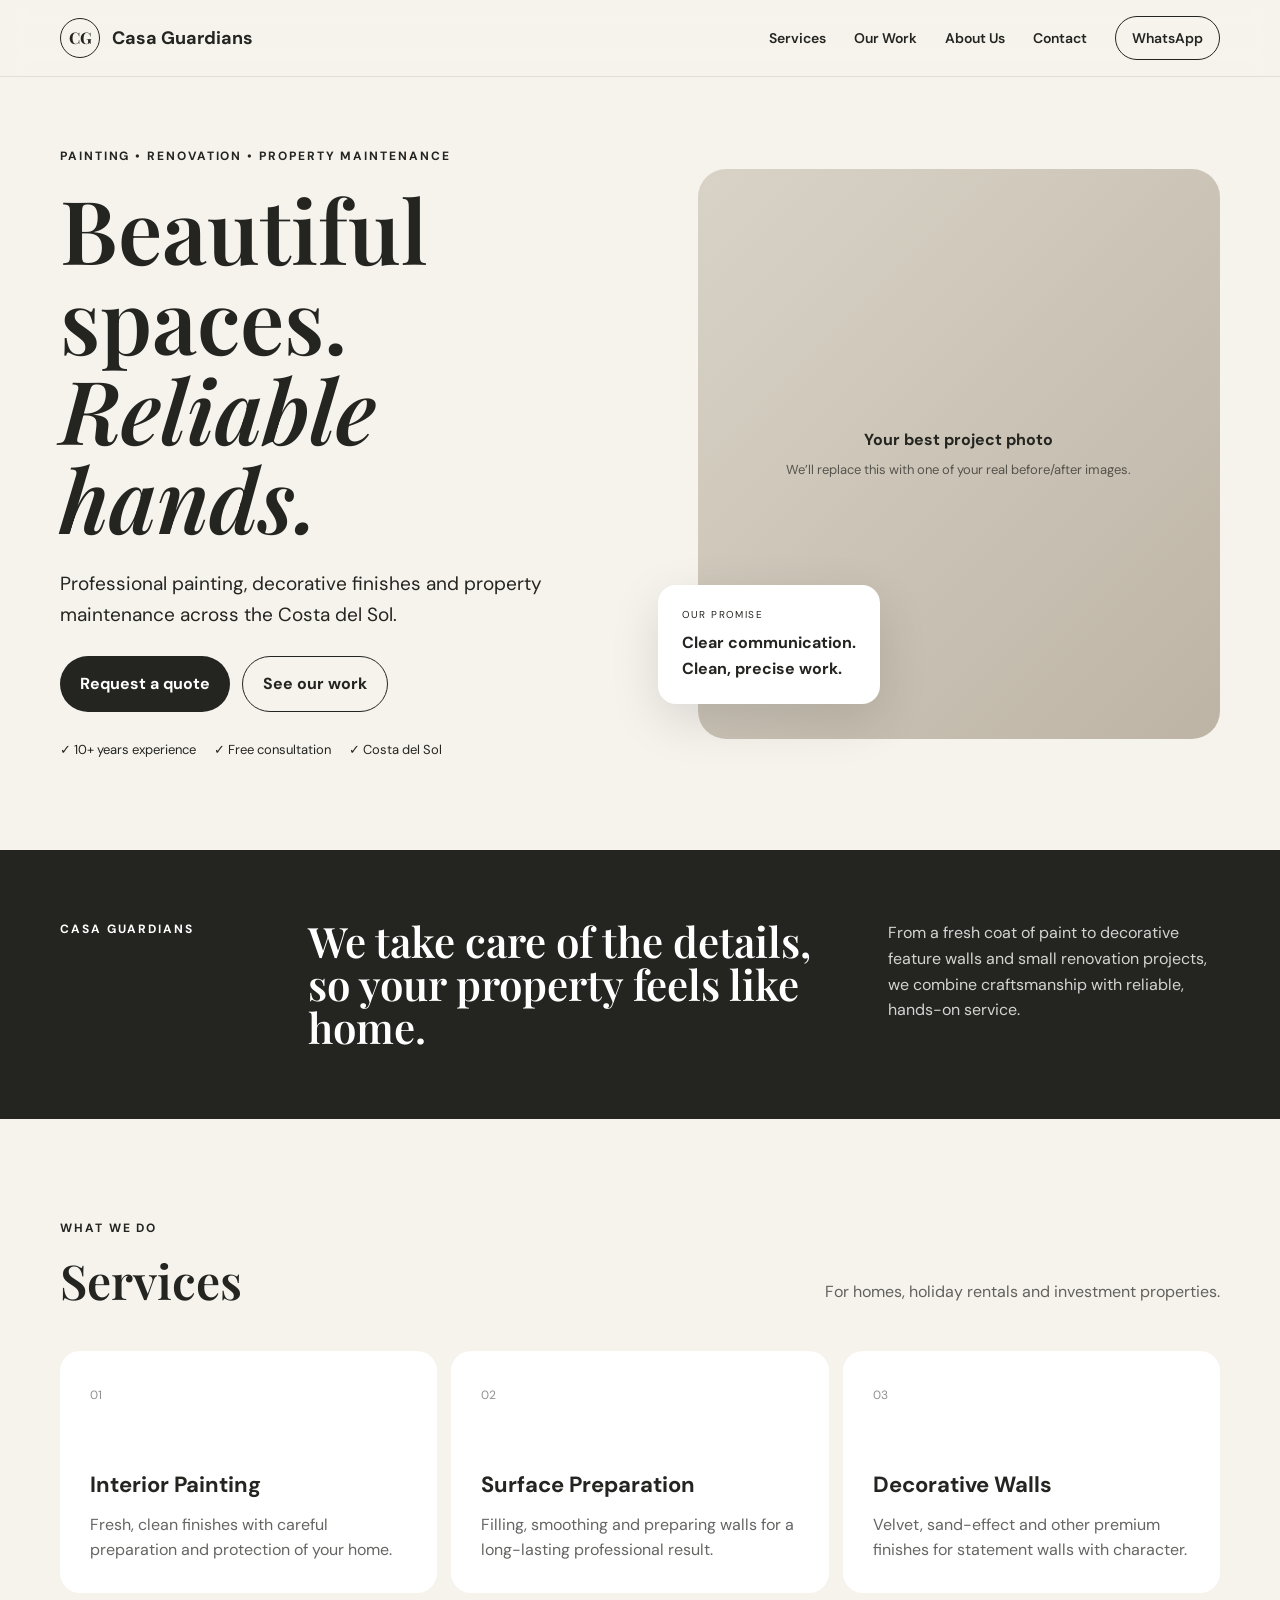
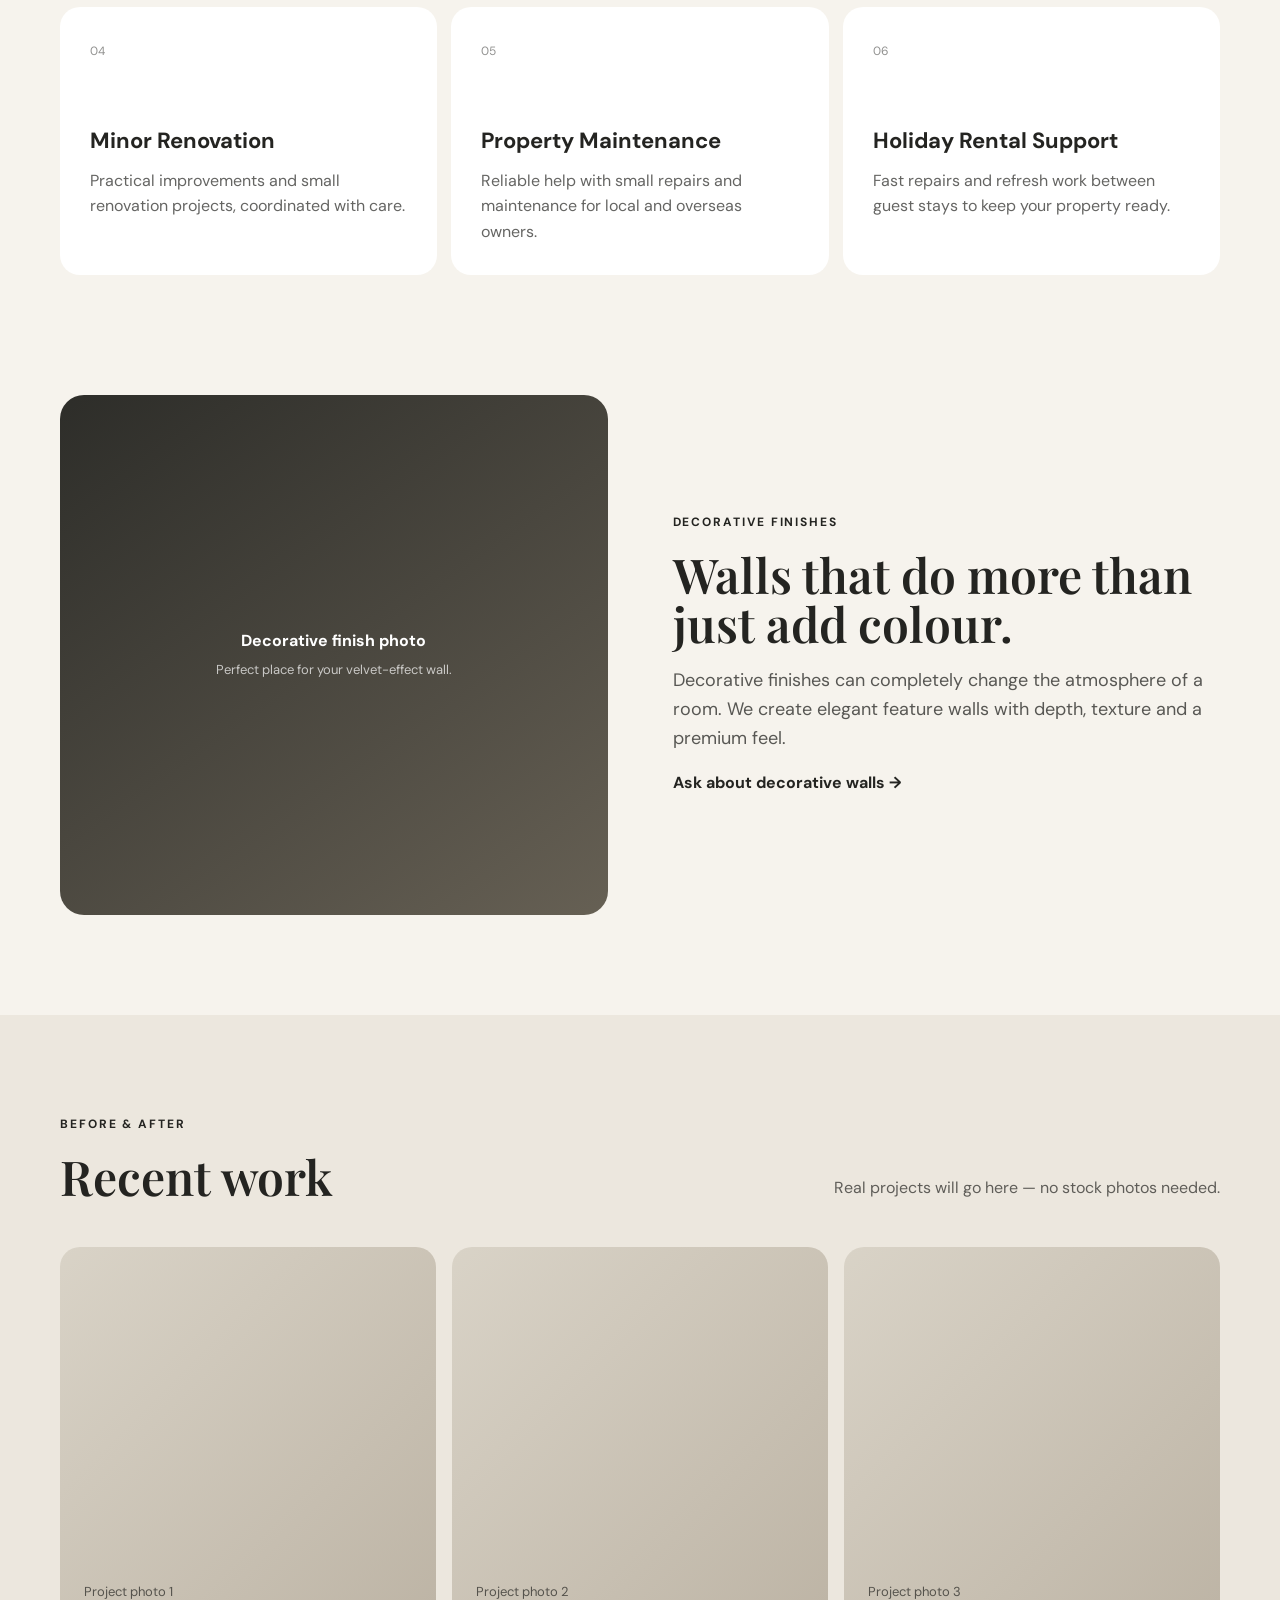
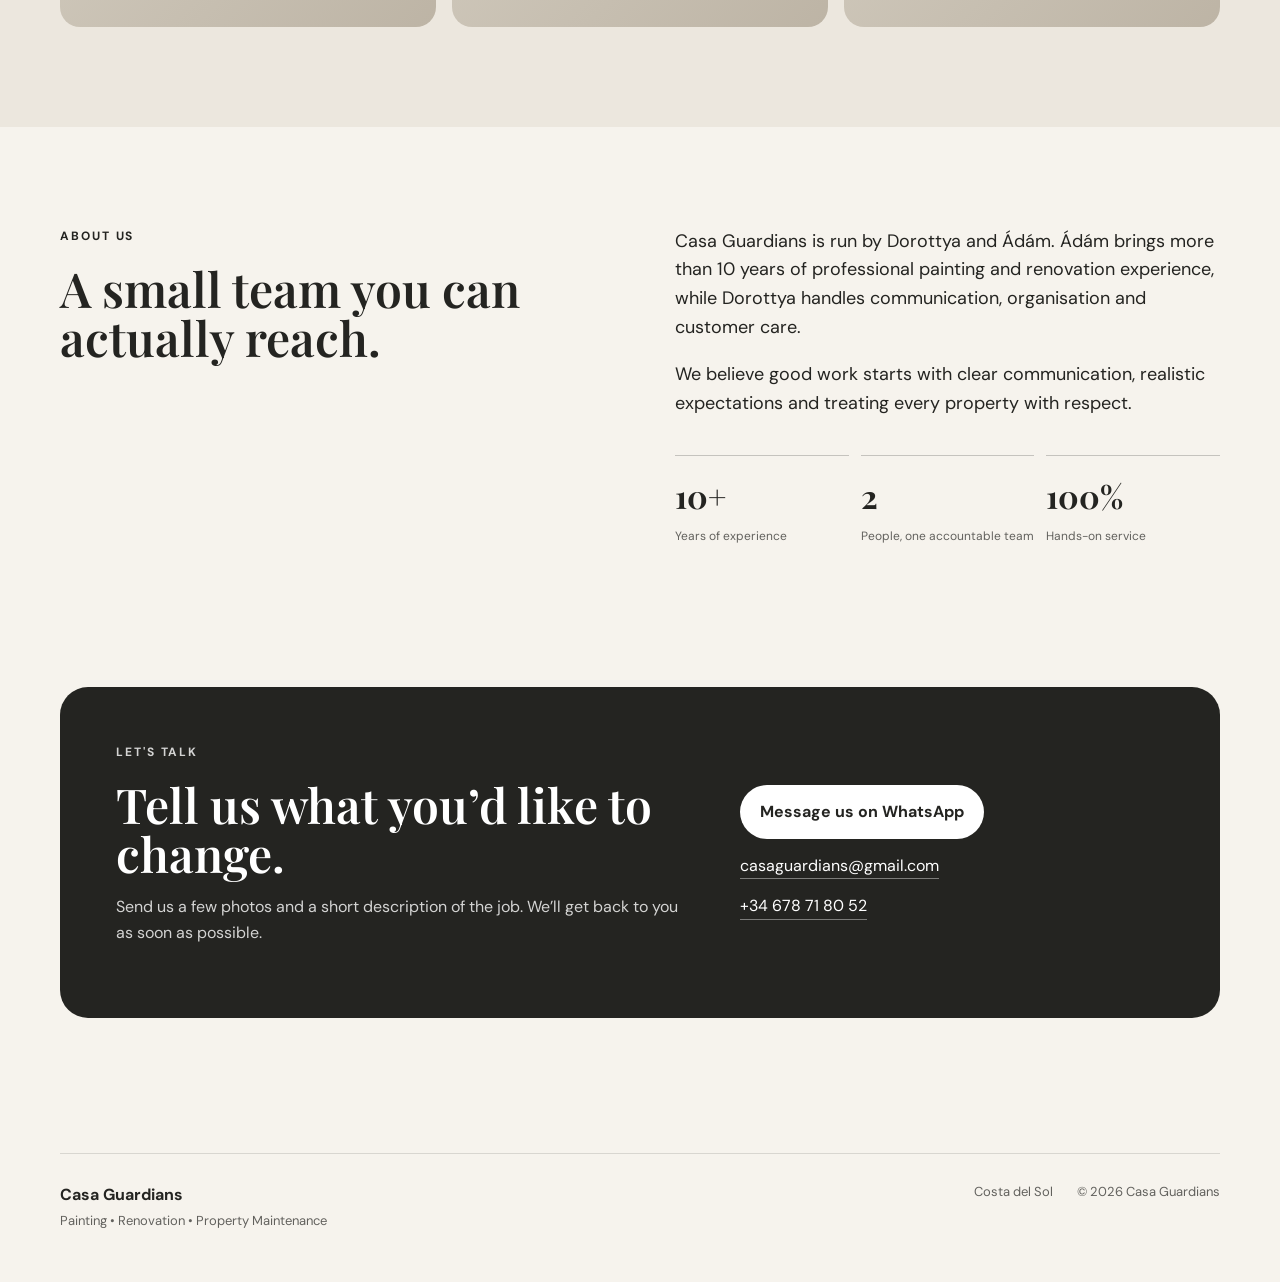
==== index.html @ a39a982b "Add files via upload" ====
<!DOCTYPE html>
<html lang="en">
<head>
  <meta charset="UTF-8" />
  <meta name="viewport" content="width=device-width, initial-scale=1.0" />
  <meta name="description" content="Casa Guardians – Painting, renovation and property maintenance on the Costa del Sol." />
  <title>Casa Guardians | Painting & Renovation Costa del Sol</title>
  <link rel="preconnect" href="https://fonts.googleapis.com">
  <link rel="preconnect" href="https://fonts.gstatic.com" crossorigin>
  <link href="https://fonts.googleapis.com/css2?family=DM+Sans:wght@400;500;600;700&family=Playfair+Display:wght@600;700&display=swap" rel="stylesheet">
  <link rel="stylesheet" href="style.css" />
</head>
<body>
  <header class="site-header">
    <div class="container nav-wrap">
      <a href="#home" class="brand">
        <span class="brand-mark">CG</span>
        <span class="brand-text">Casa Guardians</span>
      </a>
      <button class="menu-toggle" aria-label="Open menu">☰</button>
      <nav class="nav">
        <a href="#services">Services</a>
        <a href="#work">Our Work</a>
        <a href="#about">About Us</a>
        <a href="#contact">Contact</a>
        <a class="nav-cta" href="https://wa.me/34678718052" target="_blank" rel="noopener">WhatsApp</a>
      </nav>
    </div>
  </header>

  <main>
    <section class="hero" id="home">
      <div class="container hero-grid">
        <div class="hero-copy">
          <p class="eyebrow">PAINTING • RENOVATION • PROPERTY MAINTENANCE</p>
          <h1>Beautiful spaces.<br><span>Reliable hands.</span></h1>
          <p class="hero-text">
            Professional painting, decorative finishes and property maintenance
            across the Costa del Sol.
          </p>
          <div class="hero-actions">
            <a class="button primary" href="#contact">Request a quote</a>
            <a class="button secondary" href="#work">See our work</a>
          </div>
          <div class="hero-points">
            <span>✓ 10+ years experience</span>
            <span>✓ Free consultation</span>
            <span>✓ Costa del Sol</span>
          </div>
        </div>

        <div class="hero-visual">
          <div class="hero-photo placeholder">
            <div>
              <strong>Your best project photo</strong>
              <span>We’ll replace this with one of your real before/after images.</span>
            </div>
          </div>
          <div class="floating-card">
            <span class="small-label">OUR PROMISE</span>
            <strong>Clear communication.<br>Clean, precise work.</strong>
          </div>
        </div>
      </div>
    </section>

    <section class="intro">
      <div class="container intro-grid">
        <p class="section-kicker">CASA GUARDIANS</p>
        <h2>We take care of the details, so your property feels like home.</h2>
        <p>
          From a fresh coat of paint to decorative feature walls and small renovation projects,
          we combine craftsmanship with reliable, hands-on service.
        </p>
      </div>
    </section>

    <section class="services section" id="services">
      <div class="container">
        <div class="section-heading">
          <div>
            <p class="section-kicker">WHAT WE DO</p>
            <h2>Services</h2>
          </div>
          <p>For homes, holiday rentals and investment properties.</p>
        </div>

        <div class="service-grid">
          <article class="service-card">
            <span>01</span>
            <h3>Interior Painting</h3>
            <p>Fresh, clean finishes with careful preparation and protection of your home.</p>
          </article>
          <article class="service-card">
            <span>02</span>
            <h3>Surface Preparation</h3>
            <p>Filling, smoothing and preparing walls for a long-lasting professional result.</p>
          </article>
          <article class="service-card">
            <span>03</span>
            <h3>Decorative Walls</h3>
            <p>Velvet, sand-effect and other premium finishes for statement walls with character.</p>
          </article>
          <article class="service-card">
            <span>04</span>
            <h3>Minor Renovation</h3>
            <p>Practical improvements and small renovation projects, coordinated with care.</p>
          </article>
          <article class="service-card">
            <span>05</span>
            <h3>Property Maintenance</h3>
            <p>Reliable help with small repairs and maintenance for local and overseas owners.</p>
          </article>
          <article class="service-card">
            <span>06</span>
            <h3>Holiday Rental Support</h3>
            <p>Fast repairs and refresh work between guest stays to keep your property ready.</p>
          </article>
        </div>
      </div>
    </section>

    <section class="feature section">
      <div class="container feature-grid">
        <div class="feature-photo placeholder dark">
          <div>
            <strong>Decorative finish photo</strong>
            <span>Perfect place for your velvet-effect wall.</span>
          </div>
        </div>
        <div class="feature-copy">
          <p class="section-kicker">DECORATIVE FINISHES</p>
          <h2>Walls that do more than just add colour.</h2>
          <p>
            Decorative finishes can completely change the atmosphere of a room.
            We create elegant feature walls with depth, texture and a premium feel.
          </p>
          <a class="text-link" href="#contact">Ask about decorative walls →</a>
        </div>
      </div>
    </section>

    <section class="work section" id="work">
      <div class="container">
        <div class="section-heading">
          <div>
            <p class="section-kicker">BEFORE & AFTER</p>
            <h2>Recent work</h2>
          </div>
          <p>Real projects will go here — no stock photos needed.</p>
        </div>
        <div class="work-grid">
          <div class="work-card placeholder"><span>Project photo 1</span></div>
          <div class="work-card placeholder"><span>Project photo 2</span></div>
          <div class="work-card placeholder"><span>Project photo 3</span></div>
        </div>
      </div>
    </section>

    <section class="about section" id="about">
      <div class="container about-grid">
        <div>
          <p class="section-kicker">ABOUT US</p>
          <h2>A small team you can actually reach.</h2>
        </div>
        <div class="about-copy">
          <p>
            Casa Guardians is run by Dorottya and Ádám. Ádám brings more than 10 years of
            professional painting and renovation experience, while Dorottya handles communication,
            organisation and customer care.
          </p>
          <p>
            We believe good work starts with clear communication, realistic expectations and
            treating every property with respect.
          </p>
          <div class="stats">
            <div><strong>10+</strong><span>Years of experience</span></div>
            <div><strong>2</strong><span>People, one accountable team</span></div>
            <div><strong>100%</strong><span>Hands-on service</span></div>
          </div>
        </div>
      </div>
    </section>

    <section class="contact section" id="contact">
      <div class="container contact-card">
        <div>
          <p class="section-kicker light">LET'S TALK</p>
          <h2>Tell us what you’d like to change.</h2>
          <p>Send us a few photos and a short description of the job. We’ll get back to you as soon as possible.</p>
        </div>
        <div class="contact-actions">
          <a class="button light-btn" href="https://wa.me/34678718052" target="_blank" rel="noopener">Message us on WhatsApp</a>
          <a class="contact-link" href="mailto:casaguardians@gmail.com">casaguardians@gmail.com</a>
          <a class="contact-link" href="tel:+34678718052">+34 678 71 80 52</a>
        </div>
      </div>
    </section>
  </main>

  <footer>
    <div class="container footer-wrap">
      <div>
        <strong>Casa Guardians</strong>
        <p>Painting • Renovation • Property Maintenance</p>
      </div>
      <div class="footer-right">
        <span>Costa del Sol</span>
        <span>© 2026 Casa Guardians</span>
      </div>
    </div>
  </footer>

  <script src="script.js"></script>
</body>
</html>
---- style.css ----
*{box-sizing:border-box}html{scroll-behavior:smooth}body{margin:0;font-family:"DM Sans",sans-serif;color:#242421;background:#f6f3ed;line-height:1.6}.container{width:min(1160px,calc(100% - 40px));margin:auto}.site-header{position:sticky;top:0;z-index:20;background:rgba(246,243,237,.92);backdrop-filter:blur(12px);border-bottom:1px solid rgba(40,40,35,.1)}.nav-wrap{height:76px;display:flex;align-items:center;justify-content:space-between}.brand{display:flex;align-items:center;gap:12px;text-decoration:none;color:inherit;font-weight:700}.brand-mark{width:40px;height:40px;border:1px solid #242421;border-radius:50%;display:grid;place-items:center;font-family:"Playfair Display",serif}.brand-text{font-size:18px}.nav{display:flex;align-items:center;gap:28px}.nav a{color:inherit;text-decoration:none;font-size:14px;font-weight:600}.nav-cta{border:1px solid #242421;padding:10px 16px;border-radius:999px}.menu-toggle{display:none;background:none;border:0;font-size:25px}.hero{padding:70px 0 90px}.hero-grid{display:grid;grid-template-columns:1.05fr .95fr;gap:60px;align-items:center}.eyebrow,.section-kicker{font-size:12px;letter-spacing:.16em;font-weight:700;margin:0 0 18px}.hero h1,.section h2,.intro h2{font-family:"Playfair Display",serif;font-weight:600;line-height:1.02;margin:0}.hero h1{font-size:clamp(52px,7vw,88px)}.hero h1 span{font-style:italic;font-weight:600}.hero-text{font-size:19px;max-width:580px;margin:26px 0}.hero-actions{display:flex;gap:12px;flex-wrap:wrap;margin-bottom:28px}.button{display:inline-flex;align-items:center;justify-content:center;padding:14px 20px;border-radius:999px;text-decoration:none;font-weight:700}.primary{background:#242421;color:#fff}.secondary{border:1px solid #242421;color:#242421}.hero-points{display:flex;gap:18px;flex-wrap:wrap;font-size:13px}.hero-visual{position:relative}.hero-photo{min-height:570px;border-radius:28px}.placeholder{background:linear-gradient(135deg,#d9d3c7,#bdb4a5);display:grid;place-items:center;text-align:center;padding:24px}.placeholder div{display:grid;gap:7px}.placeholder span{font-size:13px;opacity:.7}.floating-card{position:absolute;left:-40px;bottom:35px;background:#fff;padding:22px 24px;border-radius:18px;box-shadow:0 16px 50px rgba(0,0,0,.12)}.small-label{display:block;font-size:10px;letter-spacing:.14em;margin-bottom:7px}.intro{background:#242421;color:#fff;padding:70px 0}.intro-grid{display:grid;grid-template-columns:.5fr 1.3fr .8fr;gap:40px;align-items:start}.intro h2{font-size:42px}.intro p:last-child{margin:0;opacity:.8}.section{padding:100px 0}.section-heading{display:flex;justify-content:space-between;gap:40px;align-items:end;margin-bottom:46px}.section-heading h2,.feature-copy h2,.about h2,.contact h2{font-size:48px}.section-heading>p{max-width:420px;margin:0;opacity:.7}.service-grid{display:grid;grid-template-columns:repeat(3,1fr);gap:14px}.service-card{background:#fff;border-radius:20px;padding:30px;min-height:240px}.service-card span{font-size:12px;opacity:.5}.service-card h3{margin:60px 0 10px;font-size:22px}.service-card p{margin:0;opacity:.7}.feature{padding-top:20px}.feature-grid{display:grid;grid-template-columns:1fr 1fr;gap:65px;align-items:center}.feature-photo{min-height:520px}.feature-photo.dark{background:linear-gradient(145deg,#2d2d29,#666054);color:white;border-radius:24px}.feature-copy p:not(.section-kicker){font-size:18px;opacity:.75}.text-link{color:inherit;font-weight:700;text-decoration:none}.work{background:#ece7de}.work-grid{display:grid;grid-template-columns:repeat(3,1fr);gap:16px}.work-card{min-height:380px;border-radius:20px;align-items:end;justify-items:start}.about-grid{display:grid;grid-template-columns:1fr 1fr;gap:70px}.about-copy>p{font-size:18px;margin-top:0}.stats{display:grid;grid-template-columns:repeat(3,1fr);gap:12px;margin-top:38px}.stats div{border-top:1px solid rgba(0,0,0,.2);padding-top:14px}.stats strong{display:block;font-family:"Playfair Display",serif;font-size:32px}.stats span{font-size:12px;opacity:.7}.contact{padding-top:40px}.contact-card{background:#242421;color:white;border-radius:28px;padding:56px;display:grid;grid-template-columns:1.15fr .85fr;gap:50px}.contact-card p{opacity:.8}.light{opacity:.7}.contact-actions{display:flex;flex-direction:column;align-items:flex-start;justify-content:center;gap:14px}.light-btn{background:white;color:#242421}.contact-link{color:white;text-decoration:none;border-bottom:1px solid rgba(255,255,255,.4)}footer{padding:35px 0 50px}.footer-wrap{display:flex;justify-content:space-between;gap:30px;border-top:1px solid rgba(0,0,0,.12);padding-top:28px}.footer-wrap p{margin:4px 0 0;font-size:13px;opacity:.7}.footer-right{display:flex;gap:24px;font-size:13px;opacity:.7}@media(max-width:850px){.nav{display:none;position:absolute;top:76px;left:0;right:0;background:#f6f3ed;padding:24px 20px;flex-direction:column;align-items:flex-start;border-bottom:1px solid rgba(0,0,0,.1)}.nav.open{display:flex}.menu-toggle{display:block}.hero{padding-top:45px}.hero-grid,.feature-grid,.about-grid,.contact-card{grid-template-columns:1fr}.hero-photo{min-height:420px}.floating-card{left:15px}.intro-grid{grid-template-columns:1fr}.service-grid{grid-template-columns:1fr 1fr}.work-grid{grid-template-columns:1fr}.section-heading{align-items:start;flex-direction:column}.stats{grid-template-columns:1fr}.footer-wrap{flex-direction:column}.footer-right{flex-direction:column;gap:4px}}@media(max-width:560px){.container{width:min(100% - 28px,1160px)}.hero h1{font-size:48px}.service-grid{grid-template-columns:1fr}.section{padding:72px 0}.section-heading h2,.feature-copy h2,.about h2,.contact h2,.intro h2{font-size:38px}.contact-card{padding:35px 24px}.hero-points{flex-direction:column;gap:6px}}
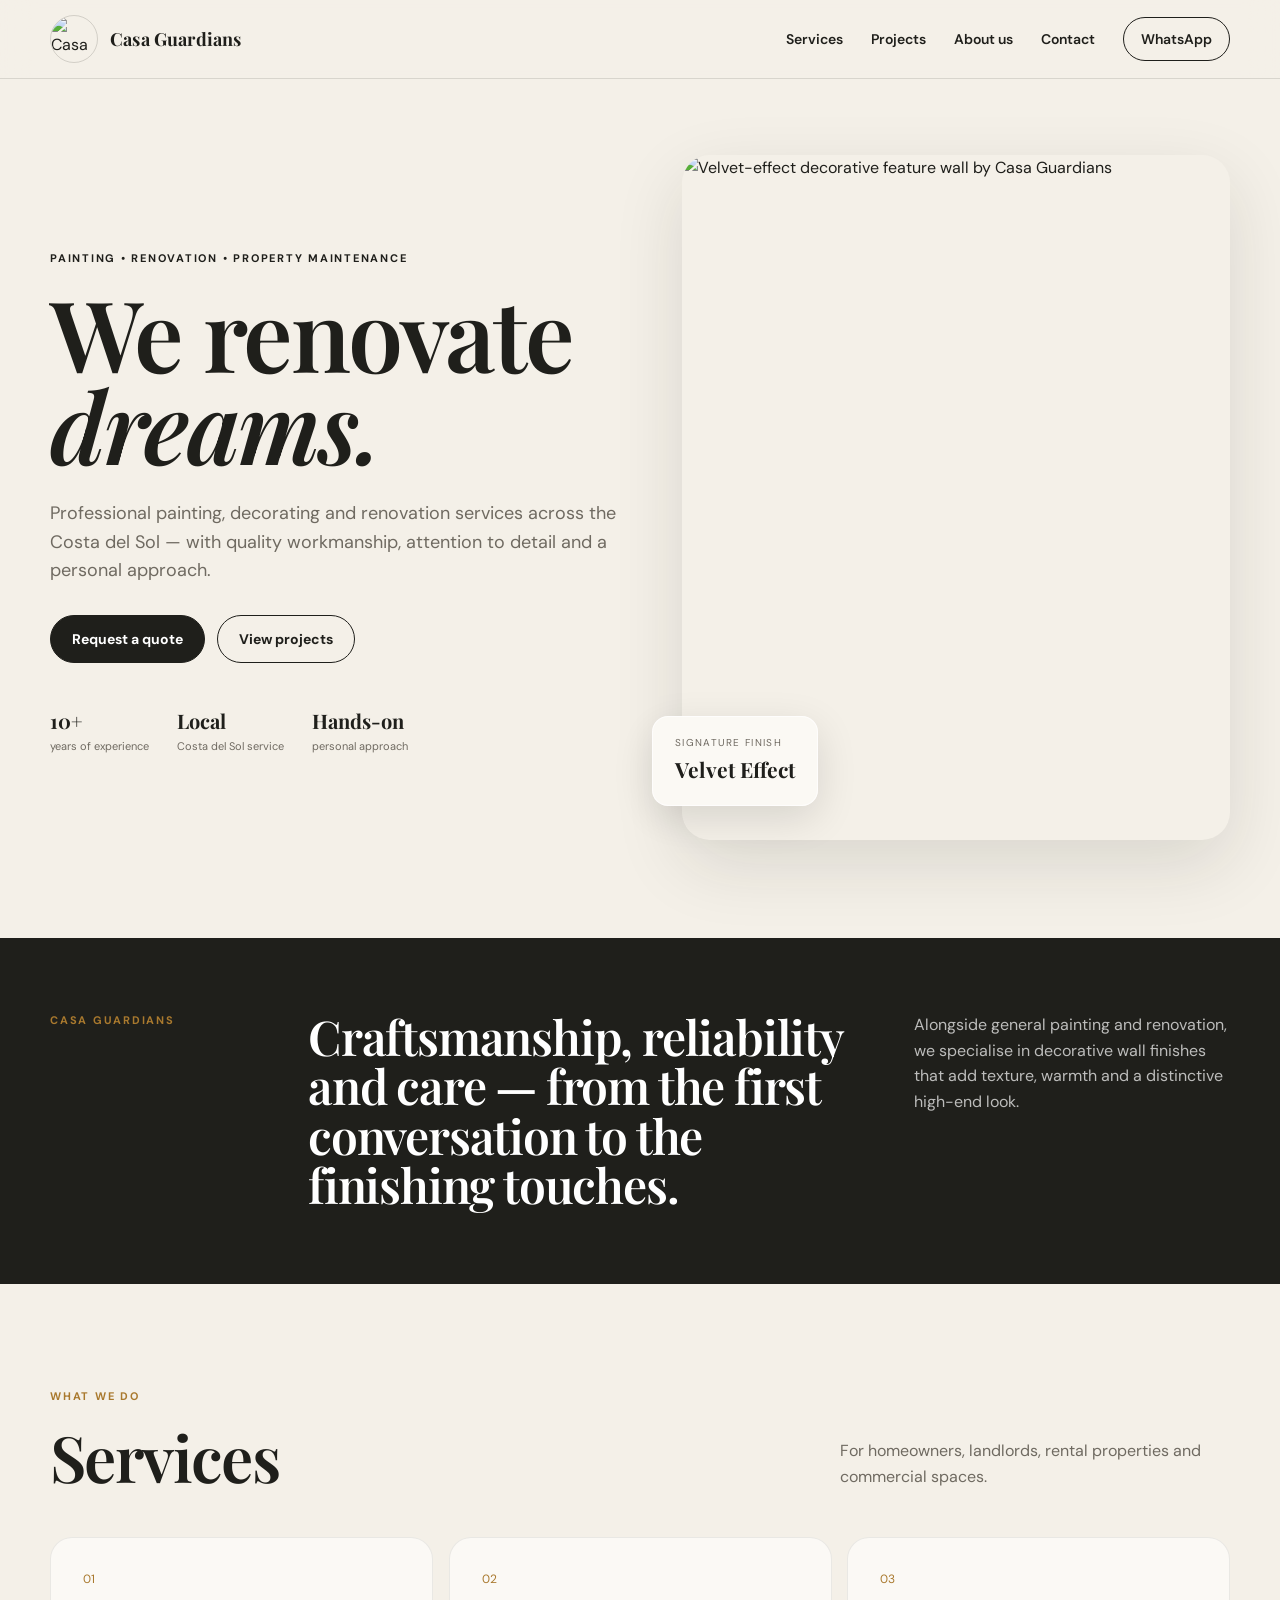
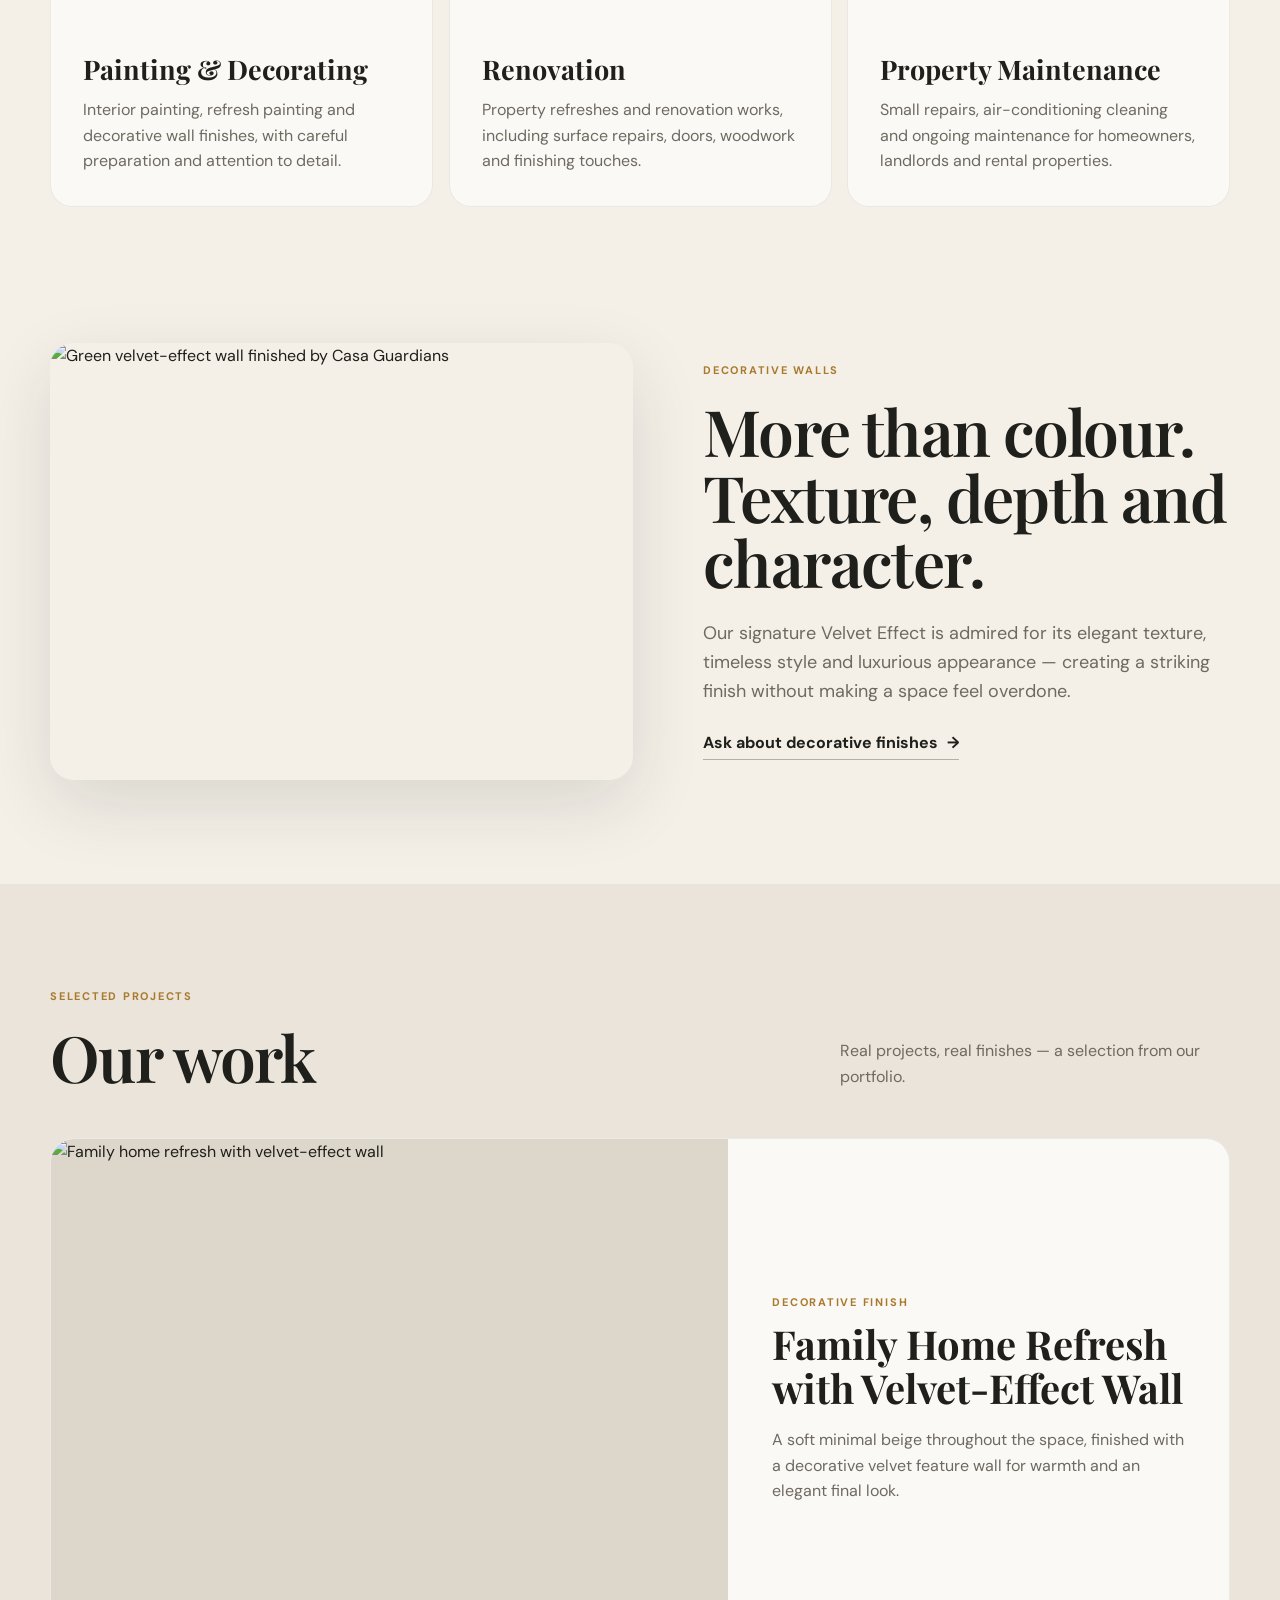
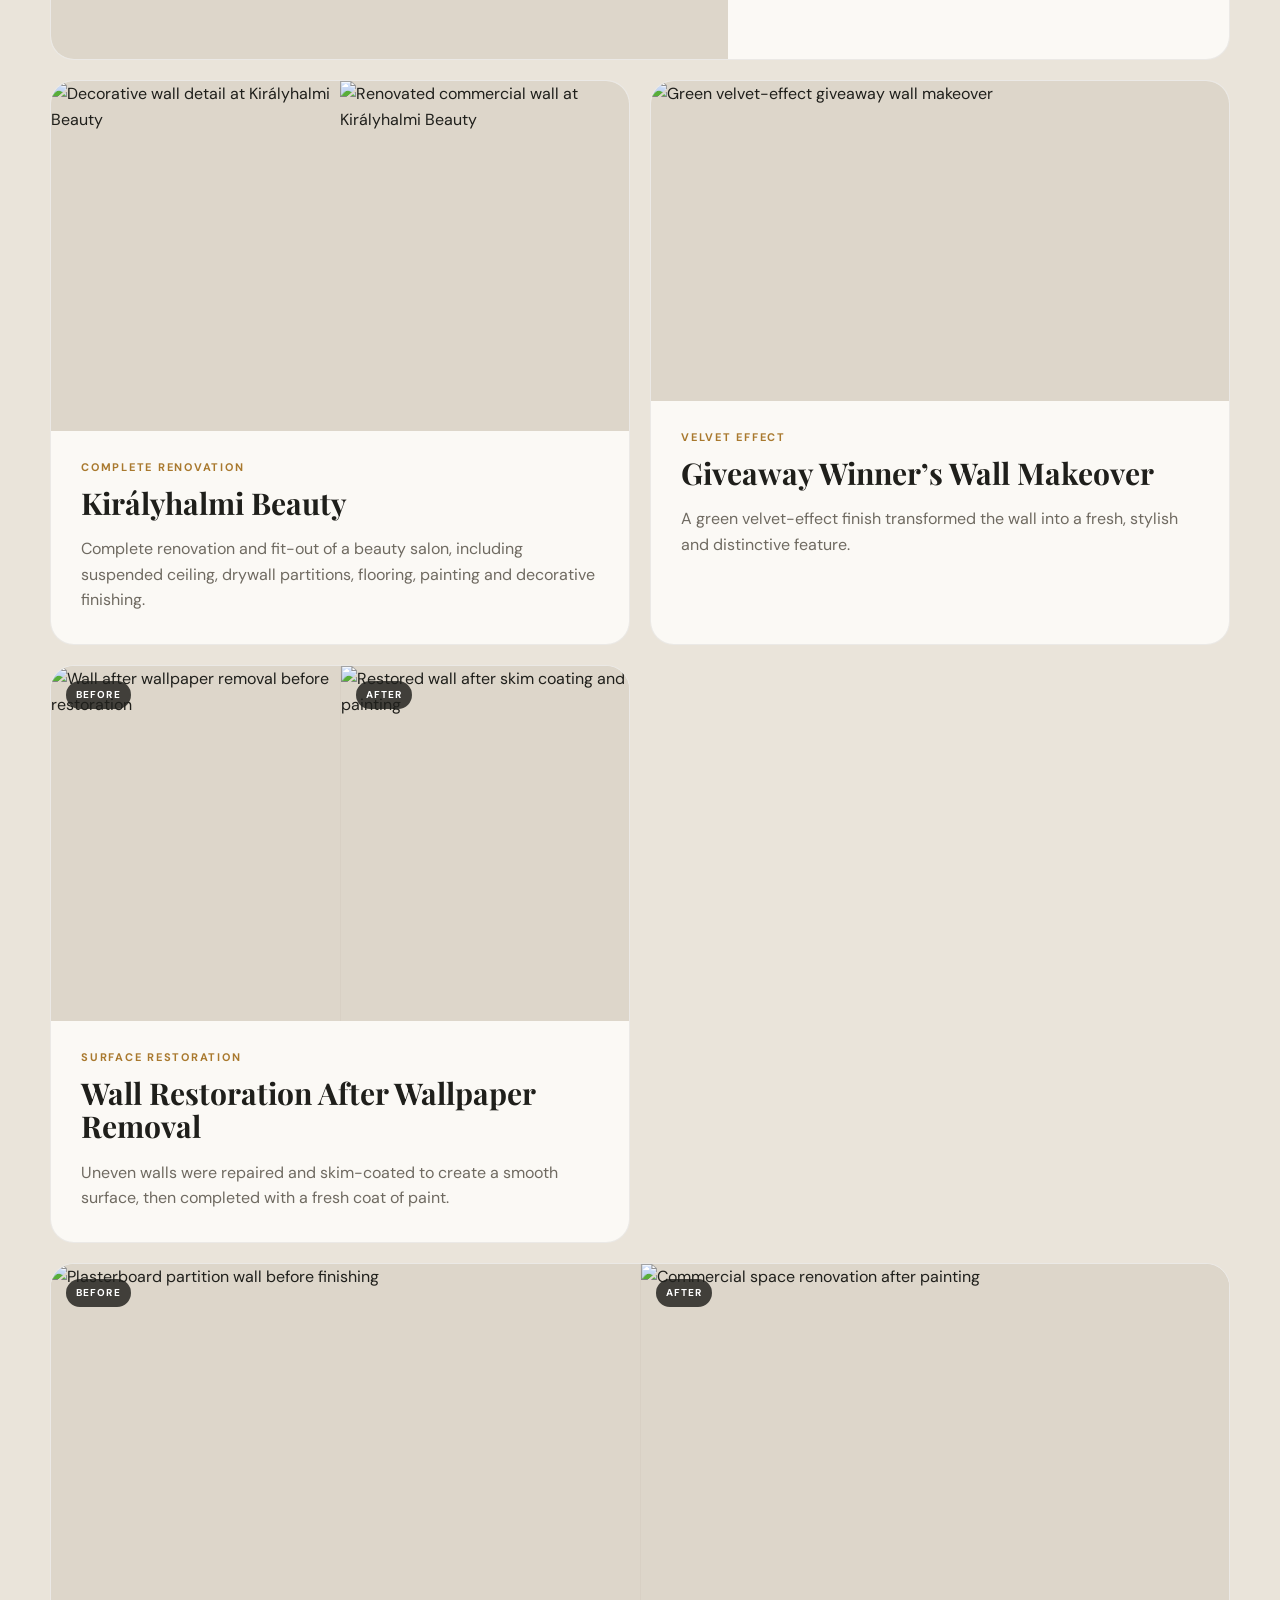
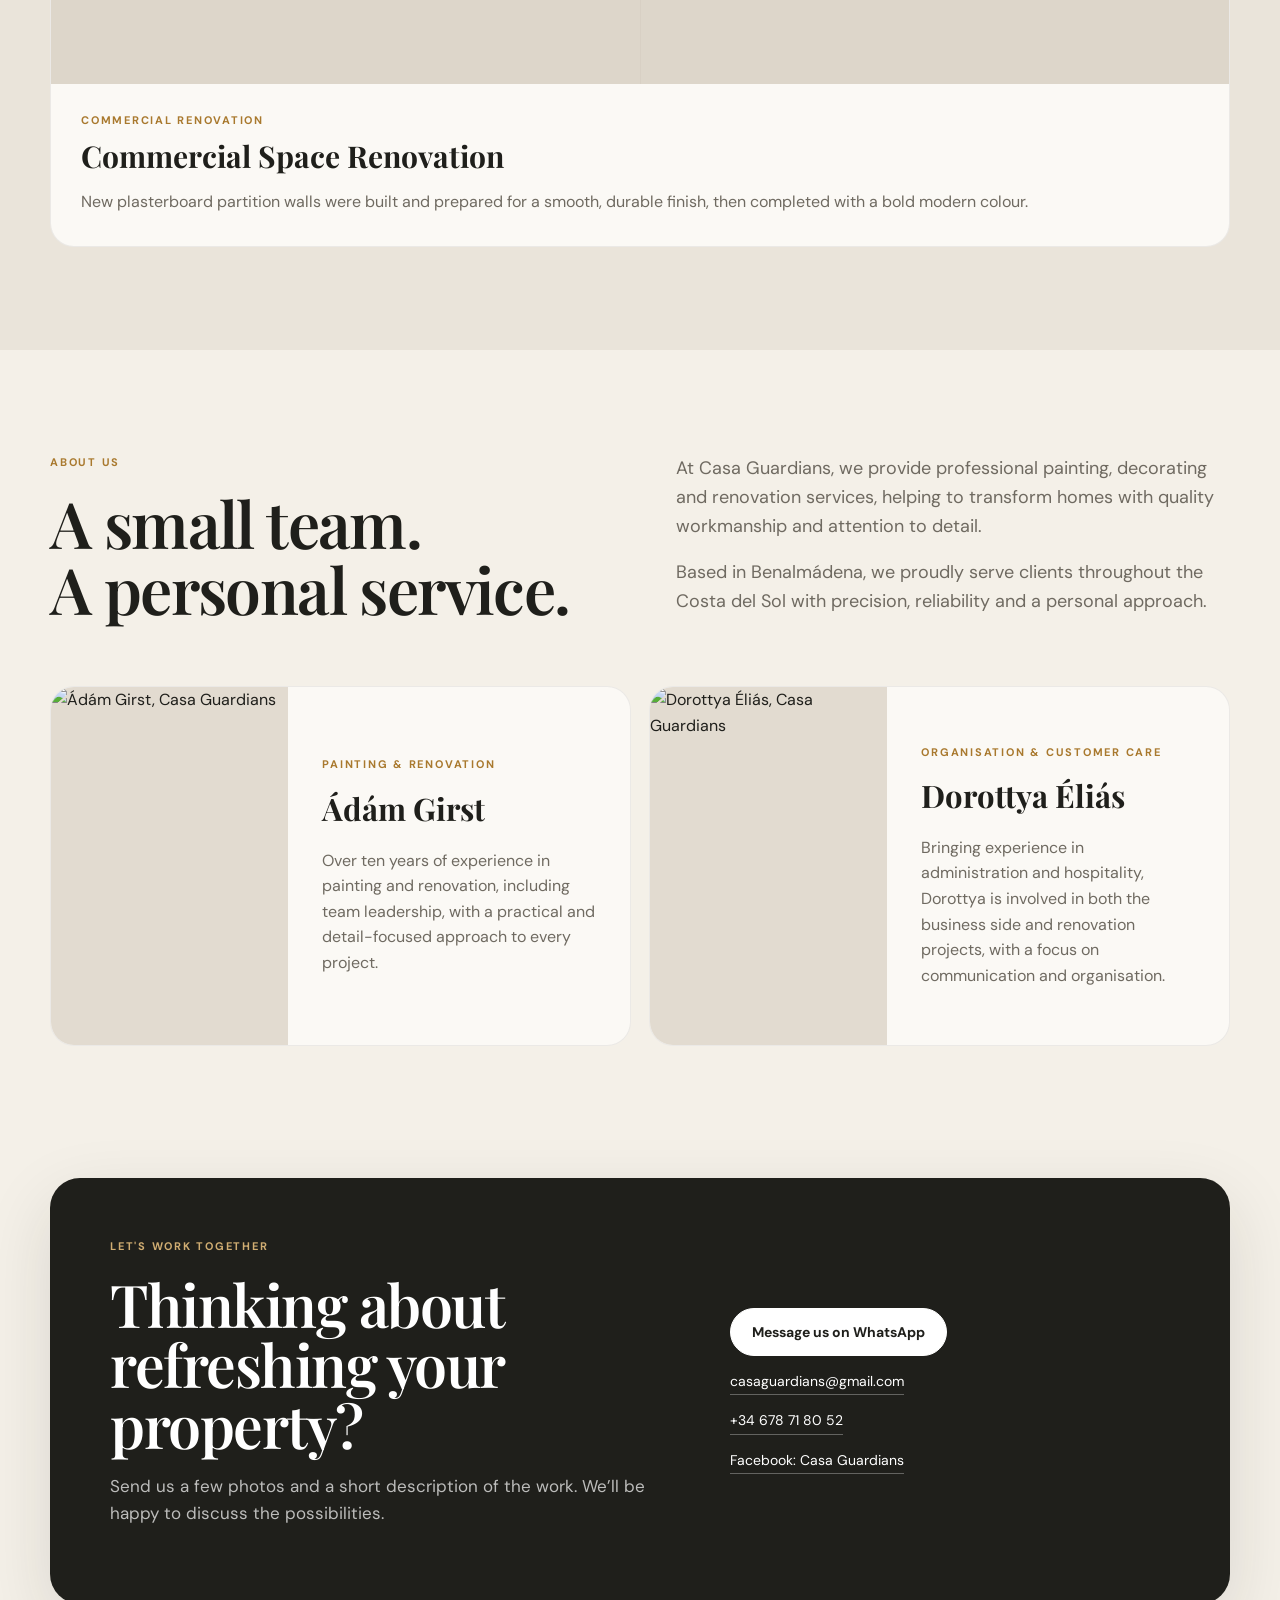
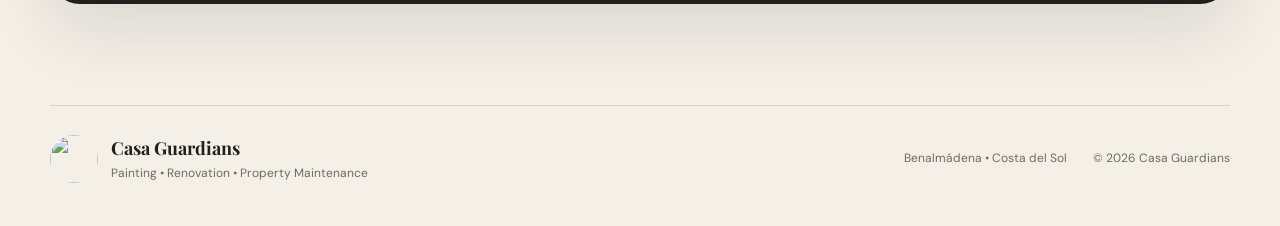
==== commit c8ed0bed: "Add files via upload" ====
--- a/index.html
+++ b/index.html
@@ -3,25 +3,30 @@
 <head>
   <meta charset="UTF-8" />
   <meta name="viewport" content="width=device-width, initial-scale=1.0" />
-  <meta name="description" content="Casa Guardians – Painting, renovation and property maintenance on the Costa del Sol." />
+  <meta name="description" content="Casa Guardians — professional painting, decorative finishes, renovation and property maintenance across the Costa del Sol." />
+  <meta name="theme-color" content="#f4f0e8" />
   <title>Casa Guardians | Painting & Renovation Costa del Sol</title>
   <link rel="preconnect" href="https://fonts.googleapis.com">
   <link rel="preconnect" href="https://fonts.gstatic.com" crossorigin>
-  <link href="https://fonts.googleapis.com/css2?family=DM+Sans:wght@400;500;600;700&family=Playfair+Display:wght@600;700&display=swap" rel="stylesheet">
+  <link href="https://fonts.googleapis.com/css2?family=DM+Sans:wght@400;500;600;700&family=Playfair+Display:ital,wght@0,600;0,700;1,600&display=swap" rel="stylesheet">
   <link rel="stylesheet" href="style.css" />
 </head>
 <body>
   <header class="site-header">
     <div class="container nav-wrap">
-      <a href="#home" class="brand">
-        <span class="brand-mark">CG</span>
-        <span class="brand-text">Casa Guardians</span>
+      <a class="brand" href="#home" aria-label="Casa Guardians home">
+        <img src="assets/logo.png" alt="Casa Guardians logo" class="brand-logo" />
+        <span class="brand-name">Casa Guardians</span>
       </a>
-      <button class="menu-toggle" aria-label="Open menu">☰</button>
-      <nav class="nav">
+
+      <button class="menu-toggle" aria-label="Open menu" aria-expanded="false">
+        <span></span><span></span><span></span>
+      </button>
+
+      <nav class="nav" aria-label="Primary navigation">
         <a href="#services">Services</a>
-        <a href="#work">Our Work</a>
-        <a href="#about">About Us</a>
+        <a href="#projects">Projects</a>
+        <a href="#about">About us</a>
         <a href="#contact">Contact</a>
         <a class="nav-cta" href="https://wa.me/34678718052" target="_blank" rel="noopener">WhatsApp</a>
       </nav>
@@ -31,168 +36,222 @@
   <main>
     <section class="hero" id="home">
       <div class="container hero-grid">
-        <div class="hero-copy">
+        <div class="hero-copy reveal reveal-left">
           <p class="eyebrow">PAINTING • RENOVATION • PROPERTY MAINTENANCE</p>
-          <h1>Beautiful spaces.<br><span>Reliable hands.</span></h1>
+          <h1>We renovate<br><em>dreams.</em></h1>
           <p class="hero-text">
-            Professional painting, decorative finishes and property maintenance
-            across the Costa del Sol.
+            Professional painting, decorating and renovation services across the Costa del Sol — with quality workmanship, attention to detail and a personal approach.
           </p>
           <div class="hero-actions">
             <a class="button primary" href="#contact">Request a quote</a>
-            <a class="button secondary" href="#work">See our work</a>
-          </div>
-          <div class="hero-points">
-            <span>✓ 10+ years experience</span>
-            <span>✓ Free consultation</span>
-            <span>✓ Costa del Sol</span>
-          </div>
-        </div>
-
-        <div class="hero-visual">
-          <div class="hero-photo placeholder">
-            <div>
-              <strong>Your best project photo</strong>
-              <span>We’ll replace this with one of your real before/after images.</span>
-            </div>
-          </div>
-          <div class="floating-card">
-            <span class="small-label">OUR PROMISE</span>
-            <strong>Clear communication.<br>Clean, precise work.</strong>
-          </div>
-        </div>
-      </div>
-    </section>
-
-    <section class="intro">
-      <div class="container intro-grid">
-        <p class="section-kicker">CASA GUARDIANS</p>
-        <h2>We take care of the details, so your property feels like home.</h2>
-        <p>
-          From a fresh coat of paint to decorative feature walls and small renovation projects,
-          we combine craftsmanship with reliable, hands-on service.
+            <a class="button secondary" href="#projects">View projects</a>
+          </div>
+          <div class="trust-row">
+            <div><strong>10+</strong><span>years of experience</span></div>
+            <div><strong>Local</strong><span>Costa del Sol service</span></div>
+            <div><strong>Hands-on</strong><span>personal approach</span></div>
+          </div>
+        </div>
+
+        <div class="hero-media reveal reveal-right" style="--delay: 100ms">
+          <img src="assets/hero-velvet.webp" alt="Velvet-effect decorative feature wall by Casa Guardians" />
+          <div class="hero-tag">
+            <span>Signature finish</span>
+            <strong>Velvet Effect</strong>
+          </div>
+        </div>
+      </div>
+    </section>
+
+    <section class="statement">
+      <div class="container statement-grid">
+        <p class="section-kicker reveal reveal-up">CASA GUARDIANS</p>
+        <h2 class="reveal reveal-up" style="--delay: 80ms">Craftsmanship, reliability and care — from the first conversation to the finishing touches.</h2>
+        <p class="statement-copy reveal reveal-up" style="--delay: 160ms">
+          Alongside general painting and renovation, we specialise in decorative wall finishes that add texture, warmth and a distinctive high-end look.
         </p>
       </div>
     </section>
 
-    <section class="services section" id="services">
+    <section class="section services" id="services">
       <div class="container">
-        <div class="section-heading">
+        <div class="section-heading reveal reveal-up">
           <div>
             <p class="section-kicker">WHAT WE DO</p>
             <h2>Services</h2>
           </div>
-          <p>For homes, holiday rentals and investment properties.</p>
+          <p>For homeowners, landlords, rental properties and commercial spaces.</p>
         </div>
 
         <div class="service-grid">
-          <article class="service-card">
-            <span>01</span>
-            <h3>Interior Painting</h3>
-            <p>Fresh, clean finishes with careful preparation and protection of your home.</p>
-          </article>
-          <article class="service-card">
-            <span>02</span>
-            <h3>Surface Preparation</h3>
-            <p>Filling, smoothing and preparing walls for a long-lasting professional result.</p>
-          </article>
-          <article class="service-card">
-            <span>03</span>
-            <h3>Decorative Walls</h3>
-            <p>Velvet, sand-effect and other premium finishes for statement walls with character.</p>
-          </article>
-          <article class="service-card">
-            <span>04</span>
-            <h3>Minor Renovation</h3>
-            <p>Practical improvements and small renovation projects, coordinated with care.</p>
-          </article>
-          <article class="service-card">
-            <span>05</span>
+          <article class="service-card reveal reveal-up" style="--delay: 0ms">
+            <span class="service-no">01</span>
+            <h3>Painting & Decorating</h3>
+            <p>Interior painting, refresh painting and decorative wall finishes, with careful preparation and attention to detail.</p>
+          </article>
+          <article class="service-card reveal reveal-up" style="--delay: 90ms">
+            <span class="service-no">02</span>
+            <h3>Renovation</h3>
+            <p>Property refreshes and renovation works, including surface repairs, doors, woodwork and finishing touches.</p>
+          </article>
+          <article class="service-card reveal reveal-up" style="--delay: 180ms">
+            <span class="service-no">03</span>
             <h3>Property Maintenance</h3>
-            <p>Reliable help with small repairs and maintenance for local and overseas owners.</p>
-          </article>
-          <article class="service-card">
-            <span>06</span>
-            <h3>Holiday Rental Support</h3>
-            <p>Fast repairs and refresh work between guest stays to keep your property ready.</p>
-          </article>
-        </div>
-      </div>
-    </section>
-
-    <section class="feature section">
+            <p>Small repairs, air-conditioning cleaning and ongoing maintenance for homeowners, landlords and rental properties.</p>
+          </article>
+        </div>
+      </div>
+    </section>
+
+    <section class="section feature-section">
       <div class="container feature-grid">
-        <div class="feature-photo placeholder dark">
+        <div class="feature-media reveal reveal-left">
+          <img src="assets/giveaway-green.webp" alt="Green velvet-effect wall finished by Casa Guardians" />
+        </div>
+        <div class="feature-copy reveal reveal-right" style="--delay: 100ms">
+          <p class="section-kicker">DECORATIVE WALLS</p>
+          <h2>More than colour.<br>Texture, depth and character.</h2>
+          <p>
+            Our signature Velvet Effect is admired for its elegant texture, timeless style and luxurious appearance — creating a striking finish without making a space feel overdone.
+          </p>
+          <a class="text-link" href="#contact">Ask about decorative finishes <span>→</span></a>
+        </div>
+      </div>
+    </section>
+
+    <section class="section projects" id="projects">
+      <div class="container">
+        <div class="section-heading reveal reveal-up">
           <div>
-            <strong>Decorative finish photo</strong>
-            <span>Perfect place for your velvet-effect wall.</span>
-          </div>
-        </div>
-        <div class="feature-copy">
-          <p class="section-kicker">DECORATIVE FINISHES</p>
-          <h2>Walls that do more than just add colour.</h2>
+            <p class="section-kicker">SELECTED PROJECTS</p>
+            <h2>Our work</h2>
+          </div>
+          <p>Real projects, real finishes — a selection from our portfolio.</p>
+        </div>
+
+        <div class="projects-grid">
+          <article class="project-card project-large reveal reveal-up">
+            <div class="project-image">
+              <img src="assets/hero-velvet.webp" alt="Family home refresh with velvet-effect wall" />
+            </div>
+            <div class="project-content">
+              <p class="project-type">Decorative finish</p>
+              <h3>Family Home Refresh with Velvet-Effect Wall</h3>
+              <p>A soft minimal beige throughout the space, finished with a decorative velvet feature wall for warmth and an elegant final look.</p>
+            </div>
+          </article>
+
+          <article class="project-card reveal reveal-up" style="--delay: 80ms">
+            <div class="project-image split-image">
+              <img src="assets/kiralyhalmi-detail.webp" alt="Decorative wall detail at Királyhalmi Beauty" />
+              <img src="assets/kiralyhalmi-teal.webp" alt="Renovated commercial wall at Királyhalmi Beauty" />
+            </div>
+            <div class="project-content">
+              <p class="project-type">Complete renovation</p>
+              <h3>Királyhalmi Beauty</h3>
+              <p>Complete renovation and fit-out of a beauty salon, including suspended ceiling, drywall partitions, flooring, painting and decorative finishing.</p>
+            </div>
+          </article>
+
+          <article class="project-card reveal reveal-up">
+            <div class="project-image">
+              <img src="assets/giveaway-green.webp" alt="Green velvet-effect giveaway wall makeover" />
+            </div>
+            <div class="project-content">
+              <p class="project-type">Velvet Effect</p>
+              <h3>Giveaway Winner’s Wall Makeover</h3>
+              <p>A green velvet-effect finish transformed the wall into a fresh, stylish and distinctive feature.</p>
+            </div>
+          </article>
+
+          <article class="project-card reveal reveal-up" style="--delay: 80ms">
+            <div class="project-image before-after">
+              <figure>
+                <img src="assets/wall-restoration-before.webp" alt="Wall after wallpaper removal before restoration" />
+                <figcaption>Before</figcaption>
+              </figure>
+              <figure>
+                <img src="assets/wall-restoration-after.webp" alt="Restored wall after skim coating and painting" />
+                <figcaption>After</figcaption>
+              </figure>
+            </div>
+            <div class="project-content">
+              <p class="project-type">Surface restoration</p>
+              <h3>Wall Restoration After Wallpaper Removal</h3>
+              <p>Uneven walls were repaired and skim-coated to create a smooth surface, then completed with a fresh coat of paint.</p>
+            </div>
+          </article>
+
+          <article class="project-card project-wide reveal reveal-up">
+            <div class="project-image before-after">
+              <figure>
+                <img src="assets/commercial-before.webp" alt="Plasterboard partition wall before finishing" />
+                <figcaption>Before</figcaption>
+              </figure>
+              <figure>
+                <img src="assets/commercial-after.webp" alt="Commercial space renovation after painting" />
+                <figcaption>After</figcaption>
+              </figure>
+            </div>
+            <div class="project-content">
+              <p class="project-type">Commercial renovation</p>
+              <h3>Commercial Space Renovation</h3>
+              <p>New plasterboard partition walls were built and prepared for a smooth, durable finish, then completed with a bold modern colour.</p>
+            </div>
+          </article>
+        </div>
+      </div>
+    </section>
+
+    <section class="section about" id="about">
+      <div class="container about-intro">
+        <div class="reveal reveal-left">
+          <p class="section-kicker">ABOUT US</p>
+          <h2>A small team.<br>A personal service.</h2>
+        </div>
+        <div class="about-copy reveal reveal-right" style="--delay: 100ms">
           <p>
-            Decorative finishes can completely change the atmosphere of a room.
-            We create elegant feature walls with depth, texture and a premium feel.
-          </p>
-          <a class="text-link" href="#contact">Ask about decorative walls →</a>
-        </div>
-      </div>
-    </section>
-
-    <section class="work section" id="work">
-      <div class="container">
-        <div class="section-heading">
-          <div>
-            <p class="section-kicker">BEFORE & AFTER</p>
-            <h2>Recent work</h2>
-          </div>
-          <p>Real projects will go here — no stock photos needed.</p>
-        </div>
-        <div class="work-grid">
-          <div class="work-card placeholder"><span>Project photo 1</span></div>
-          <div class="work-card placeholder"><span>Project photo 2</span></div>
-          <div class="work-card placeholder"><span>Project photo 3</span></div>
-        </div>
-      </div>
-    </section>
-
-    <section class="about section" id="about">
-      <div class="container about-grid">
+            At Casa Guardians, we provide professional painting, decorating and renovation services, helping to transform homes with quality workmanship and attention to detail.
+          </p>
+          <p>
+            Based in Benalmádena, we proudly serve clients throughout the Costa del Sol with precision, reliability and a personal approach.
+          </p>
+        </div>
+      </div>
+
+      <div class="container team-grid">
+        <article class="team-card reveal reveal-up">
+          <div class="team-photo"><img src="assets/adam.webp" alt="Ádám Girst, Casa Guardians" /></div>
+          <div class="team-info">
+            <p class="role">Painting & Renovation</p>
+            <h3>Ádám Girst</h3>
+            <p>Over ten years of experience in painting and renovation, including team leadership, with a practical and detail-focused approach to every project.</p>
+          </div>
+        </article>
+
+        <article class="team-card reveal reveal-up" style="--delay: 100ms">
+          <div class="team-photo"><img src="assets/dorottya.webp" alt="Dorottya Éliás, Casa Guardians" /></div>
+          <div class="team-info">
+            <p class="role">Organisation & Customer Care</p>
+            <h3>Dorottya Éliás</h3>
+            <p>Bringing experience in administration and hospitality, Dorottya is involved in both the business side and renovation projects, with a focus on communication and organisation.</p>
+          </div>
+        </article>
+      </div>
+    </section>
+
+    <section class="contact-section" id="contact">
+      <div class="container contact-card reveal reveal-up">
         <div>
-          <p class="section-kicker">ABOUT US</p>
-          <h2>A small team you can actually reach.</h2>
-        </div>
-        <div class="about-copy">
-          <p>
-            Casa Guardians is run by Dorottya and Ádám. Ádám brings more than 10 years of
-            professional painting and renovation experience, while Dorottya handles communication,
-            organisation and customer care.
-          </p>
-          <p>
-            We believe good work starts with clear communication, realistic expectations and
-            treating every property with respect.
-          </p>
-          <div class="stats">
-            <div><strong>10+</strong><span>Years of experience</span></div>
-            <div><strong>2</strong><span>People, one accountable team</span></div>
-            <div><strong>100%</strong><span>Hands-on service</span></div>
-          </div>
-        </div>
-      </div>
-    </section>
-
-    <section class="contact section" id="contact">
-      <div class="container contact-card">
-        <div>
-          <p class="section-kicker light">LET'S TALK</p>
-          <h2>Tell us what you’d like to change.</h2>
-          <p>Send us a few photos and a short description of the job. We’ll get back to you as soon as possible.</p>
+          <p class="section-kicker light">LET'S WORK TOGETHER</p>
+          <h2>Thinking about refreshing your property?</h2>
+          <p>Send us a few photos and a short description of the work. We’ll be happy to discuss the possibilities.</p>
         </div>
         <div class="contact-actions">
           <a class="button light-btn" href="https://wa.me/34678718052" target="_blank" rel="noopener">Message us on WhatsApp</a>
           <a class="contact-link" href="mailto:casaguardians@gmail.com">casaguardians@gmail.com</a>
           <a class="contact-link" href="tel:+34678718052">+34 678 71 80 52</a>
+          <a class="contact-link" href="https://facebook.com/casaguardians" target="_blank" rel="noopener">Facebook: Casa Guardians</a>
         </div>
       </div>
     </section>
@@ -200,12 +259,15 @@
 
   <footer>
     <div class="container footer-wrap">
-      <div>
-        <strong>Casa Guardians</strong>
-        <p>Painting • Renovation • Property Maintenance</p>
-      </div>
-      <div class="footer-right">
-        <span>Costa del Sol</span>
+      <div class="footer-brand">
+        <img src="assets/logo.png" alt="" aria-hidden="true" />
+        <div>
+          <strong>Casa Guardians</strong>
+          <p>Painting • Renovation • Property Maintenance</p>
+        </div>
+      </div>
+      <div class="footer-meta">
+        <span>Benalmádena • Costa del Sol</span>
         <span>© 2026 Casa Guardians</span>
       </div>
     </div>
--- a/style.css
+++ b/style.css
@@ -1 +1,179 @@
-*{box-sizing:border-box}html{scroll-behavior:smooth}body{margin:0;font-family:"DM Sans",sans-serif;color:#242421;background:#f6f3ed;line-height:1.6}.container{width:min(1160px,calc(100% - 40px));margin:auto}.site-header{position:sticky;top:0;z-index:20;background:rgba(246,243,237,.92);backdrop-filter:blur(12px);border-bottom:1px solid rgba(40,40,35,.1)}.nav-wrap{height:76px;display:flex;align-items:center;justify-content:space-between}.brand{display:flex;align-items:center;gap:12px;text-decoration:none;color:inherit;font-weight:700}.brand-mark{width:40px;height:40px;border:1px solid #242421;border-radius:50%;display:grid;place-items:center;font-family:"Playfair Display",serif}.brand-text{font-size:18px}.nav{display:flex;align-items:center;gap:28px}.nav a{color:inherit;text-decoration:none;font-size:14px;font-weight:600}.nav-cta{border:1px solid #242421;padding:10px 16px;border-radius:999px}.menu-toggle{display:none;background:none;border:0;font-size:25px}.hero{padding:70px 0 90px}.hero-grid{display:grid;grid-template-columns:1.05fr .95fr;gap:60px;align-items:center}.eyebrow,.section-kicker{font-size:12px;letter-spacing:.16em;font-weight:700;margin:0 0 18px}.hero h1,.section h2,.intro h2{font-family:"Playfair Display",serif;font-weight:600;line-height:1.02;margin:0}.hero h1{font-size:clamp(52px,7vw,88px)}.hero h1 span{font-style:italic;font-weight:600}.hero-text{font-size:19px;max-width:580px;margin:26px 0}.hero-actions{display:flex;gap:12px;flex-wrap:wrap;margin-bottom:28px}.button{display:inline-flex;align-items:center;justify-content:center;padding:14px 20px;border-radius:999px;text-decoration:none;font-weight:700}.primary{background:#242421;color:#fff}.secondary{border:1px solid #242421;color:#242421}.hero-points{display:flex;gap:18px;flex-wrap:wrap;font-size:13px}.hero-visual{position:relative}.hero-photo{min-height:570px;border-radius:28px}.placeholder{background:linear-gradient(135deg,#d9d3c7,#bdb4a5);display:grid;place-items:center;text-align:center;padding:24px}.placeholder div{display:grid;gap:7px}.placeholder span{font-size:13px;opacity:.7}.floating-card{position:absolute;left:-40px;bottom:35px;background:#fff;padding:22px 24px;border-radius:18px;box-shadow:0 16px 50px rgba(0,0,0,.12)}.small-label{display:block;font-size:10px;letter-spacing:.14em;margin-bottom:7px}.intro{background:#242421;color:#fff;padding:70px 0}.intro-grid{display:grid;grid-template-columns:.5fr 1.3fr .8fr;gap:40px;align-items:start}.intro h2{font-size:42px}.intro p:last-child{margin:0;opacity:.8}.section{padding:100px 0}.section-heading{display:flex;justify-content:space-between;gap:40px;align-items:end;margin-bottom:46px}.section-heading h2,.feature-copy h2,.about h2,.contact h2{font-size:48px}.section-heading>p{max-width:420px;margin:0;opacity:.7}.service-grid{display:grid;grid-template-columns:repeat(3,1fr);gap:14px}.service-card{background:#fff;border-radius:20px;padding:30px;min-height:240px}.service-card span{font-size:12px;opacity:.5}.service-card h3{margin:60px 0 10px;font-size:22px}.service-card p{margin:0;opacity:.7}.feature{padding-top:20px}.feature-grid{display:grid;grid-template-columns:1fr 1fr;gap:65px;align-items:center}.feature-photo{min-height:520px}.feature-photo.dark{background:linear-gradient(145deg,#2d2d29,#666054);color:white;border-radius:24px}.feature-copy p:not(.section-kicker){font-size:18px;opacity:.75}.text-link{color:inherit;font-weight:700;text-decoration:none}.work{background:#ece7de}.work-grid{display:grid;grid-template-columns:repeat(3,1fr);gap:16px}.work-card{min-height:380px;border-radius:20px;align-items:end;justify-items:start}.about-grid{display:grid;grid-template-columns:1fr 1fr;gap:70px}.about-copy>p{font-size:18px;margin-top:0}.stats{display:grid;grid-template-columns:repeat(3,1fr);gap:12px;margin-top:38px}.stats div{border-top:1px solid rgba(0,0,0,.2);padding-top:14px}.stats strong{display:block;font-family:"Playfair Display",serif;font-size:32px}.stats span{font-size:12px;opacity:.7}.contact{padding-top:40px}.contact-card{background:#242421;color:white;border-radius:28px;padding:56px;display:grid;grid-template-columns:1.15fr .85fr;gap:50px}.contact-card p{opacity:.8}.light{opacity:.7}.contact-actions{display:flex;flex-direction:column;align-items:flex-start;justify-content:center;gap:14px}.light-btn{background:white;color:#242421}.contact-link{color:white;text-decoration:none;border-bottom:1px solid rgba(255,255,255,.4)}footer{padding:35px 0 50px}.footer-wrap{display:flex;justify-content:space-between;gap:30px;border-top:1px solid rgba(0,0,0,.12);padding-top:28px}.footer-wrap p{margin:4px 0 0;font-size:13px;opacity:.7}.footer-right{display:flex;gap:24px;font-size:13px;opacity:.7}@media(max-width:850px){.nav{display:none;position:absolute;top:76px;left:0;right:0;background:#f6f3ed;padding:24px 20px;flex-direction:column;align-items:flex-start;border-bottom:1px solid rgba(0,0,0,.1)}.nav.open{display:flex}.menu-toggle{display:block}.hero{padding-top:45px}.hero-grid,.feature-grid,.about-grid,.contact-card{grid-template-columns:1fr}.hero-photo{min-height:420px}.floating-card{left:15px}.intro-grid{grid-template-columns:1fr}.service-grid{grid-template-columns:1fr 1fr}.work-grid{grid-template-columns:1fr}.section-heading{align-items:start;flex-direction:column}.stats{grid-template-columns:1fr}.footer-wrap{flex-direction:column}.footer-right{flex-direction:column;gap:4px}}@media(max-width:560px){.container{width:min(100% - 28px,1160px)}.hero h1{font-size:48px}.service-grid{grid-template-columns:1fr}.section{padding:72px 0}.section-heading h2,.feature-copy h2,.about h2,.contact h2,.intro h2{font-size:38px}.contact-card{padding:35px 24px}.hero-points{flex-direction:column;gap:6px}}+:root{
+  --bg:#f4f0e8;
+  --paper:#fbf9f5;
+  --ink:#1f1f1b;
+  --muted:#6f6a61;
+  --line:rgba(31,31,27,.13);
+  --gold:#a9792e;
+  --shadow:0 24px 70px rgba(35,31,24,.12);
+}
+*{box-sizing:border-box}
+html{scroll-behavior:smooth}
+body{margin:0;background:var(--bg);color:var(--ink);font-family:"DM Sans",sans-serif;line-height:1.6;-webkit-font-smoothing:antialiased}
+img{display:block;max-width:100%}
+a{color:inherit}
+.container{width:min(1180px,calc(100% - 40px));margin-inline:auto}
+
+/* Header */
+.site-header{position:sticky;top:0;z-index:100;background:rgba(244,240,232,.88);backdrop-filter:blur(16px);border-bottom:1px solid var(--line)}
+.nav-wrap{min-height:78px;display:flex;align-items:center;justify-content:space-between;gap:30px}
+.brand{display:flex;align-items:center;gap:12px;text-decoration:none}
+.brand-logo{width:48px;height:48px;border-radius:50%;object-fit:cover;border:1px solid rgba(31,31,27,.16)}
+.brand-name{font-family:"Playfair Display",serif;font-size:18px;font-weight:700;letter-spacing:.01em}
+.nav{display:flex;align-items:center;gap:28px}
+.nav a{text-decoration:none;font-size:14px;font-weight:600;position:relative}
+.nav a:not(.nav-cta)::after{content:"";position:absolute;left:0;bottom:-6px;width:100%;height:1px;background:var(--gold);transform:scaleX(0);transform-origin:right;transition:transform .3s ease}
+.nav a:not(.nav-cta):hover::after{transform:scaleX(1);transform-origin:left}
+.nav-cta{padding:10px 17px;border:1px solid var(--ink);border-radius:999px;transition:.25s ease}
+.nav-cta:hover{background:var(--ink);color:#fff}
+.menu-toggle{display:none;width:42px;height:42px;border:0;background:transparent;padding:10px;cursor:pointer}
+.menu-toggle span{display:block;height:2px;background:var(--ink);margin:5px 0;transition:.25s ease}
+
+/* Typography */
+.eyebrow,.section-kicker,.project-type,.role{font-size:11px;letter-spacing:.16em;font-weight:700;text-transform:uppercase;margin:0 0 18px}
+h1,h2{font-family:"Playfair Display",serif;font-weight:600;letter-spacing:-.025em}
+h1{font-size:clamp(58px,7.7vw,102px);line-height:.94;margin:0}
+h1 em{font-weight:600}
+h2{font-size:clamp(42px,5vw,64px);line-height:1.03;margin:0}
+h3{margin:0}
+
+/* Hero */
+.hero{padding:76px 0 98px;overflow:hidden}
+.hero-grid{display:grid;grid-template-columns:1.02fr .98fr;gap:62px;align-items:center}
+.hero-copy{padding-top:12px}
+.hero-text{font-size:18px;max-width:640px;margin:28px 0 30px;color:var(--muted)}
+.hero-actions{display:flex;gap:12px;flex-wrap:wrap;margin-bottom:38px}
+.button{display:inline-flex;align-items:center;justify-content:center;min-height:48px;padding:0 21px;border-radius:999px;text-decoration:none;font-size:14px;font-weight:700;transition:transform .25s ease,background .25s ease,color .25s ease,border-color .25s ease}
+.button:hover{transform:translateY(-2px)}
+.primary{background:var(--ink);color:#fff;border:1px solid var(--ink)}
+.primary:hover{background:#000}
+.secondary{border:1px solid var(--ink)}
+.secondary:hover{background:rgba(255,255,255,.65)}
+.trust-row{display:flex;gap:28px;flex-wrap:wrap;padding-top:4px}
+.trust-row div{display:grid;gap:1px}
+.trust-row strong{font-family:"Playfair Display",serif;font-size:20px}
+.trust-row span{font-size:11px;color:var(--muted)}
+.hero-media{position:relative;min-width:0}
+.hero-media>img{width:100%;aspect-ratio:4/5;object-fit:cover;border-radius:28px;box-shadow:var(--shadow)}
+.hero-tag{position:absolute;left:-30px;bottom:34px;background:rgba(251,249,245,.96);padding:18px 22px;border-radius:16px;box-shadow:0 12px 40px rgba(0,0,0,.12);display:grid;gap:2px;border:1px solid rgba(255,255,255,.7)}
+.hero-tag span{font-size:10px;letter-spacing:.13em;text-transform:uppercase;color:var(--muted)}
+.hero-tag strong{font-family:"Playfair Display",serif;font-size:21px}
+
+/* Statement */
+.statement{background:var(--ink);color:#fff;padding:74px 0}
+.statement-grid{display:grid;grid-template-columns:.48fr 1.25fr .7fr;gap:42px;align-items:start}
+.statement h2{font-size:clamp(34px,4vw,48px)}
+.statement-copy{margin:0;color:rgba(255,255,255,.7)}
+
+/* Shared sections */
+.section{padding:104px 0}
+.section-heading{display:flex;align-items:flex-end;justify-content:space-between;gap:40px;margin-bottom:48px}
+.section-heading>p{max-width:390px;margin:0;color:var(--muted)}
+.section-kicker{color:var(--gold)}
+.section-kicker.light{color:#d0ad72}
+
+/* Services */
+.service-grid{display:grid;grid-template-columns:repeat(3,1fr);gap:16px}
+.service-card{background:var(--paper);border:1px solid rgba(31,31,27,.08);border-radius:22px;padding:32px;min-height:270px;display:flex;flex-direction:column;transition:transform .32s ease,box-shadow .32s ease}
+.service-card:hover{transform:translateY(-6px);box-shadow:0 20px 52px rgba(31,31,27,.09)}
+.service-no{font-size:12px;color:var(--gold)}
+.service-card h3{font-family:"Playfair Display",serif;font-size:27px;line-height:1.1;margin-top:auto;margin-bottom:13px}
+.service-card p{margin:0;color:var(--muted)}
+
+/* Feature */
+.feature-section{padding-top:32px}
+.feature-grid{display:grid;grid-template-columns:1.05fr .95fr;gap:70px;align-items:center}
+.feature-media img{width:100%;aspect-ratio:4/3;object-fit:cover;border-radius:24px;box-shadow:var(--shadow)}
+.feature-copy p:not(.section-kicker){font-size:18px;color:var(--muted);max-width:560px;margin:24px 0}
+.text-link{display:inline-flex;gap:9px;align-items:center;text-decoration:none;font-weight:700;border-bottom:1px solid rgba(31,31,27,.3);padding-bottom:4px}
+.text-link span{transition:transform .25s ease}.text-link:hover span{transform:translateX(4px)}
+
+/* Projects */
+.projects{background:#eae4da}
+.projects-grid{display:grid;grid-template-columns:repeat(2,1fr);gap:20px}
+.project-card{background:var(--paper);border-radius:24px;overflow:hidden;border:1px solid rgba(31,31,27,.07);transition:transform .32s ease,box-shadow .32s ease}
+.project-card:hover{transform:translateY(-5px);box-shadow:0 18px 48px rgba(30,27,21,.10)}
+.project-large{grid-column:span 2;display:grid;grid-template-columns:1.15fr .85fr;min-height:520px}
+.project-wide{grid-column:span 2}
+.project-image{overflow:hidden;background:#ddd6ca}
+.project-image>img{width:100%;height:100%;min-height:320px;object-fit:cover;transition:transform .65s cubic-bezier(.2,.7,.2,1)}
+.project-card:hover .project-image>img{transform:scale(1.025)}
+.project-large .project-image>img{min-height:520px}
+.project-content{padding:28px 30px 31px}
+.project-large .project-content{display:flex;flex-direction:column;justify-content:center;padding:44px}
+.project-type,.role{color:var(--gold);margin-bottom:10px}
+.project-content h3{font-family:"Playfair Display",serif;font-size:30px;line-height:1.12}
+.project-large .project-content h3{font-size:40px}
+.project-content>p:last-child{color:var(--muted);margin:16px 0 0}
+.split-image{display:grid;grid-template-columns:1fr 1fr;height:350px}
+.split-image img{width:100%;height:100%;object-fit:cover;transition:transform .6s ease}
+.project-card:hover .split-image img{transform:scale(1.025)}
+.before-after{display:grid;grid-template-columns:1fr 1fr;gap:1px;background:#d8d0c4}
+.before-after figure{margin:0;position:relative;overflow:hidden;background:#ddd6ca;min-height:355px}
+.before-after img{width:100%;height:100%;min-height:355px;object-fit:cover;transition:transform .6s ease}
+.project-card:hover .before-after img{transform:scale(1.025)}
+.before-after figcaption{position:absolute;left:15px;top:15px;background:rgba(31,31,27,.82);color:#fff;padding:6px 10px;border-radius:999px;font-size:10px;font-weight:700;letter-spacing:.11em;text-transform:uppercase}
+.project-wide .before-after figure,.project-wide .before-after img{min-height:420px}
+
+/* About */
+.about-intro{display:grid;grid-template-columns:1fr 1fr;gap:72px;margin-bottom:52px}
+.about-copy p{font-size:18px;margin:0 0 18px;color:var(--muted)}
+.team-grid{display:grid;grid-template-columns:repeat(2,1fr);gap:18px}
+.team-card{background:var(--paper);border-radius:24px;overflow:hidden;display:grid;grid-template-columns:.82fr 1.18fr;min-height:360px;border:1px solid rgba(31,31,27,.07)}
+.team-photo{overflow:hidden;background:#e2dbd0}
+.team-photo img{width:100%;height:100%;object-fit:cover;object-position:center top;transition:transform .55s ease}
+.team-card:hover .team-photo img{transform:scale(1.025)}
+.team-info{padding:34px;display:flex;flex-direction:column;justify-content:center}
+.team-info h3{font-family:"Playfair Display",serif;font-size:31px}
+.team-info>p:last-child{margin:14px 0 0;color:var(--muted)}
+
+/* Contact */
+.contact-section{padding:28px 0 100px}
+.contact-card{background:var(--ink);color:#fff;border-radius:30px;padding:60px;display:grid;grid-template-columns:1.12fr .88fr;gap:60px;box-shadow:var(--shadow)}
+.contact-card h2{font-size:clamp(40px,5vw,59px)}
+.contact-card>div:first-child>p:last-child{color:rgba(255,255,255,.7);font-size:17px;max-width:600px}
+.contact-actions{display:flex;flex-direction:column;justify-content:center;align-items:flex-start;gap:14px}
+.light-btn{background:#fff;color:var(--ink);border:1px solid #fff}
+.light-btn:hover{background:#f0ece4}
+.contact-link{color:#fff;text-decoration:none;border-bottom:1px solid rgba(255,255,255,.3);font-size:14px;padding-bottom:2px}
+
+/* Footer */
+footer{padding:0 0 42px}
+.footer-wrap{border-top:1px solid var(--line);padding-top:28px;display:flex;justify-content:space-between;gap:36px;align-items:center}
+.footer-brand{display:flex;align-items:center;gap:13px}
+.footer-brand img{width:48px;height:48px;border-radius:50%;object-fit:cover}
+.footer-brand strong{font-family:"Playfair Display",serif;font-size:18px}
+.footer-brand p{margin:2px 0 0;font-size:12px;color:var(--muted)}
+.footer-meta{display:flex;gap:26px;font-size:12px;color:var(--muted)}
+
+/* Scroll reveal */
+.reveal{opacity:0;filter:blur(2px);transition:opacity .72s cubic-bezier(.2,.75,.25,1),transform .72s cubic-bezier(.2,.75,.25,1),filter .72s ease;transition-delay:var(--delay,0ms);will-change:opacity,transform}
+.reveal-up{transform:translateY(38px)}
+.reveal-left{transform:translateX(-42px)}
+.reveal-right{transform:translateX(42px)}
+.reveal.is-visible{opacity:1;transform:translate(0,0);filter:blur(0)}
+
+@media (max-width:960px){
+  .nav{gap:18px}.hero-grid,.feature-grid{grid-template-columns:1fr;gap:44px}.hero-media{max-width:700px}.hero-tag{left:18px}.statement-grid{grid-template-columns:1fr 1fr}.statement-grid>.section-kicker{grid-column:1/-1}.service-grid{grid-template-columns:1fr}.service-card{min-height:220px}.project-large{grid-template-columns:1fr}.project-large .project-image>img{min-height:420px}.about-intro{grid-template-columns:1fr;gap:28px}.team-card{grid-template-columns:1fr}.team-photo{height:430px}.contact-card{grid-template-columns:1fr;gap:35px}
+}
+
+@media (max-width:720px){
+  .container{width:min(100% - 28px,1180px)}
+  .nav-wrap{min-height:70px}.brand-logo{width:43px;height:43px}.brand-name{font-size:16px}
+  .menu-toggle{display:block}.nav{display:none;position:absolute;top:70px;left:0;right:0;background:rgba(244,240,232,.98);padding:22px 20px 27px;flex-direction:column;align-items:flex-start;border-bottom:1px solid var(--line)}.nav.open{display:flex}.nav-cta{margin-top:4px}
+  .hero{padding:54px 0 78px}.hero-grid{gap:34px}.hero-text{font-size:16px}.hero-media>img{aspect-ratio:4/4.7}.trust-row{gap:20px}.hero-tag{bottom:18px;padding:14px 17px}
+  .statement{padding:58px 0}.statement-grid{grid-template-columns:1fr;gap:21px}.statement-grid>.section-kicker{grid-column:auto}
+  .section{padding:78px 0}.section-heading{flex-direction:column;align-items:flex-start;gap:15px;margin-bottom:35px}
+  .feature-section{padding-top:12px}.feature-grid{gap:34px}
+  .projects-grid{grid-template-columns:1fr}.project-large,.project-wide{grid-column:auto}.project-large{display:block}.project-large .project-content{padding:28px 26px}.project-large .project-content h3{font-size:31px}.project-large .project-image>img{min-height:360px}.project-content{padding:25px 25px 27px}.project-content h3{font-size:27px}.split-image{height:310px}.before-after figure,.before-after img,.project-wide .before-after figure,.project-wide .before-after img{min-height:300px}
+  .team-grid{grid-template-columns:1fr}.team-photo{height:390px}.team-info{padding:28px}
+  .contact-section{padding-bottom:76px}.contact-card{padding:38px 26px;border-radius:24px}.footer-wrap{flex-direction:column;align-items:flex-start}.footer-meta{flex-direction:column;gap:4px}
+}
+
+@media (max-width:520px){
+  h1{font-size:53px}.hero-actions{display:grid;grid-template-columns:1fr}.button{width:100%}.trust-row{display:grid;grid-template-columns:1fr 1fr}.hero-tag{left:10px;right:10px;width:auto}.before-after{grid-template-columns:1fr}.before-after figure,.before-after img,.project-wide .before-after figure,.project-wide .before-after img{min-height:340px}.split-image{height:auto;grid-template-columns:1fr}.split-image img{height:300px}.team-photo{height:350px}
+}
+
+@media (prefers-reduced-motion:reduce){
+  html{scroll-behavior:auto}.reveal{opacity:1;transform:none;filter:none;transition:none}.project-image img,.team-photo img,.button,.service-card,.project-card{transition:none!important}
+}
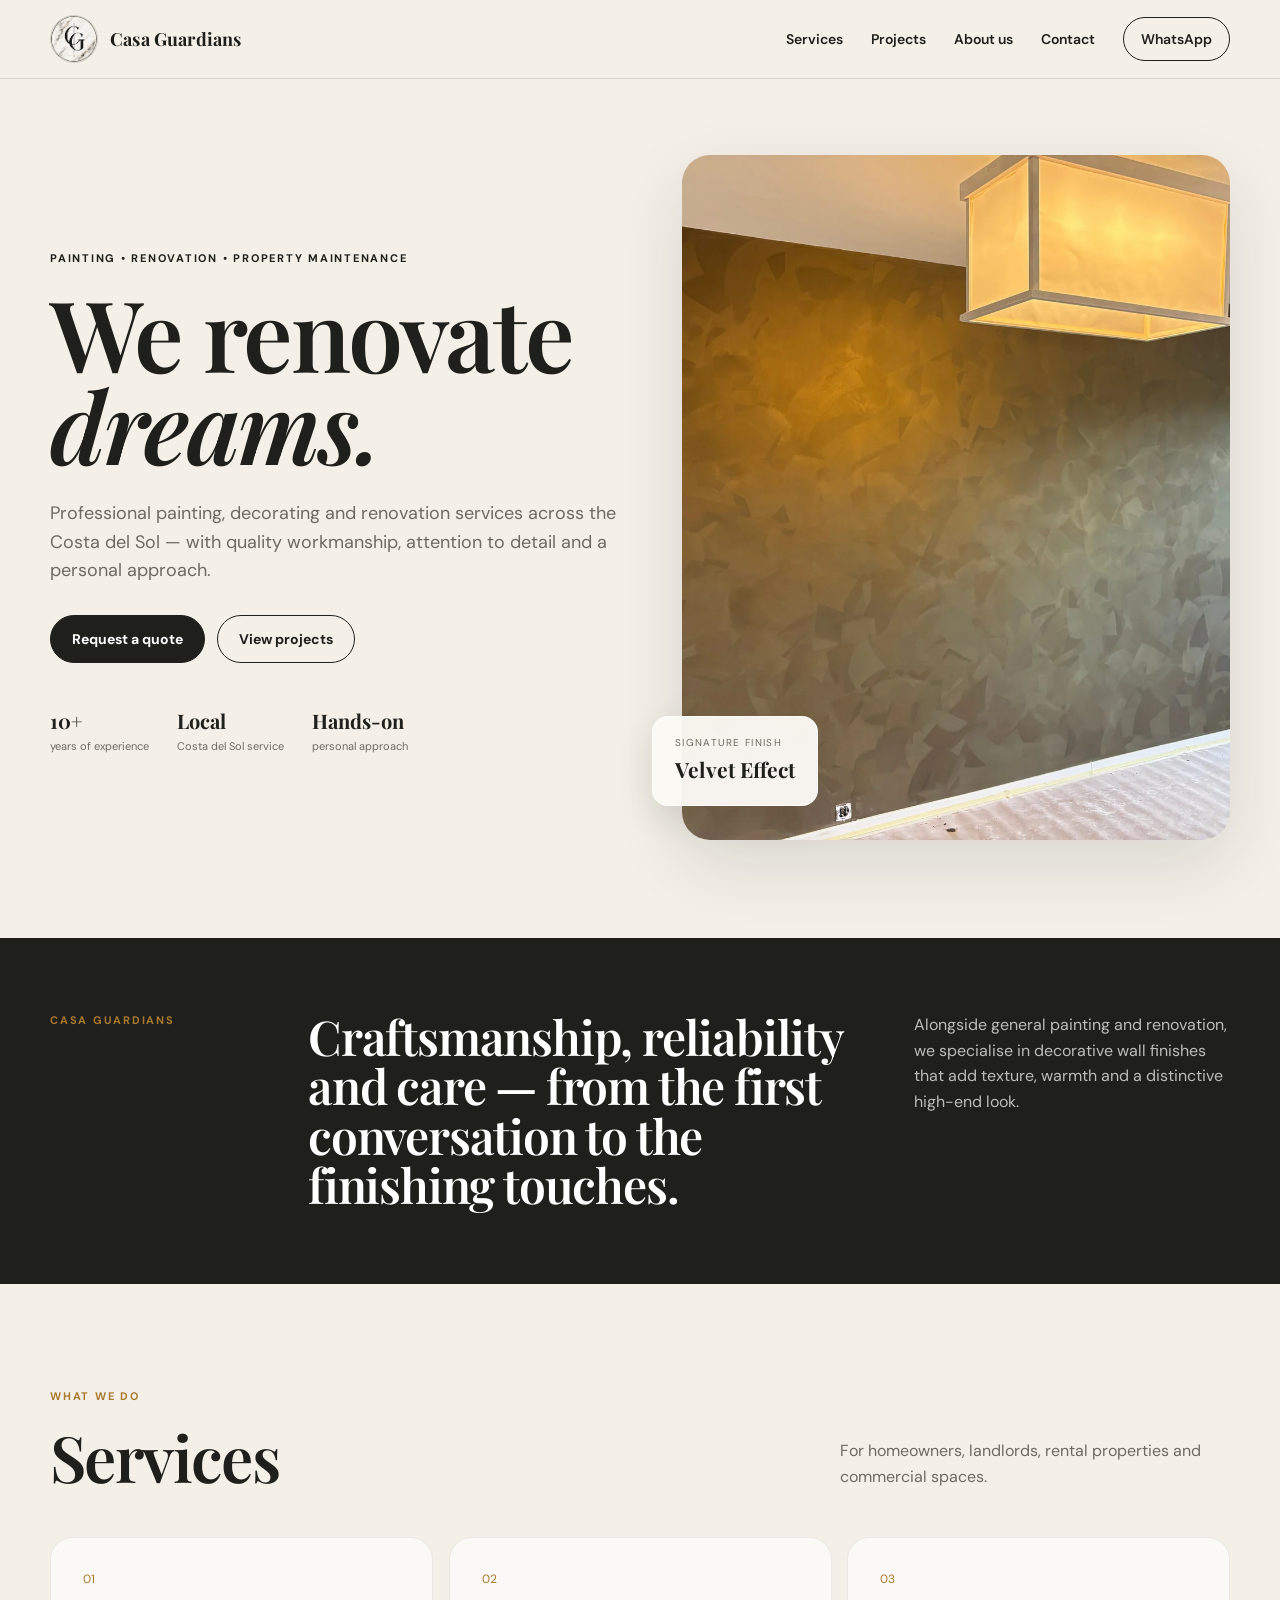
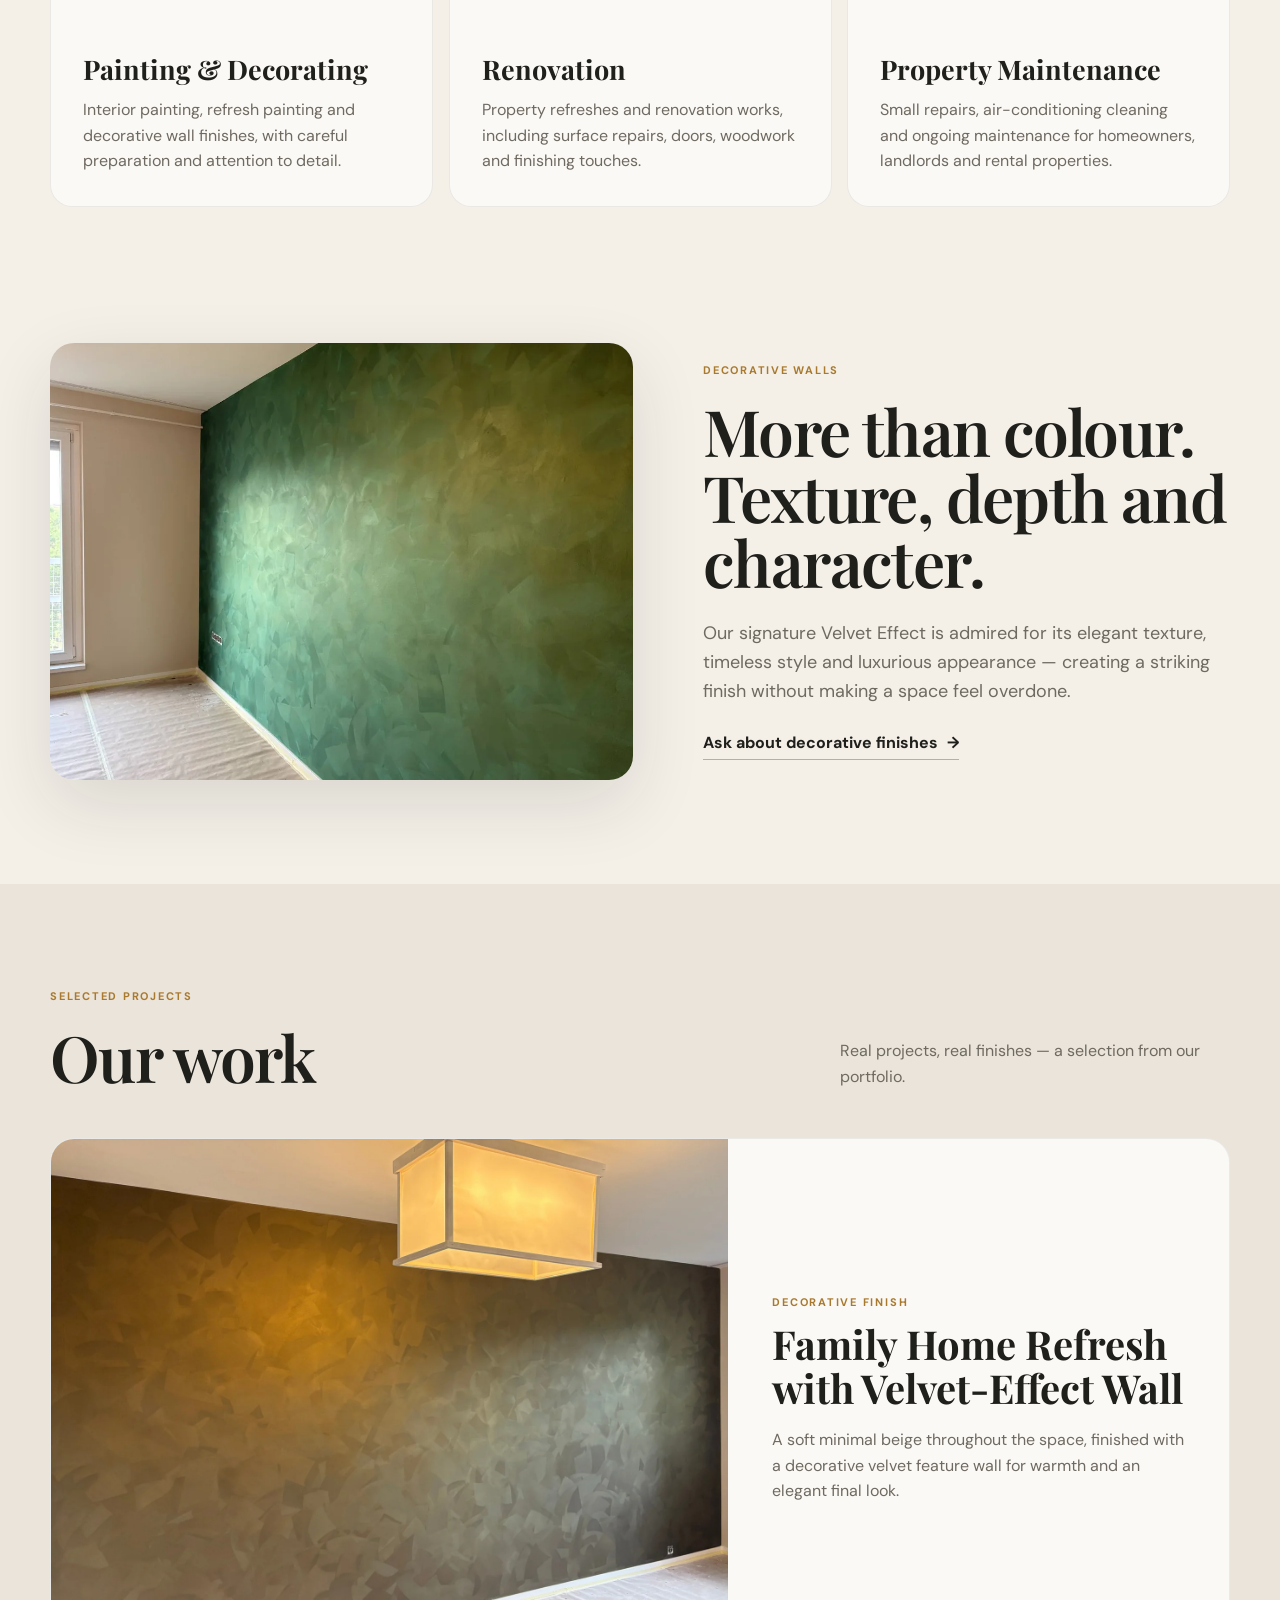
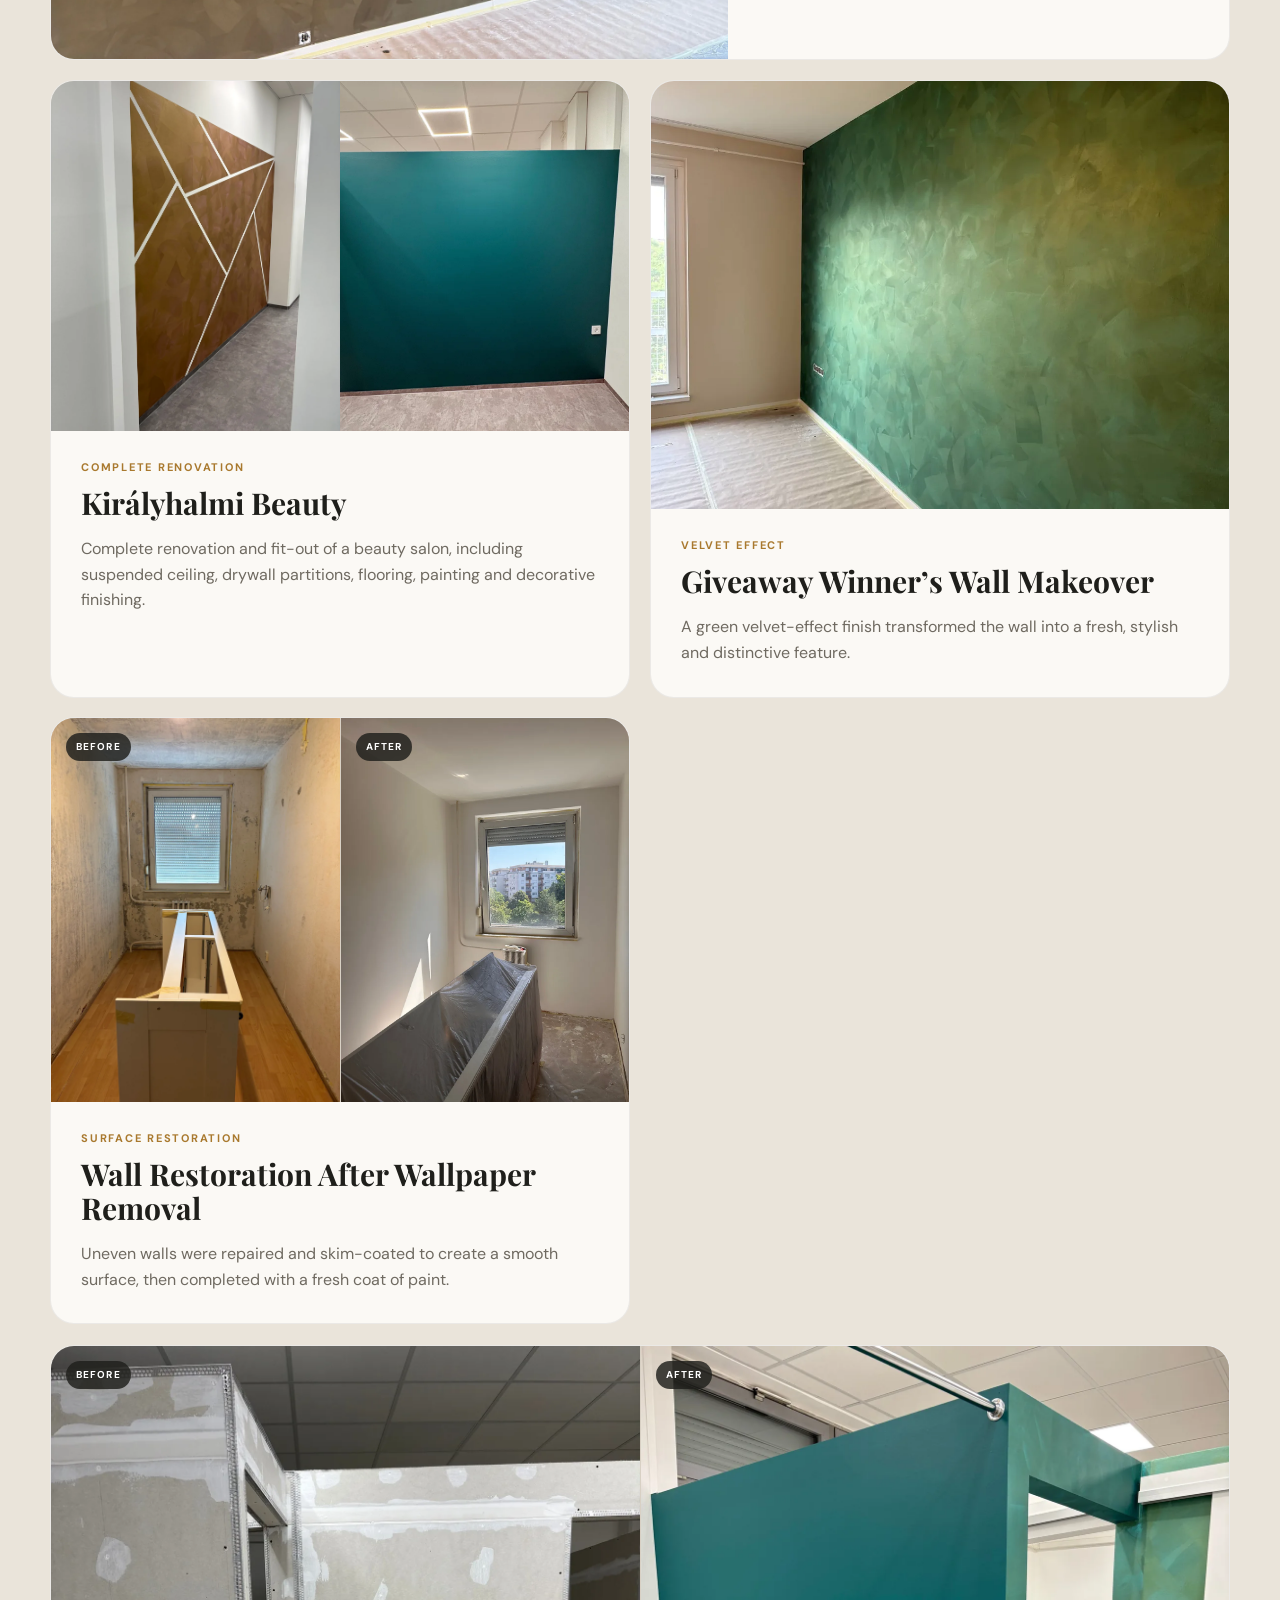
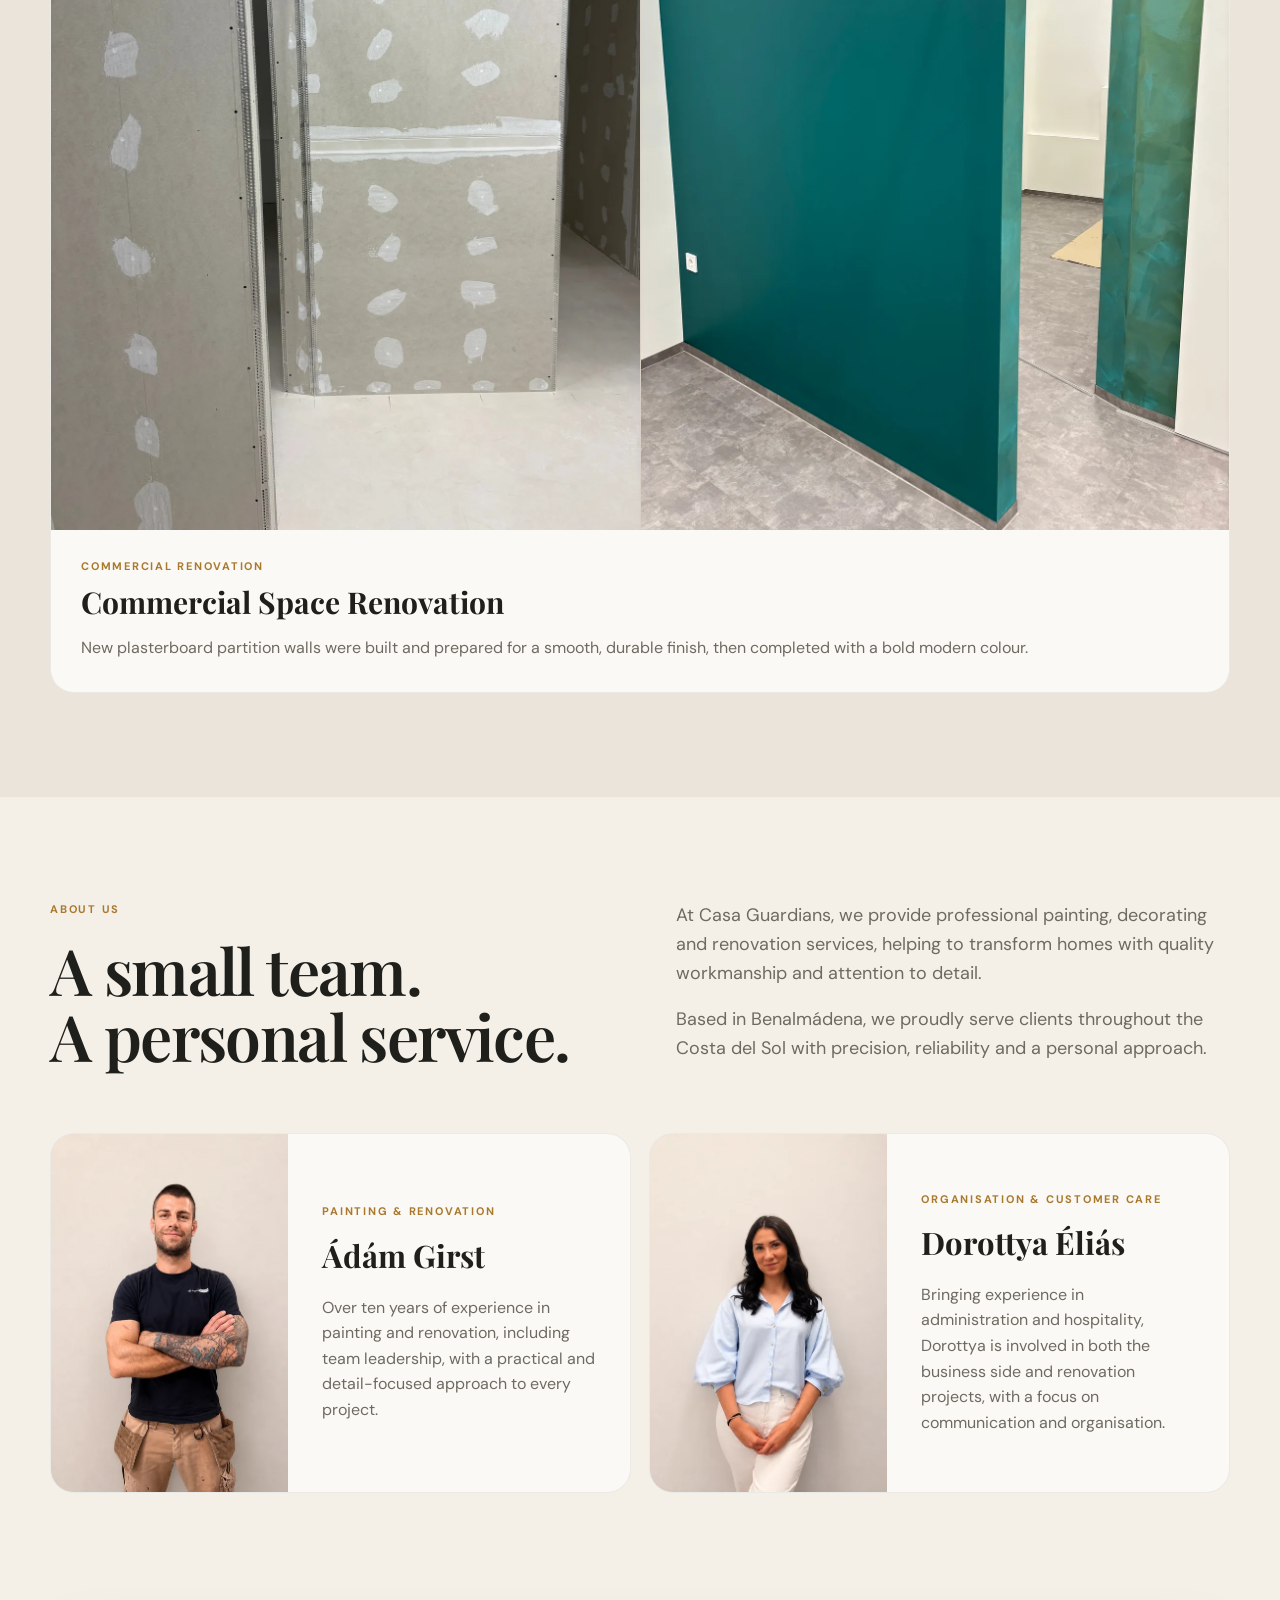
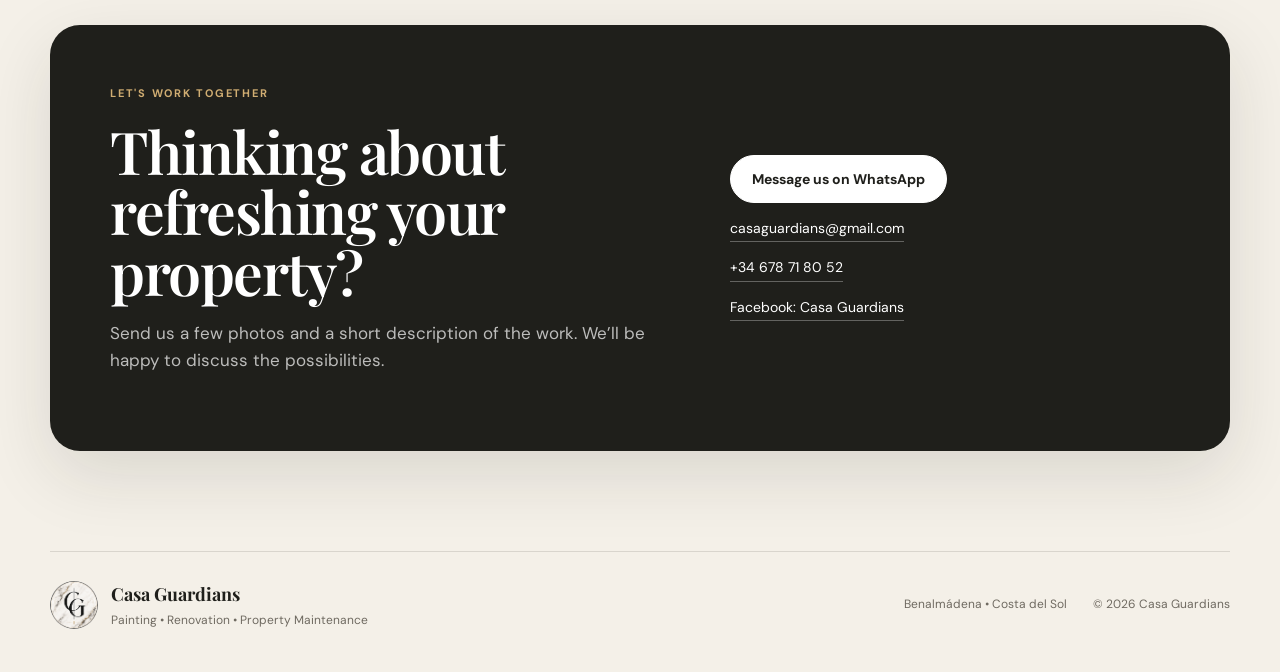
==== commit fc41ba47: "Add files via upload" ====
--- a/index.html
+++ b/index.html
@@ -15,7 +15,7 @@
   <header class="site-header">
     <div class="container nav-wrap">
       <a class="brand" href="#home" aria-label="Casa Guardians home">
-        <img src="assets/logo.png" alt="Casa Guardians logo" class="brand-logo" />
+        <img src="logo.png" alt="Casa Guardians logo" class="brand-logo" />
         <span class="brand-name">Casa Guardians</span>
       </a>
 
@@ -54,7 +54,7 @@
         </div>
 
         <div class="hero-media reveal reveal-right" style="--delay: 100ms">
-          <img src="assets/hero-velvet.webp" alt="Velvet-effect decorative feature wall by Casa Guardians" />
+          <img src="hero-velvet.webp" alt="Velvet-effect decorative feature wall by Casa Guardians" />
           <div class="hero-tag">
             <span>Signature finish</span>
             <strong>Velvet Effect</strong>
@@ -106,7 +106,7 @@
     <section class="section feature-section">
       <div class="container feature-grid">
         <div class="feature-media reveal reveal-left">
-          <img src="assets/giveaway-green.webp" alt="Green velvet-effect wall finished by Casa Guardians" />
+          <img src="giveaway-green.webp" alt="Green velvet-effect wall finished by Casa Guardians" />
         </div>
         <div class="feature-copy reveal reveal-right" style="--delay: 100ms">
           <p class="section-kicker">DECORATIVE WALLS</p>
@@ -132,7 +132,7 @@
         <div class="projects-grid">
           <article class="project-card project-large reveal reveal-up">
             <div class="project-image">
-              <img src="assets/hero-velvet.webp" alt="Family home refresh with velvet-effect wall" />
+              <img src="hero-velvet.webp" alt="Family home refresh with velvet-effect wall" />
             </div>
             <div class="project-content">
               <p class="project-type">Decorative finish</p>
@@ -143,8 +143,8 @@
 
           <article class="project-card reveal reveal-up" style="--delay: 80ms">
             <div class="project-image split-image">
-              <img src="assets/kiralyhalmi-detail.webp" alt="Decorative wall detail at Királyhalmi Beauty" />
-              <img src="assets/kiralyhalmi-teal.webp" alt="Renovated commercial wall at Királyhalmi Beauty" />
+              <img src="kiralyhalmi-detail.webp" alt="Decorative wall detail at Királyhalmi Beauty" />
+              <img src="kiralyhalmi-teal.webp" alt="Renovated commercial wall at Királyhalmi Beauty" />
             </div>
             <div class="project-content">
               <p class="project-type">Complete renovation</p>
@@ -155,7 +155,7 @@
 
           <article class="project-card reveal reveal-up">
             <div class="project-image">
-              <img src="assets/giveaway-green.webp" alt="Green velvet-effect giveaway wall makeover" />
+              <img src="giveaway-green.webp" alt="Green velvet-effect giveaway wall makeover" />
             </div>
             <div class="project-content">
               <p class="project-type">Velvet Effect</p>
@@ -167,11 +167,11 @@
           <article class="project-card reveal reveal-up" style="--delay: 80ms">
             <div class="project-image before-after">
               <figure>
-                <img src="assets/wall-restoration-before.webp" alt="Wall after wallpaper removal before restoration" />
+                <img src="wall-restoration-before.webp" alt="Wall after wallpaper removal before restoration" />
                 <figcaption>Before</figcaption>
               </figure>
               <figure>
-                <img src="assets/wall-restoration-after.webp" alt="Restored wall after skim coating and painting" />
+                <img src="wall-restoration-after.webp" alt="Restored wall after skim coating and painting" />
                 <figcaption>After</figcaption>
               </figure>
             </div>
@@ -185,11 +185,11 @@
           <article class="project-card project-wide reveal reveal-up">
             <div class="project-image before-after">
               <figure>
-                <img src="assets/commercial-before.webp" alt="Plasterboard partition wall before finishing" />
+                <img src="commercial-before.webp" alt="Plasterboard partition wall before finishing" />
                 <figcaption>Before</figcaption>
               </figure>
               <figure>
-                <img src="assets/commercial-after.webp" alt="Commercial space renovation after painting" />
+                <img src="commercial-after.webp" alt="Commercial space renovation after painting" />
                 <figcaption>After</figcaption>
               </figure>
             </div>
@@ -221,7 +221,7 @@
 
       <div class="container team-grid">
         <article class="team-card reveal reveal-up">
-          <div class="team-photo"><img src="assets/adam.webp" alt="Ádám Girst, Casa Guardians" /></div>
+          <div class="team-photo"><img src="adam.webp" alt="Ádám Girst, Casa Guardians" /></div>
           <div class="team-info">
             <p class="role">Painting & Renovation</p>
             <h3>Ádám Girst</h3>
@@ -230,7 +230,7 @@
         </article>
 
         <article class="team-card reveal reveal-up" style="--delay: 100ms">
-          <div class="team-photo"><img src="assets/dorottya.webp" alt="Dorottya Éliás, Casa Guardians" /></div>
+          <div class="team-photo"><img src="dorottya.webp" alt="Dorottya Éliás, Casa Guardians" /></div>
           <div class="team-info">
             <p class="role">Organisation & Customer Care</p>
             <h3>Dorottya Éliás</h3>
@@ -260,7 +260,7 @@
   <footer>
     <div class="container footer-wrap">
       <div class="footer-brand">
-        <img src="assets/logo.png" alt="" aria-hidden="true" />
+        <img src="logo.png" alt="" aria-hidden="true" />
         <div>
           <strong>Casa Guardians</strong>
           <p>Painting • Renovation • Property Maintenance</p>
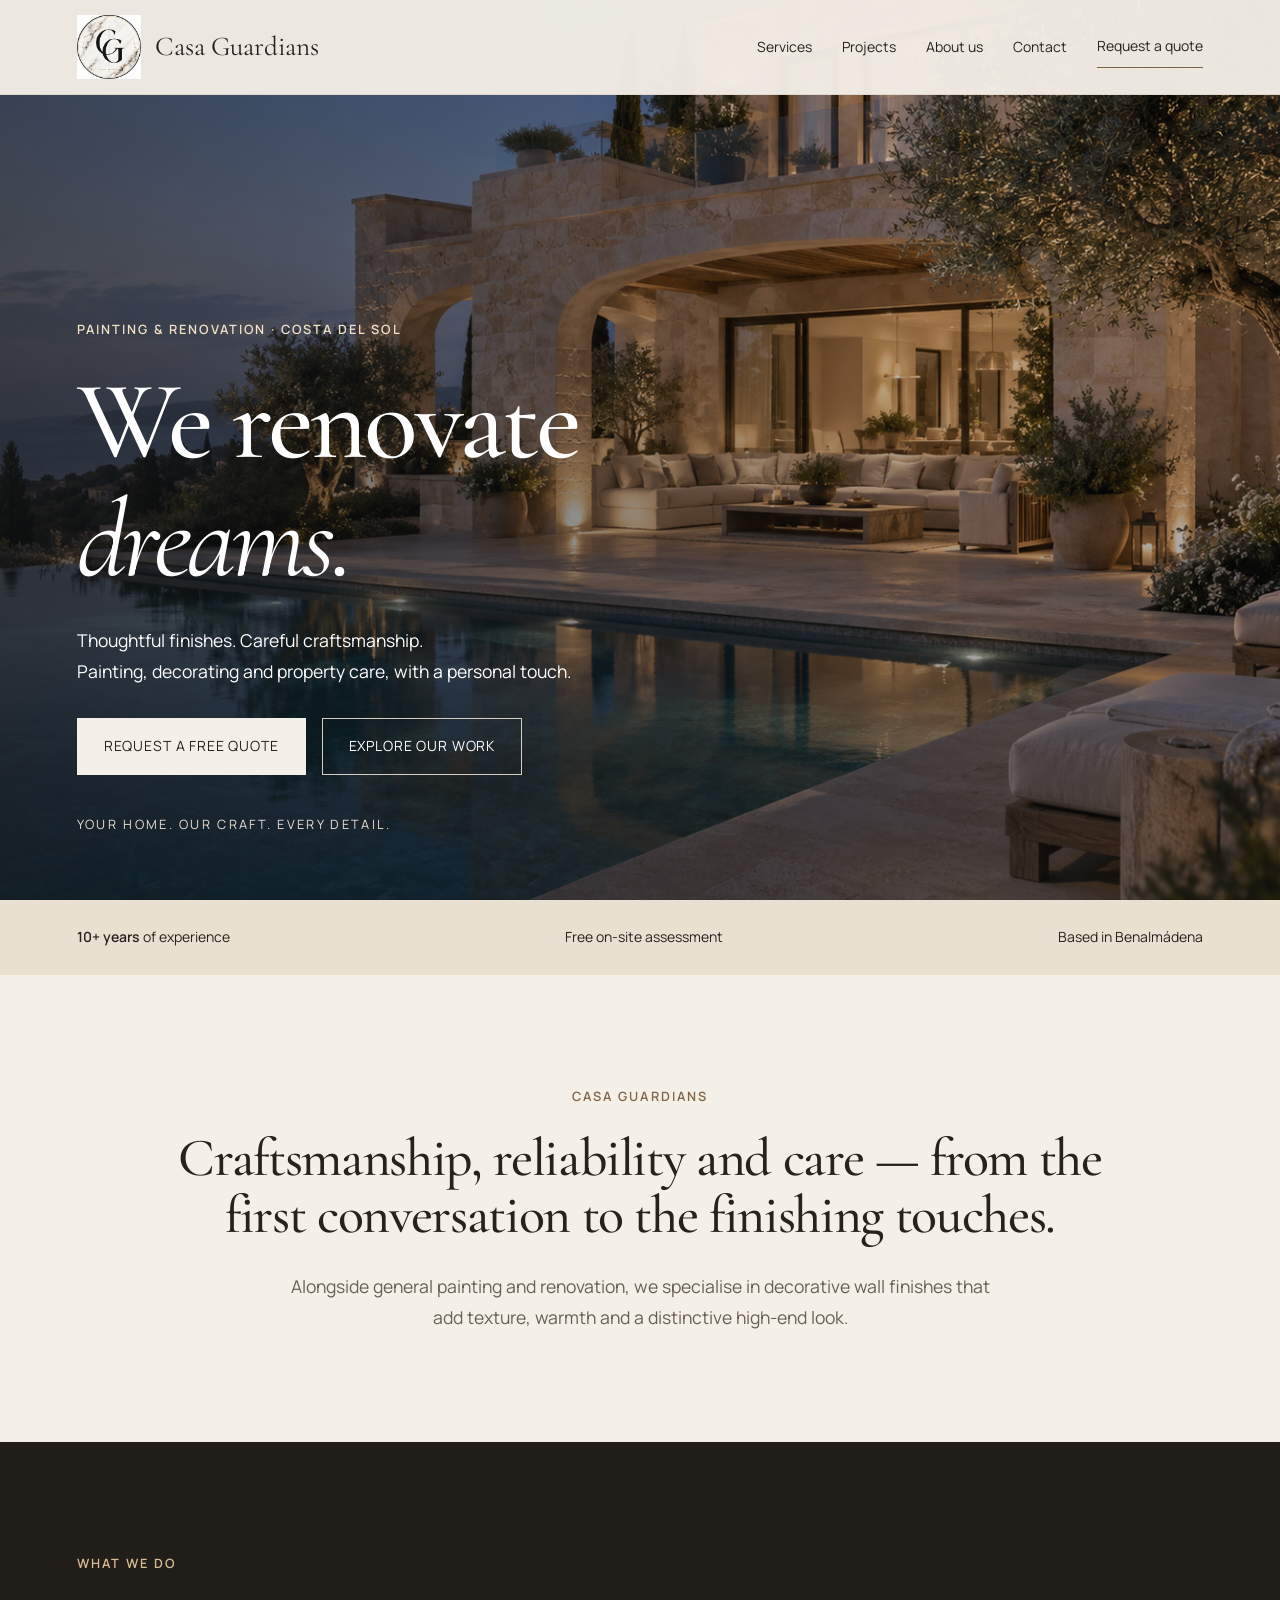
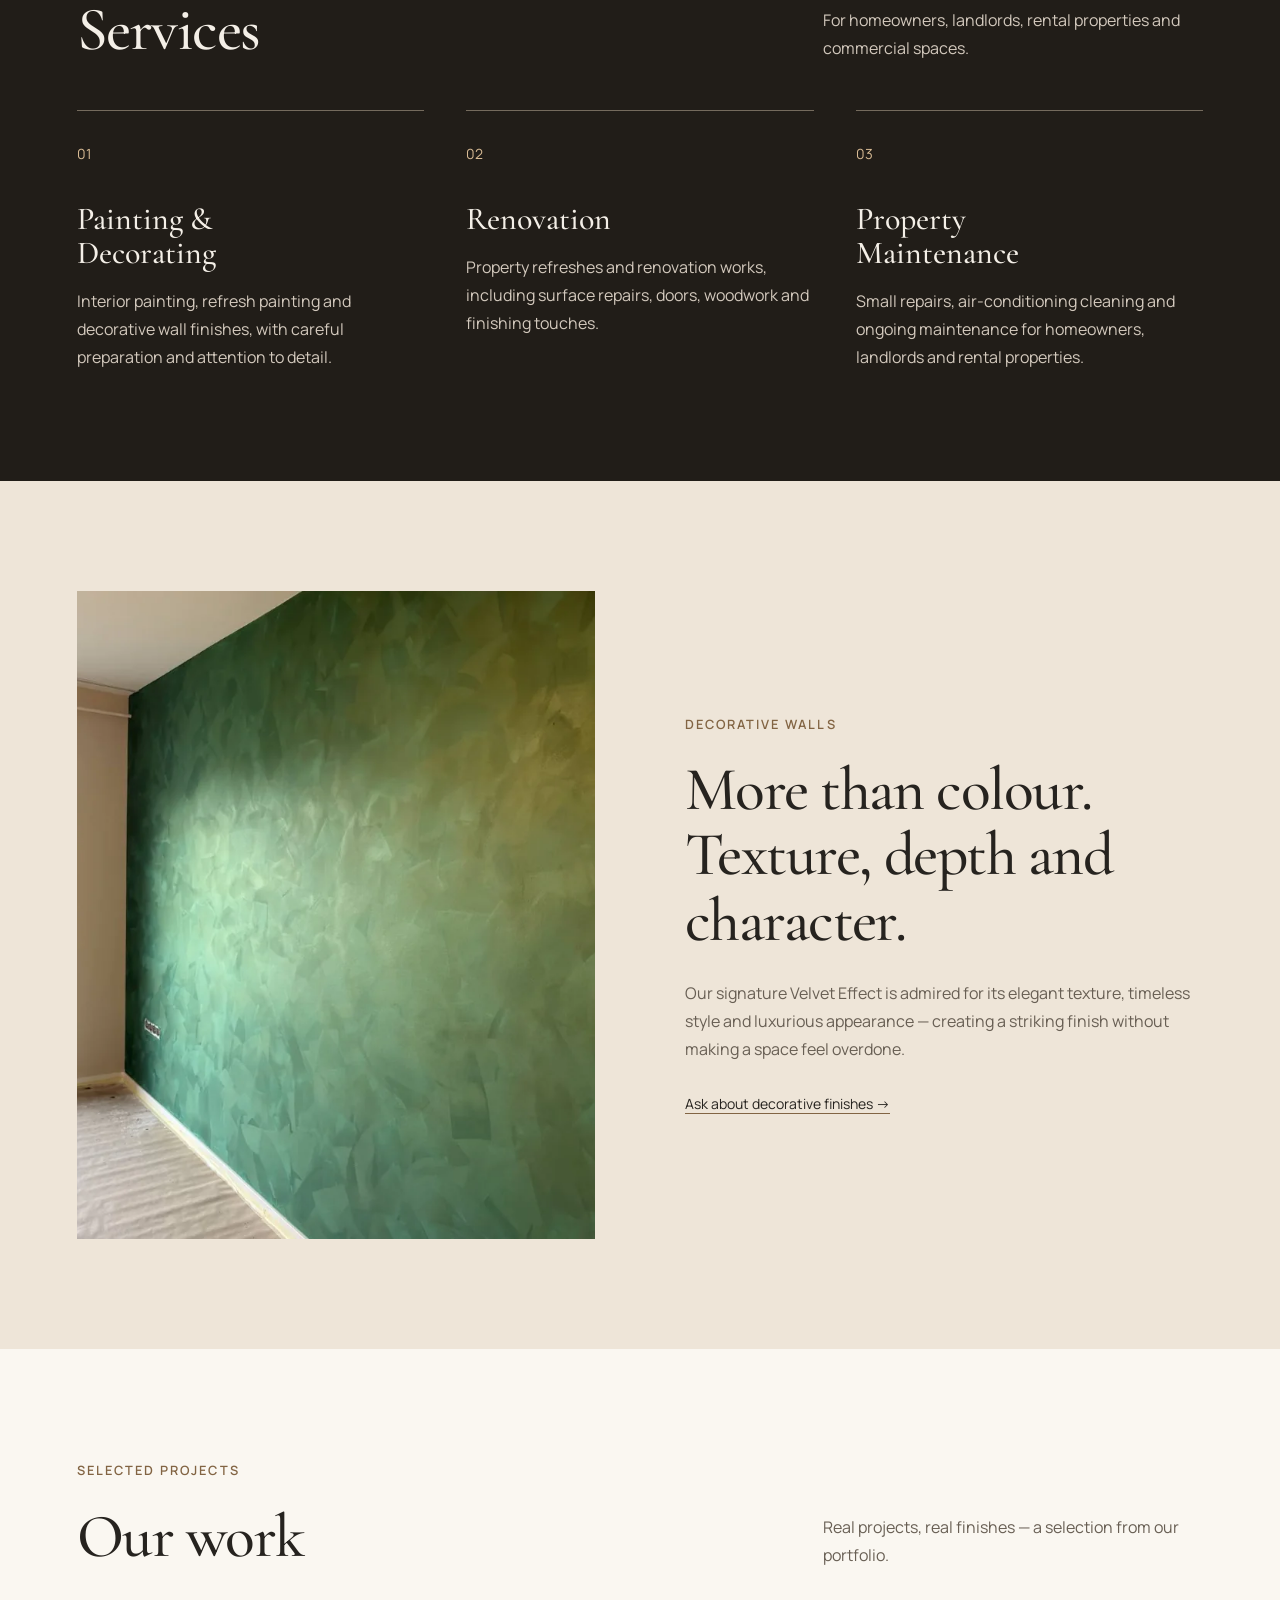
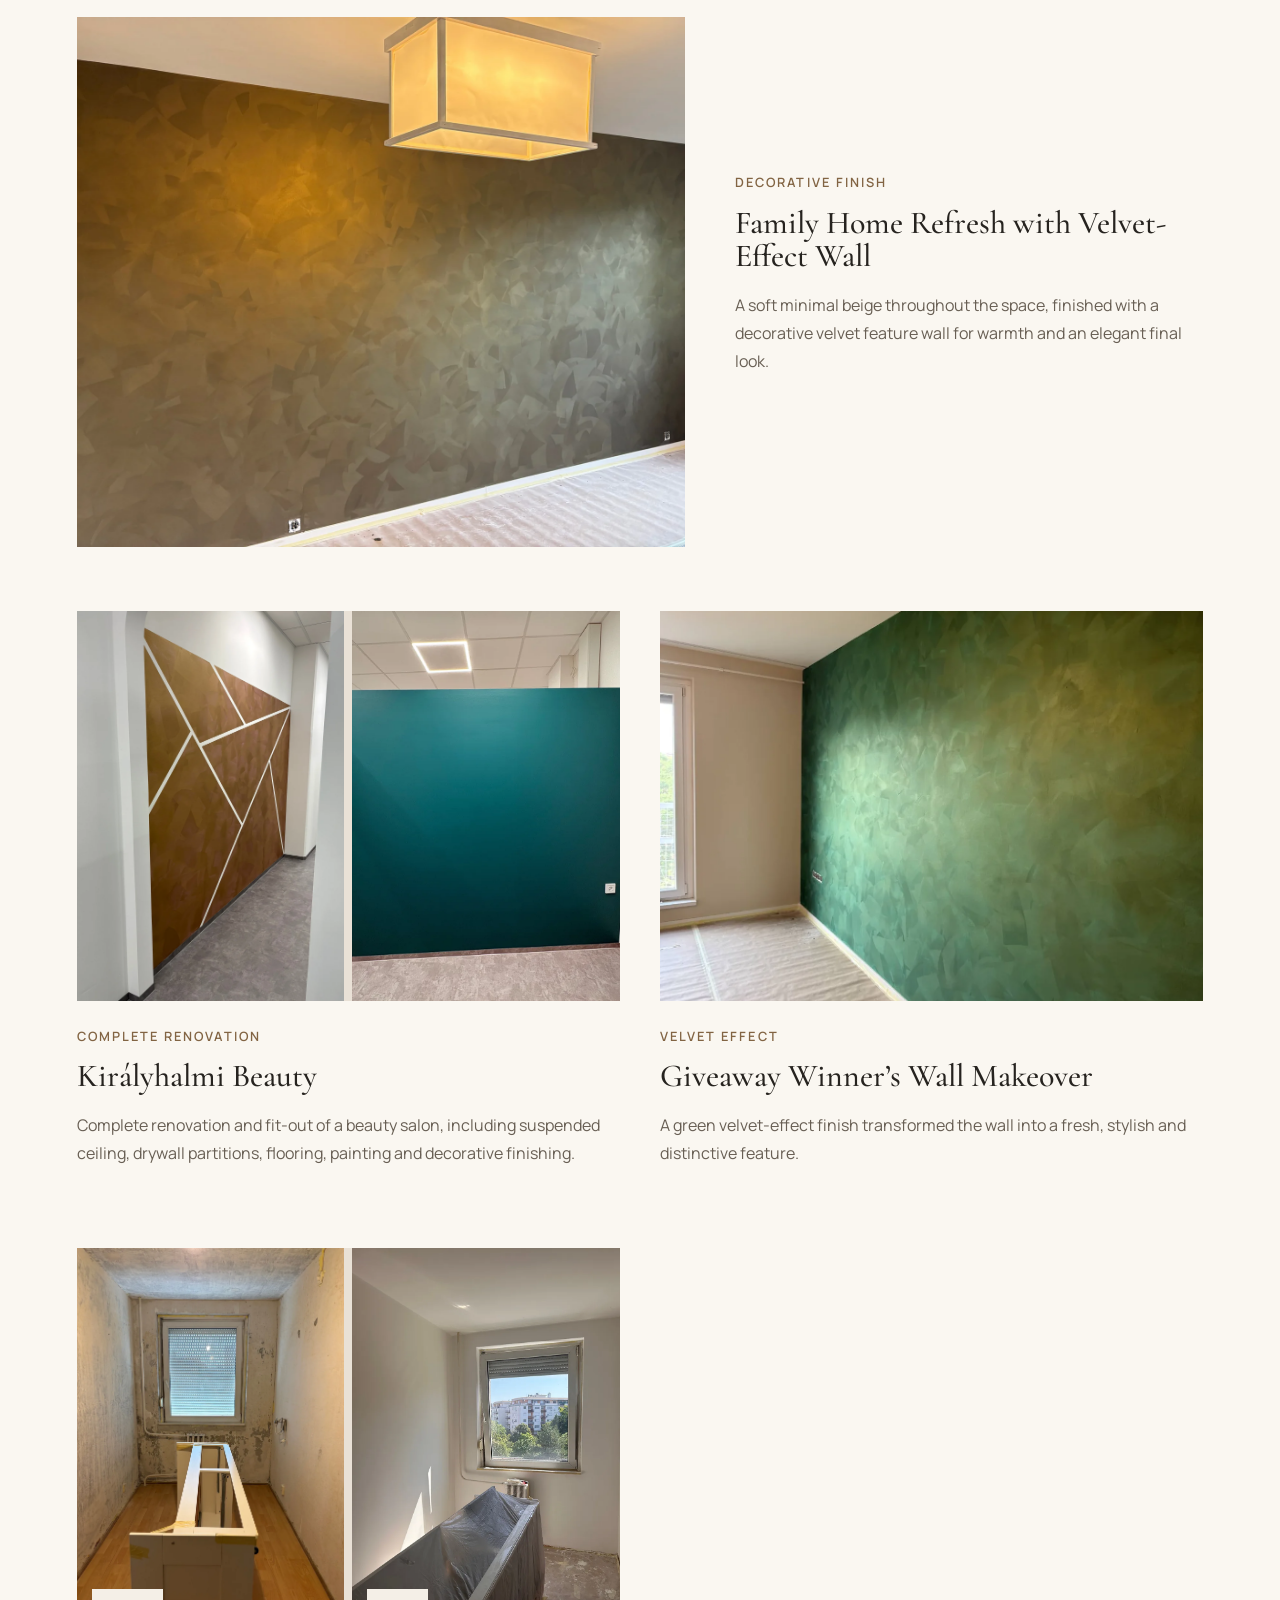
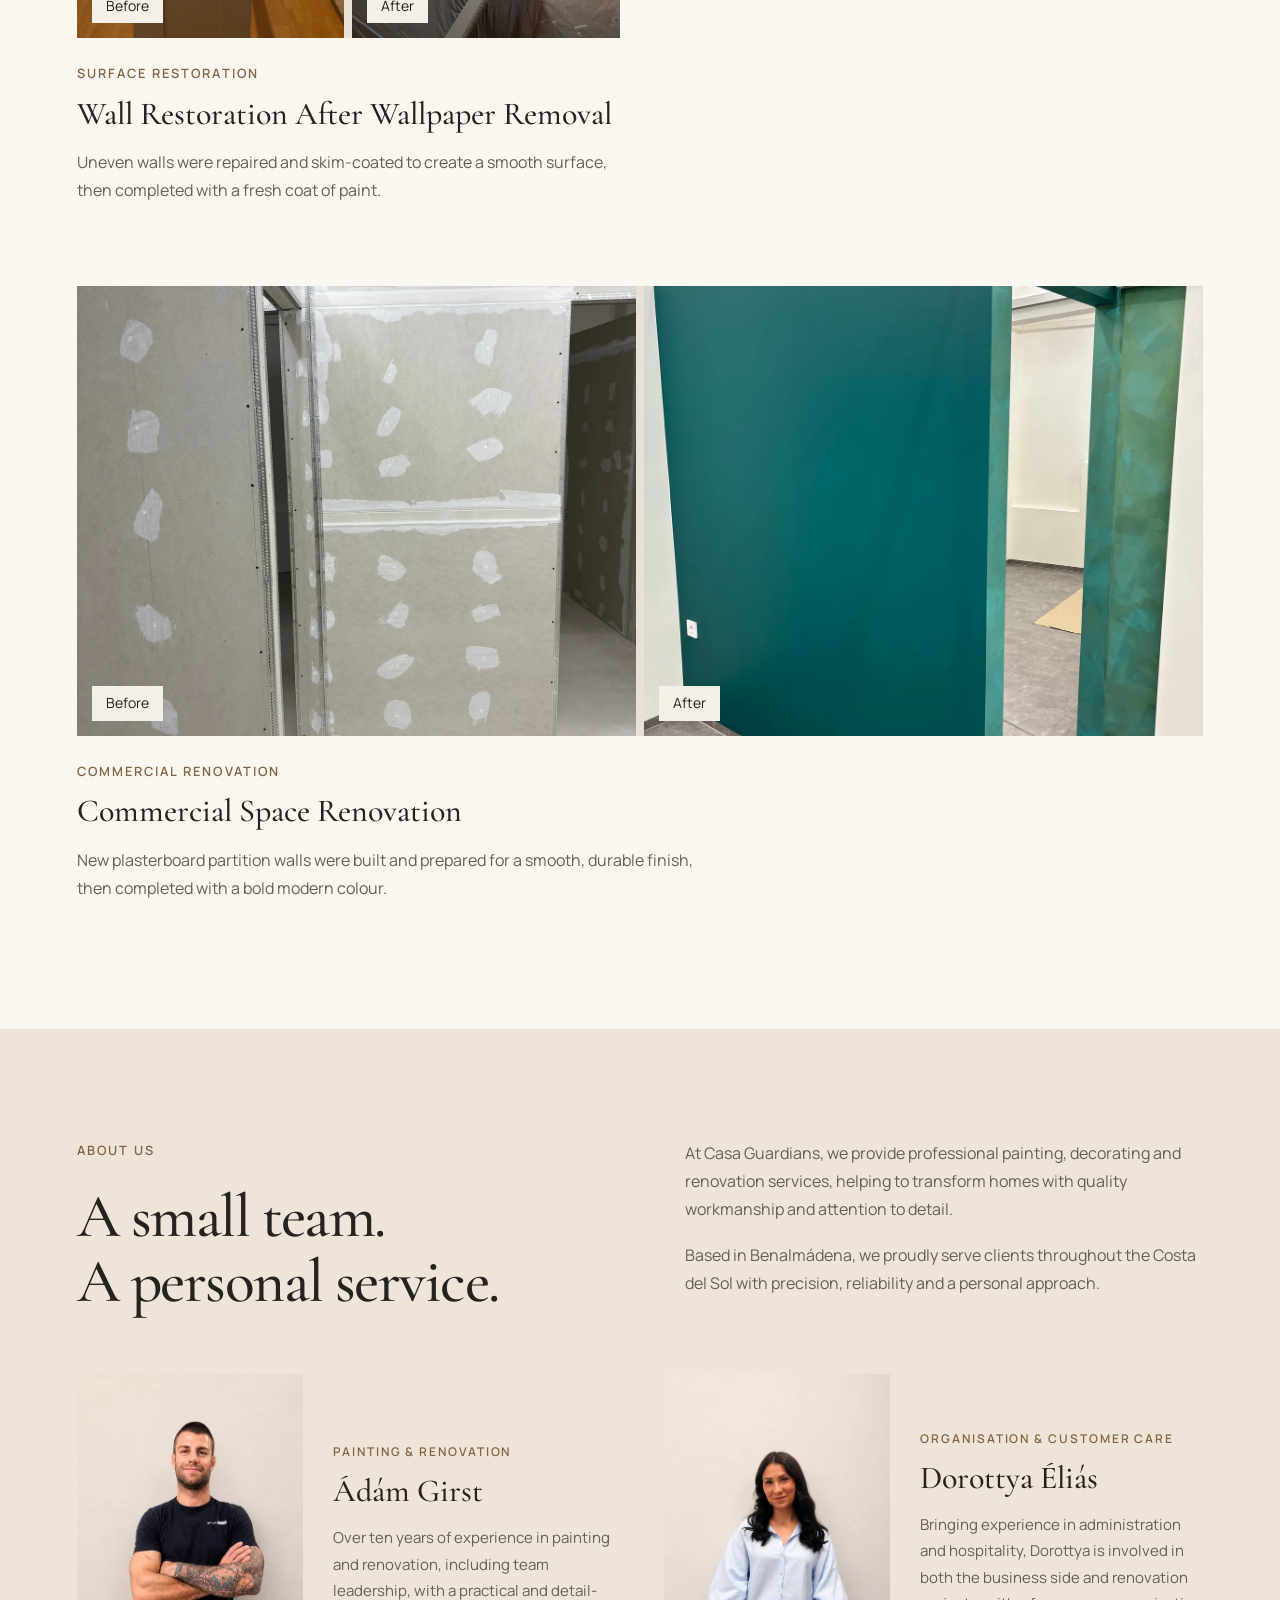
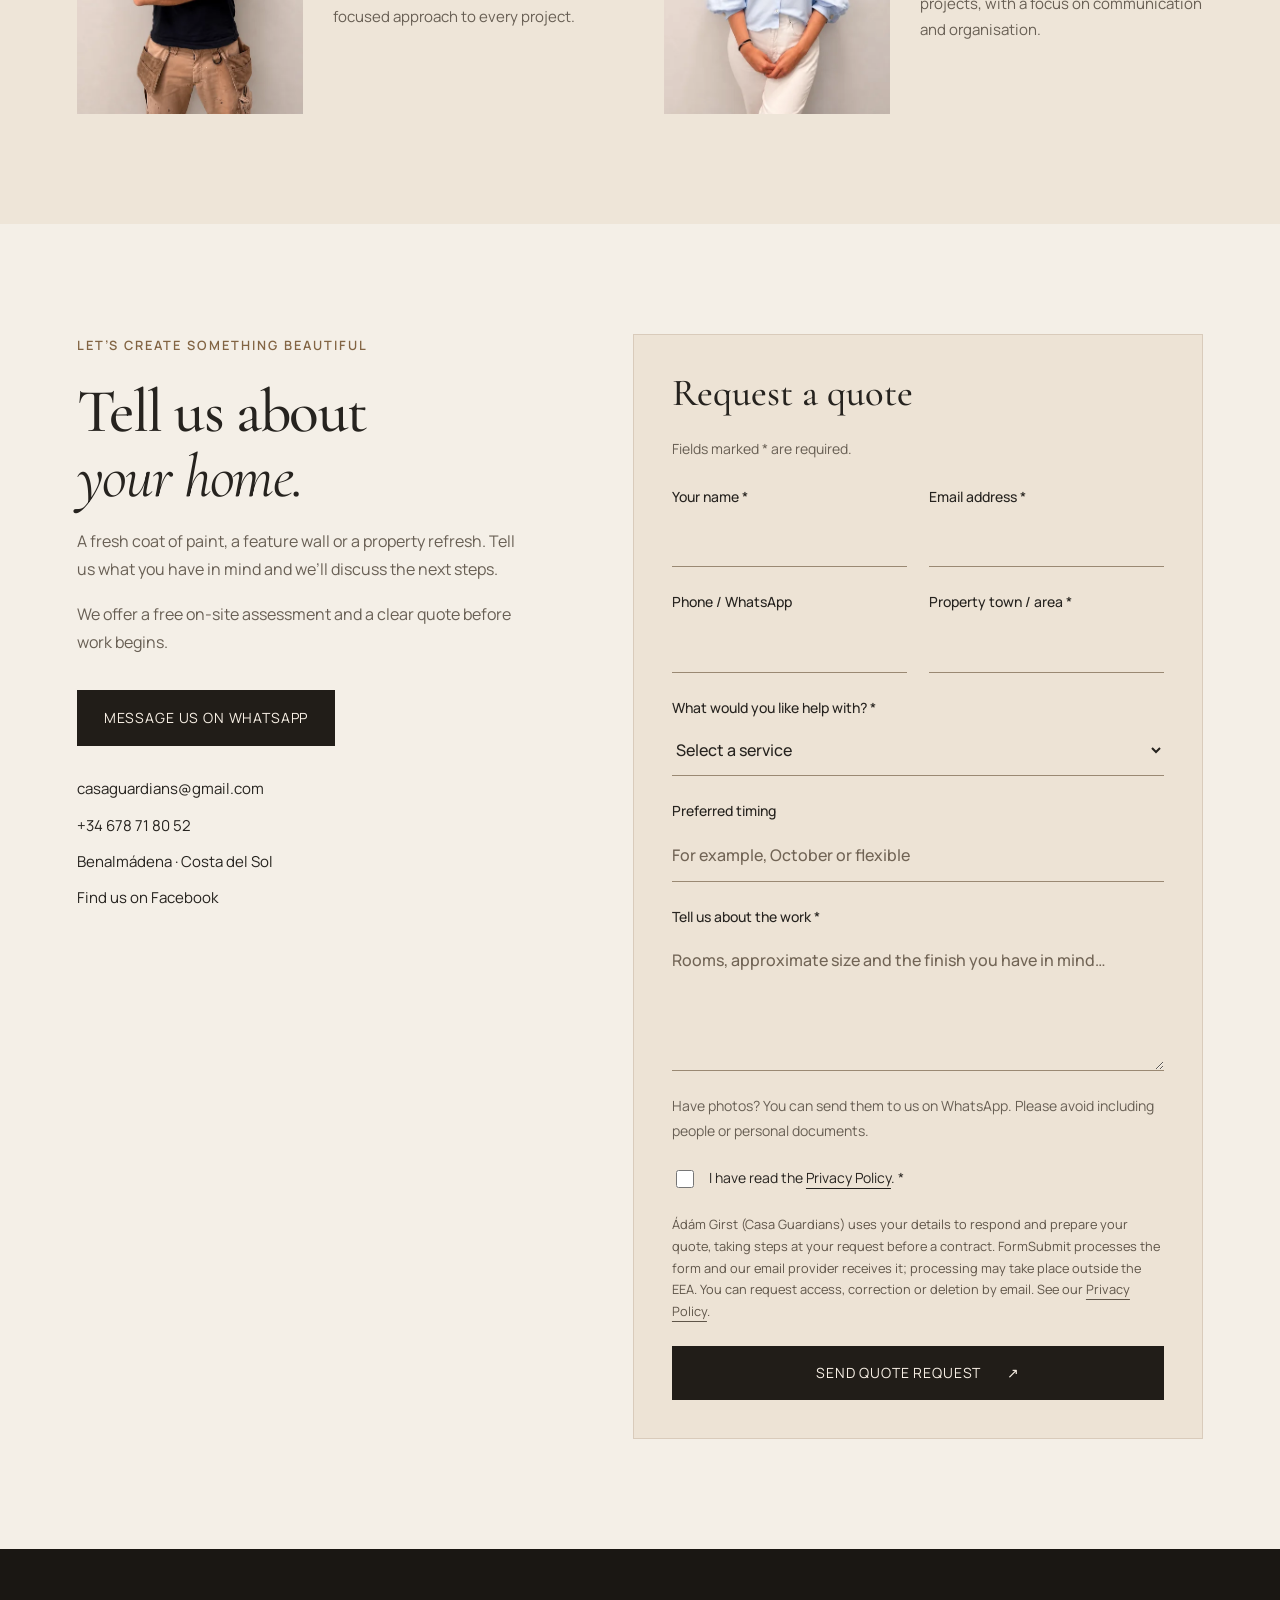
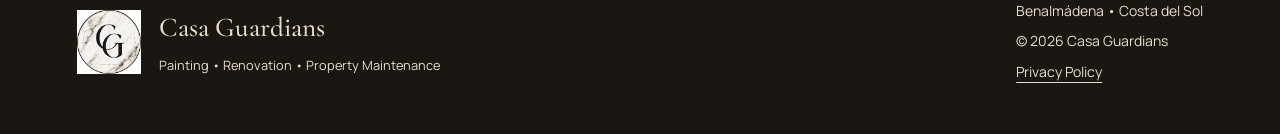
==== commit cd414aa8: "Add files via upload" ====
--- a/index.html
+++ b/index.html
@@ -4,14 +4,18 @@
   <meta charset="UTF-8" />
   <meta name="viewport" content="width=device-width, initial-scale=1.0" />
   <meta name="description" content="Casa Guardians — professional painting, decorative finishes, renovation and property maintenance across the Costa del Sol." />
-  <meta name="theme-color" content="#f4f0e8" />
+  <meta name="theme-color" content="#f4efe7" />
+  <link rel="canonical" href="https://casaguardians.com/" />
+  <link rel="icon" href="logo.png" />
+  <link rel="preload" as="image" href="hero-villa.png" />
   <title>Casa Guardians | Painting & Renovation Costa del Sol</title>
   <link rel="preconnect" href="https://fonts.googleapis.com">
   <link rel="preconnect" href="https://fonts.gstatic.com" crossorigin>
-  <link href="https://fonts.googleapis.com/css2?family=DM+Sans:wght@400;500;600;700&family=Playfair+Display:ital,wght@0,600;0,700;1,600&display=swap" rel="stylesheet">
+  <link href="https://fonts.googleapis.com/css2?family=Cormorant+Garamond:ital,wght@0,400;0,500;0,600;1,400;1,500&family=Manrope:wght@400;500;600;700&display=swap" rel="stylesheet">
   <link rel="stylesheet" href="style.css" />
 </head>
 <body>
+  <a class="skip-link" href="#main">Skip to content</a>
   <header class="site-header">
     <div class="container nav-wrap">
       <a class="brand" href="#home" aria-label="Casa Guardians home">
@@ -19,49 +23,36 @@
         <span class="brand-name">Casa Guardians</span>
       </a>
 
-      <button class="menu-toggle" aria-label="Open menu" aria-expanded="false">
+      <button class="menu-toggle" aria-label="Open menu" aria-expanded="false" aria-controls="primary-nav">
         <span></span><span></span><span></span>
       </button>
 
-      <nav class="nav" aria-label="Primary navigation">
+      <nav id="primary-nav" class="nav" aria-label="Primary navigation">
         <a href="#services">Services</a>
         <a href="#projects">Projects</a>
         <a href="#about">About us</a>
         <a href="#contact">Contact</a>
-        <a class="nav-cta" href="https://wa.me/34678718052" target="_blank" rel="noopener">WhatsApp</a>
+        <a class="nav-cta" href="#contact">Request a quote</a>
       </nav>
     </div>
   </header>
 
-  <main>
+  <main id="main">
     <section class="hero" id="home">
-      <div class="container hero-grid">
-        <div class="hero-copy reveal reveal-left">
-          <p class="eyebrow">PAINTING • RENOVATION • PROPERTY MAINTENANCE</p>
-          <h1>We renovate<br><em>dreams.</em></h1>
-          <p class="hero-text">
-            Professional painting, decorating and renovation services across the Costa del Sol — with quality workmanship, attention to detail and a personal approach.
-          </p>
-          <div class="hero-actions">
-            <a class="button primary" href="#contact">Request a quote</a>
-            <a class="button secondary" href="#projects">View projects</a>
-          </div>
-          <div class="trust-row">
-            <div><strong>10+</strong><span>years of experience</span></div>
-            <div><strong>Local</strong><span>Costa del Sol service</span></div>
-            <div><strong>Hands-on</strong><span>personal approach</span></div>
-          </div>
-        </div>
-
-        <div class="hero-media reveal reveal-right" style="--delay: 100ms">
-          <img src="hero-velvet.webp" alt="Velvet-effect decorative feature wall by Casa Guardians" />
-          <div class="hero-tag">
-            <span>Signature finish</span>
-            <strong>Velvet Effect</strong>
-          </div>
-        </div>
-      </div>
-    </section>
+      <img class="hero-background" src="hero-villa.png" alt="Mediterranean villa beside an illuminated pool at dusk" fetchpriority="high" width="1672" height="941" />
+      <div class="hero-shade"></div>
+      <div class="container hero-content">
+        <p class="eyebrow">PAINTING & RENOVATION · COSTA DEL SOL</p>
+        <h1>We renovate<br><em>dreams.</em></h1>
+        <p class="hero-text">Thoughtful finishes. Careful craftsmanship.<br>Painting, decorating and property care, with a personal touch.</p>
+        <div class="hero-actions">
+          <a class="button light-btn" href="#contact">Request a free quote</a>
+          <a class="button hero-outline" href="#projects">Explore our work</a>
+        </div>
+        <p class="hero-footnote">YOUR HOME. OUR CRAFT. EVERY DETAIL.</p>
+      </div>
+    </section>
+    <div class="credentials"><div class="container credentials-inner"><span><strong>10+ years</strong> of experience</span><span>Free on-site assessment</span><span>Based in Benalmádena</span></div></div>
 
     <section class="statement">
       <div class="container statement-grid">
@@ -106,7 +97,7 @@
     <section class="section feature-section">
       <div class="container feature-grid">
         <div class="feature-media reveal reveal-left">
-          <img src="giveaway-green.webp" alt="Green velvet-effect wall finished by Casa Guardians" />
+          <img loading="lazy" src="giveaway-green.webp" alt="Green velvet-effect wall finished by Casa Guardians" />
         </div>
         <div class="feature-copy reveal reveal-right" style="--delay: 100ms">
           <p class="section-kicker">DECORATIVE WALLS</p>
@@ -132,7 +123,7 @@
         <div class="projects-grid">
           <article class="project-card project-large reveal reveal-up">
             <div class="project-image">
-              <img src="hero-velvet.webp" alt="Family home refresh with velvet-effect wall" />
+              <img loading="lazy" src="hero-velvet.webp" alt="Family home refresh with velvet-effect wall" />
             </div>
             <div class="project-content">
               <p class="project-type">Decorative finish</p>
@@ -143,8 +134,8 @@
 
           <article class="project-card reveal reveal-up" style="--delay: 80ms">
             <div class="project-image split-image">
-              <img src="kiralyhalmi-detail.webp" alt="Decorative wall detail at Királyhalmi Beauty" />
-              <img src="kiralyhalmi-teal.webp" alt="Renovated commercial wall at Királyhalmi Beauty" />
+              <img loading="lazy" src="kiralyhalmi-detail.webp" alt="Decorative wall detail at Királyhalmi Beauty" />
+              <img loading="lazy" src="kiralyhalmi-teal.webp" alt="Renovated commercial wall at Királyhalmi Beauty" />
             </div>
             <div class="project-content">
               <p class="project-type">Complete renovation</p>
@@ -155,7 +146,7 @@
 
           <article class="project-card reveal reveal-up">
             <div class="project-image">
-              <img src="giveaway-green.webp" alt="Green velvet-effect giveaway wall makeover" />
+              <img loading="lazy" src="giveaway-green.webp" alt="Green velvet-effect giveaway wall makeover" />
             </div>
             <div class="project-content">
               <p class="project-type">Velvet Effect</p>
@@ -167,11 +158,11 @@
           <article class="project-card reveal reveal-up" style="--delay: 80ms">
             <div class="project-image before-after">
               <figure>
-                <img src="wall-restoration-before.webp" alt="Wall after wallpaper removal before restoration" />
+                <img loading="lazy" src="wall-restoration-before.webp" alt="Wall after wallpaper removal before restoration" />
                 <figcaption>Before</figcaption>
               </figure>
               <figure>
-                <img src="wall-restoration-after.webp" alt="Restored wall after skim coating and painting" />
+                <img loading="lazy" src="wall-restoration-after.webp" alt="Restored wall after skim coating and painting" />
                 <figcaption>After</figcaption>
               </figure>
             </div>
@@ -185,11 +176,11 @@
           <article class="project-card project-wide reveal reveal-up">
             <div class="project-image before-after">
               <figure>
-                <img src="commercial-before.webp" alt="Plasterboard partition wall before finishing" />
+                <img loading="lazy" src="commercial-before.webp" alt="Plasterboard partition wall before finishing" />
                 <figcaption>Before</figcaption>
               </figure>
               <figure>
-                <img src="commercial-after.webp" alt="Commercial space renovation after painting" />
+                <img loading="lazy" src="commercial-after.webp" alt="Commercial space renovation after painting" />
                 <figcaption>After</figcaption>
               </figure>
             </div>
@@ -221,7 +212,7 @@
 
       <div class="container team-grid">
         <article class="team-card reveal reveal-up">
-          <div class="team-photo"><img src="adam.webp" alt="Ádám Girst, Casa Guardians" /></div>
+          <div class="team-photo"><img loading="lazy" src="adam.webp" alt="Ádám Girst, Casa Guardians" /></div>
           <div class="team-info">
             <p class="role">Painting & Renovation</p>
             <h3>Ádám Girst</h3>
@@ -230,7 +221,7 @@
         </article>
 
         <article class="team-card reveal reveal-up" style="--delay: 100ms">
-          <div class="team-photo"><img src="dorottya.webp" alt="Dorottya Éliás, Casa Guardians" /></div>
+          <div class="team-photo"><img loading="lazy" src="dorottya.webp" alt="Dorottya Éliás, Casa Guardians" /></div>
           <div class="team-info">
             <p class="role">Organisation & Customer Care</p>
             <h3>Dorottya Éliás</h3>
@@ -240,19 +231,48 @@
       </div>
     </section>
 
-    <section class="contact-section" id="contact">
-      <div class="container contact-card reveal reveal-up">
-        <div>
-          <p class="section-kicker light">LET'S WORK TOGETHER</p>
-          <h2>Thinking about refreshing your property?</h2>
-          <p>Send us a few photos and a short description of the work. We’ll be happy to discuss the possibilities.</p>
-        </div>
-        <div class="contact-actions">
-          <a class="button light-btn" href="https://wa.me/34678718052" target="_blank" rel="noopener">Message us on WhatsApp</a>
-          <a class="contact-link" href="mailto:casaguardians@gmail.com">casaguardians@gmail.com</a>
-          <a class="contact-link" href="tel:+34678718052">+34 678 71 80 52</a>
-          <a class="contact-link" href="https://facebook.com/casaguardians" target="_blank" rel="noopener">Facebook: Casa Guardians</a>
-        </div>
+    <section class="contact-section section" id="contact">
+      <div class="container contact-grid">
+        <div class="contact-copy">
+          <p class="section-kicker">LET’S CREATE SOMETHING BEAUTIFUL</p>
+          <h2>Tell us about<br><em>your home.</em></h2>
+          <p>A fresh coat of paint, a feature wall or a property refresh. Tell us what you have in mind and we’ll discuss the next steps.</p>
+          <p>We offer a free on-site assessment and a clear quote before work begins.</p>
+          <a class="button primary" href="https://wa.me/34678718052" target="_blank" rel="noopener">Message us on WhatsApp</a>
+          <div class="contact-details">
+            <a href="mailto:casaguardians@gmail.com">casaguardians@gmail.com</a>
+            <a href="tel:+34678718052">+34 678 71 80 52</a>
+            <span>Benalmádena · Costa del Sol</span>
+            <a href="https://facebook.com/casaguardians" target="_blank" rel="noopener">Find us on Facebook</a>
+          </div>
+        </div>
+        <form class="quote-form" id="quote-form" action="https://formsubmit.co/casaguardians@gmail.com" method="POST">
+          <input type="hidden" name="_subject" value="New quote request — Casa Guardians">
+          <input type="hidden" name="_template" value="table">
+          <input type="hidden" name="_captcha" value="false">
+          <input type="hidden" name="_next" value="https://casaguardians.com/thank-you.html">
+          <input type="text" name="_honey" class="honeypot" tabindex="-1" autocomplete="off" aria-hidden="true">
+          <p class="form-heading">Request a quote</p>
+          <p class="form-intro">Fields marked * are required.</p>
+          <div class="form-row">
+            <label for="name">Your name *<input id="name" name="name" autocomplete="name" maxlength="120" required></label>
+            <label for="email">Email address *<input id="email" type="email" name="email" autocomplete="email" maxlength="200" required></label>
+          </div>
+          <div class="form-row">
+            <label for="phone">Phone / WhatsApp<input id="phone" type="tel" name="phone" autocomplete="tel" maxlength="40"></label>
+            <label for="location">Property town / area *<input id="location" name="location" autocomplete="address-level2" maxlength="160" required></label>
+          </div>
+          <label for="service">What would you like help with? *<select id="service" name="service" required>
+            <option value="">Select a service</option><option>Painting & decorating</option><option>Decorative wall finish</option><option>Renovation</option><option>Property maintenance</option><option>Air-conditioning cleaning</option><option>Not sure yet</option>
+          </select></label>
+          <label for="timing">Preferred timing<input id="timing" name="timing" placeholder="For example, October or flexible" maxlength="120"></label>
+          <label for="message">Tell us about the work *<textarea id="message" name="message" rows="4" maxlength="5000" required placeholder="Rooms, approximate size and the finish you have in mind…"></textarea></label>
+          <p class="form-intro">Have photos? You can send them to us on WhatsApp. Please avoid including people or personal documents.</p>
+          <label class="checkbox-label" for="privacy"><input id="privacy" type="checkbox" name="privacy_notice_read" value="Yes — privacy notice read" required><span>I have read the <a href="privacy.html" target="_blank" rel="noopener">Privacy Policy</a>. *</span></label>
+          <p class="privacy-summary">Ádám Girst (Casa Guardians) uses your details to respond and prepare your quote, taking steps at your request before a contract. FormSubmit processes the form and our email provider receives it; processing may take place outside the EEA. You can request access, correction or deletion by email. See our <a href="privacy.html">Privacy Policy</a>.</p>
+          <button class="button primary" type="submit">Send quote request <span aria-hidden="true">↗</span></button>
+          <p id="form-status" class="form-status" role="status" aria-live="polite"></p>
+        </form>
       </div>
     </section>
   </main>
@@ -260,7 +280,7 @@
   <footer>
     <div class="container footer-wrap">
       <div class="footer-brand">
-        <img src="logo.png" alt="" aria-hidden="true" />
+        <img loading="lazy" src="logo.png" alt="" aria-hidden="true" />
         <div>
           <strong>Casa Guardians</strong>
           <p>Painting • Renovation • Property Maintenance</p>
@@ -269,10 +289,19 @@
       <div class="footer-meta">
         <span>Benalmádena • Costa del Sol</span>
         <span>© 2026 Casa Guardians</span>
+        <a href="privacy.html">Privacy Policy</a>
       </div>
     </div>
   </footer>
 
-  <script src="script.js"></script>
+ <script src="script.js"></script>
+
+<!-- Cloudflare Web Analytics -->
+<script type="module"
+  src="https://static.cloudflareinsights.com/beacon.min.js"
+  data-cf-beacon='{"token":"ae92e01ca7c04b638e31a5ebe7577bed"}'>
+</script>
+<!-- End Cloudflare Web Analytics -->
+
 </body>
 </html>
--- a/style.css
+++ b/style.css
@@ -1,179 +1,8 @@
-:root{
-  --bg:#f4f0e8;
-  --paper:#fbf9f5;
-  --ink:#1f1f1b;
-  --muted:#6f6a61;
-  --line:rgba(31,31,27,.13);
-  --gold:#a9792e;
-  --shadow:0 24px 70px rgba(35,31,24,.12);
-}
-*{box-sizing:border-box}
-html{scroll-behavior:smooth}
-body{margin:0;background:var(--bg);color:var(--ink);font-family:"DM Sans",sans-serif;line-height:1.6;-webkit-font-smoothing:antialiased}
-img{display:block;max-width:100%}
-a{color:inherit}
-.container{width:min(1180px,calc(100% - 40px));margin-inline:auto}
-
-/* Header */
-.site-header{position:sticky;top:0;z-index:100;background:rgba(244,240,232,.88);backdrop-filter:blur(16px);border-bottom:1px solid var(--line)}
-.nav-wrap{min-height:78px;display:flex;align-items:center;justify-content:space-between;gap:30px}
-.brand{display:flex;align-items:center;gap:12px;text-decoration:none}
-.brand-logo{width:48px;height:48px;border-radius:50%;object-fit:cover;border:1px solid rgba(31,31,27,.16)}
-.brand-name{font-family:"Playfair Display",serif;font-size:18px;font-weight:700;letter-spacing:.01em}
-.nav{display:flex;align-items:center;gap:28px}
-.nav a{text-decoration:none;font-size:14px;font-weight:600;position:relative}
-.nav a:not(.nav-cta)::after{content:"";position:absolute;left:0;bottom:-6px;width:100%;height:1px;background:var(--gold);transform:scaleX(0);transform-origin:right;transition:transform .3s ease}
-.nav a:not(.nav-cta):hover::after{transform:scaleX(1);transform-origin:left}
-.nav-cta{padding:10px 17px;border:1px solid var(--ink);border-radius:999px;transition:.25s ease}
-.nav-cta:hover{background:var(--ink);color:#fff}
-.menu-toggle{display:none;width:42px;height:42px;border:0;background:transparent;padding:10px;cursor:pointer}
-.menu-toggle span{display:block;height:2px;background:var(--ink);margin:5px 0;transition:.25s ease}
-
-/* Typography */
-.eyebrow,.section-kicker,.project-type,.role{font-size:11px;letter-spacing:.16em;font-weight:700;text-transform:uppercase;margin:0 0 18px}
-h1,h2{font-family:"Playfair Display",serif;font-weight:600;letter-spacing:-.025em}
-h1{font-size:clamp(58px,7.7vw,102px);line-height:.94;margin:0}
-h1 em{font-weight:600}
-h2{font-size:clamp(42px,5vw,64px);line-height:1.03;margin:0}
-h3{margin:0}
-
-/* Hero */
-.hero{padding:76px 0 98px;overflow:hidden}
-.hero-grid{display:grid;grid-template-columns:1.02fr .98fr;gap:62px;align-items:center}
-.hero-copy{padding-top:12px}
-.hero-text{font-size:18px;max-width:640px;margin:28px 0 30px;color:var(--muted)}
-.hero-actions{display:flex;gap:12px;flex-wrap:wrap;margin-bottom:38px}
-.button{display:inline-flex;align-items:center;justify-content:center;min-height:48px;padding:0 21px;border-radius:999px;text-decoration:none;font-size:14px;font-weight:700;transition:transform .25s ease,background .25s ease,color .25s ease,border-color .25s ease}
-.button:hover{transform:translateY(-2px)}
-.primary{background:var(--ink);color:#fff;border:1px solid var(--ink)}
-.primary:hover{background:#000}
-.secondary{border:1px solid var(--ink)}
-.secondary:hover{background:rgba(255,255,255,.65)}
-.trust-row{display:flex;gap:28px;flex-wrap:wrap;padding-top:4px}
-.trust-row div{display:grid;gap:1px}
-.trust-row strong{font-family:"Playfair Display",serif;font-size:20px}
-.trust-row span{font-size:11px;color:var(--muted)}
-.hero-media{position:relative;min-width:0}
-.hero-media>img{width:100%;aspect-ratio:4/5;object-fit:cover;border-radius:28px;box-shadow:var(--shadow)}
-.hero-tag{position:absolute;left:-30px;bottom:34px;background:rgba(251,249,245,.96);padding:18px 22px;border-radius:16px;box-shadow:0 12px 40px rgba(0,0,0,.12);display:grid;gap:2px;border:1px solid rgba(255,255,255,.7)}
-.hero-tag span{font-size:10px;letter-spacing:.13em;text-transform:uppercase;color:var(--muted)}
-.hero-tag strong{font-family:"Playfair Display",serif;font-size:21px}
-
-/* Statement */
-.statement{background:var(--ink);color:#fff;padding:74px 0}
-.statement-grid{display:grid;grid-template-columns:.48fr 1.25fr .7fr;gap:42px;align-items:start}
-.statement h2{font-size:clamp(34px,4vw,48px)}
-.statement-copy{margin:0;color:rgba(255,255,255,.7)}
-
-/* Shared sections */
-.section{padding:104px 0}
-.section-heading{display:flex;align-items:flex-end;justify-content:space-between;gap:40px;margin-bottom:48px}
-.section-heading>p{max-width:390px;margin:0;color:var(--muted)}
-.section-kicker{color:var(--gold)}
-.section-kicker.light{color:#d0ad72}
-
-/* Services */
-.service-grid{display:grid;grid-template-columns:repeat(3,1fr);gap:16px}
-.service-card{background:var(--paper);border:1px solid rgba(31,31,27,.08);border-radius:22px;padding:32px;min-height:270px;display:flex;flex-direction:column;transition:transform .32s ease,box-shadow .32s ease}
-.service-card:hover{transform:translateY(-6px);box-shadow:0 20px 52px rgba(31,31,27,.09)}
-.service-no{font-size:12px;color:var(--gold)}
-.service-card h3{font-family:"Playfair Display",serif;font-size:27px;line-height:1.1;margin-top:auto;margin-bottom:13px}
-.service-card p{margin:0;color:var(--muted)}
-
-/* Feature */
-.feature-section{padding-top:32px}
-.feature-grid{display:grid;grid-template-columns:1.05fr .95fr;gap:70px;align-items:center}
-.feature-media img{width:100%;aspect-ratio:4/3;object-fit:cover;border-radius:24px;box-shadow:var(--shadow)}
-.feature-copy p:not(.section-kicker){font-size:18px;color:var(--muted);max-width:560px;margin:24px 0}
-.text-link{display:inline-flex;gap:9px;align-items:center;text-decoration:none;font-weight:700;border-bottom:1px solid rgba(31,31,27,.3);padding-bottom:4px}
-.text-link span{transition:transform .25s ease}.text-link:hover span{transform:translateX(4px)}
-
-/* Projects */
-.projects{background:#eae4da}
-.projects-grid{display:grid;grid-template-columns:repeat(2,1fr);gap:20px}
-.project-card{background:var(--paper);border-radius:24px;overflow:hidden;border:1px solid rgba(31,31,27,.07);transition:transform .32s ease,box-shadow .32s ease}
-.project-card:hover{transform:translateY(-5px);box-shadow:0 18px 48px rgba(30,27,21,.10)}
-.project-large{grid-column:span 2;display:grid;grid-template-columns:1.15fr .85fr;min-height:520px}
-.project-wide{grid-column:span 2}
-.project-image{overflow:hidden;background:#ddd6ca}
-.project-image>img{width:100%;height:100%;min-height:320px;object-fit:cover;transition:transform .65s cubic-bezier(.2,.7,.2,1)}
-.project-card:hover .project-image>img{transform:scale(1.025)}
-.project-large .project-image>img{min-height:520px}
-.project-content{padding:28px 30px 31px}
-.project-large .project-content{display:flex;flex-direction:column;justify-content:center;padding:44px}
-.project-type,.role{color:var(--gold);margin-bottom:10px}
-.project-content h3{font-family:"Playfair Display",serif;font-size:30px;line-height:1.12}
-.project-large .project-content h3{font-size:40px}
-.project-content>p:last-child{color:var(--muted);margin:16px 0 0}
-.split-image{display:grid;grid-template-columns:1fr 1fr;height:350px}
-.split-image img{width:100%;height:100%;object-fit:cover;transition:transform .6s ease}
-.project-card:hover .split-image img{transform:scale(1.025)}
-.before-after{display:grid;grid-template-columns:1fr 1fr;gap:1px;background:#d8d0c4}
-.before-after figure{margin:0;position:relative;overflow:hidden;background:#ddd6ca;min-height:355px}
-.before-after img{width:100%;height:100%;min-height:355px;object-fit:cover;transition:transform .6s ease}
-.project-card:hover .before-after img{transform:scale(1.025)}
-.before-after figcaption{position:absolute;left:15px;top:15px;background:rgba(31,31,27,.82);color:#fff;padding:6px 10px;border-radius:999px;font-size:10px;font-weight:700;letter-spacing:.11em;text-transform:uppercase}
-.project-wide .before-after figure,.project-wide .before-after img{min-height:420px}
-
-/* About */
-.about-intro{display:grid;grid-template-columns:1fr 1fr;gap:72px;margin-bottom:52px}
-.about-copy p{font-size:18px;margin:0 0 18px;color:var(--muted)}
-.team-grid{display:grid;grid-template-columns:repeat(2,1fr);gap:18px}
-.team-card{background:var(--paper);border-radius:24px;overflow:hidden;display:grid;grid-template-columns:.82fr 1.18fr;min-height:360px;border:1px solid rgba(31,31,27,.07)}
-.team-photo{overflow:hidden;background:#e2dbd0}
-.team-photo img{width:100%;height:100%;object-fit:cover;object-position:center top;transition:transform .55s ease}
-.team-card:hover .team-photo img{transform:scale(1.025)}
-.team-info{padding:34px;display:flex;flex-direction:column;justify-content:center}
-.team-info h3{font-family:"Playfair Display",serif;font-size:31px}
-.team-info>p:last-child{margin:14px 0 0;color:var(--muted)}
-
-/* Contact */
-.contact-section{padding:28px 0 100px}
-.contact-card{background:var(--ink);color:#fff;border-radius:30px;padding:60px;display:grid;grid-template-columns:1.12fr .88fr;gap:60px;box-shadow:var(--shadow)}
-.contact-card h2{font-size:clamp(40px,5vw,59px)}
-.contact-card>div:first-child>p:last-child{color:rgba(255,255,255,.7);font-size:17px;max-width:600px}
-.contact-actions{display:flex;flex-direction:column;justify-content:center;align-items:flex-start;gap:14px}
-.light-btn{background:#fff;color:var(--ink);border:1px solid #fff}
-.light-btn:hover{background:#f0ece4}
-.contact-link{color:#fff;text-decoration:none;border-bottom:1px solid rgba(255,255,255,.3);font-size:14px;padding-bottom:2px}
-
-/* Footer */
-footer{padding:0 0 42px}
-.footer-wrap{border-top:1px solid var(--line);padding-top:28px;display:flex;justify-content:space-between;gap:36px;align-items:center}
-.footer-brand{display:flex;align-items:center;gap:13px}
-.footer-brand img{width:48px;height:48px;border-radius:50%;object-fit:cover}
-.footer-brand strong{font-family:"Playfair Display",serif;font-size:18px}
-.footer-brand p{margin:2px 0 0;font-size:12px;color:var(--muted)}
-.footer-meta{display:flex;gap:26px;font-size:12px;color:var(--muted)}
-
-/* Scroll reveal */
-.reveal{opacity:0;filter:blur(2px);transition:opacity .72s cubic-bezier(.2,.75,.25,1),transform .72s cubic-bezier(.2,.75,.25,1),filter .72s ease;transition-delay:var(--delay,0ms);will-change:opacity,transform}
-.reveal-up{transform:translateY(38px)}
-.reveal-left{transform:translateX(-42px)}
-.reveal-right{transform:translateX(42px)}
-.reveal.is-visible{opacity:1;transform:translate(0,0);filter:blur(0)}
-
-@media (max-width:960px){
-  .nav{gap:18px}.hero-grid,.feature-grid{grid-template-columns:1fr;gap:44px}.hero-media{max-width:700px}.hero-tag{left:18px}.statement-grid{grid-template-columns:1fr 1fr}.statement-grid>.section-kicker{grid-column:1/-1}.service-grid{grid-template-columns:1fr}.service-card{min-height:220px}.project-large{grid-template-columns:1fr}.project-large .project-image>img{min-height:420px}.about-intro{grid-template-columns:1fr;gap:28px}.team-card{grid-template-columns:1fr}.team-photo{height:430px}.contact-card{grid-template-columns:1fr;gap:35px}
-}
-
-@media (max-width:720px){
-  .container{width:min(100% - 28px,1180px)}
-  .nav-wrap{min-height:70px}.brand-logo{width:43px;height:43px}.brand-name{font-size:16px}
-  .menu-toggle{display:block}.nav{display:none;position:absolute;top:70px;left:0;right:0;background:rgba(244,240,232,.98);padding:22px 20px 27px;flex-direction:column;align-items:flex-start;border-bottom:1px solid var(--line)}.nav.open{display:flex}.nav-cta{margin-top:4px}
-  .hero{padding:54px 0 78px}.hero-grid{gap:34px}.hero-text{font-size:16px}.hero-media>img{aspect-ratio:4/4.7}.trust-row{gap:20px}.hero-tag{bottom:18px;padding:14px 17px}
-  .statement{padding:58px 0}.statement-grid{grid-template-columns:1fr;gap:21px}.statement-grid>.section-kicker{grid-column:auto}
-  .section{padding:78px 0}.section-heading{flex-direction:column;align-items:flex-start;gap:15px;margin-bottom:35px}
-  .feature-section{padding-top:12px}.feature-grid{gap:34px}
-  .projects-grid{grid-template-columns:1fr}.project-large,.project-wide{grid-column:auto}.project-large{display:block}.project-large .project-content{padding:28px 26px}.project-large .project-content h3{font-size:31px}.project-large .project-image>img{min-height:360px}.project-content{padding:25px 25px 27px}.project-content h3{font-size:27px}.split-image{height:310px}.before-after figure,.before-after img,.project-wide .before-after figure,.project-wide .before-after img{min-height:300px}
-  .team-grid{grid-template-columns:1fr}.team-photo{height:390px}.team-info{padding:28px}
-  .contact-section{padding-bottom:76px}.contact-card{padding:38px 26px;border-radius:24px}.footer-wrap{flex-direction:column;align-items:flex-start}.footer-meta{flex-direction:column;gap:4px}
-}
-
-@media (max-width:520px){
-  h1{font-size:53px}.hero-actions{display:grid;grid-template-columns:1fr}.button{width:100%}.trust-row{display:grid;grid-template-columns:1fr 1fr}.hero-tag{left:10px;right:10px;width:auto}.before-after{grid-template-columns:1fr}.before-after figure,.before-after img,.project-wide .before-after figure,.project-wide .before-after img{min-height:340px}.split-image{height:auto;grid-template-columns:1fr}.split-image img{height:300px}.team-photo{height:350px}
-}
-
-@media (prefers-reduced-motion:reduce){
-  html{scroll-behavior:auto}.reveal{opacity:1;transform:none;filter:none;transition:none}.project-image img,.team-photo img,.button,.service-card,.project-card{transition:none!important}
-}
+:root{--bg:#f4efe7;--paper:#faf7f1;--ink:#26231f;--muted:#685f54;--gold:#826443;--line:#cfc3b3;--dark:#211d18}*{box-sizing:border-box}html{scroll-behavior:smooth;scroll-padding-top:110px}body{margin:0;background:var(--bg);color:var(--ink);font-family:Manrope,Arial,sans-serif;line-height:1.75;font-size:16px;-webkit-font-smoothing:antialiased}img{display:block;max-width:100%}a{color:inherit;text-underline-offset:5px}h1,h2,h3,.form-heading{font-family:'Cormorant Garamond',Georgia,serif;font-weight:500;line-height:1.06;margin:0}h1{font-size:clamp(5rem,8.7vw,8.5rem);letter-spacing:-.035em}h2{font-size:clamp(2.7rem,4.8vw,4.8rem);letter-spacing:-.025em}h3{font-size:2rem}h1 em,h2 em{font-weight:400}p{margin:1.1rem 0}.container{width:min(1320px,88%);margin-inline:auto}.section{padding:110px 0}.eyebrow,.section-kicker,.project-type,.role{font-size:.8rem;letter-spacing:.16em;text-transform:uppercase;font-weight:600;color:var(--gold);margin:0 0 22px}.site-header{position:absolute;inset:0 0 auto;z-index:20;background:rgba(244,239,231,.96);border-bottom:1px solid #e1d7ca}.nav-wrap{min-height:94px;display:flex;align-items:center;justify-content:space-between;gap:25px}.brand{display:flex;align-items:center;gap:14px;text-decoration:none}.brand-logo{width:64px;height:64px;object-fit:contain}.brand-name{font-family:'Cormorant Garamond',Georgia,serif;font-size:1.7rem;white-space:nowrap}.nav{display:flex;align-items:center;gap:30px}.nav a{font-size:.875rem;text-decoration:none}.nav a:hover{text-decoration:underline}.nav-cta{border-bottom:1px solid var(--gold);padding:8px 0}.menu-toggle{display:none;width:46px;height:46px;border:1px solid var(--line);background:transparent;padding:10px;cursor:pointer}.menu-toggle span{display:block;height:1px;background:var(--ink);margin:6px 0}.hero{min-height:850px;min-height:100svh;position:relative;display:flex;align-items:flex-end;color:#fff;padding-top:94px}.hero-background,.hero-shade{position:absolute;inset:0;width:100%;height:100%;object-fit:cover;object-position:center}.hero-shade{background:linear-gradient(90deg,rgba(17,19,21,.65),rgba(20,20,18,.22) 73%),linear-gradient(0deg,rgba(13,16,20,.35),transparent 70%)}.hero-content{position:relative;padding:105px 0 65px}.hero .eyebrow{color:#f1e1c6}.hero-text{font-size:1.1rem;max-width:590px;margin:26px 0;line-height:1.8}.hero-actions{display:flex;gap:16px;flex-wrap:wrap;margin:30px 0}.button{display:inline-flex;align-items:center;justify-content:center;gap:26px;min-height:54px;padding:15px 26px;border:1px solid transparent;font-family:inherit;font-size:.875rem;letter-spacing:.06em;text-transform:uppercase;text-decoration:none;cursor:pointer;transition:background .2s,color .2s}.primary{background:var(--dark);color:#f8f0e5}.primary:hover{background:#46392b}.light-btn{background:var(--bg);color:var(--ink)}.light-btn:hover{background:#fff}.hero-outline{border-color:#d7cec2;color:#fff}.hero-outline:hover{background:#f4efe7;color:var(--ink)}.hero-footnote{font-size:.8rem;letter-spacing:.18em;color:#e7ded3;margin:38px 0 0}.credentials{background:#eae0d2}.credentials-inner{display:flex;justify-content:space-between;gap:24px;padding-block:25px;font-size:.875rem}.credentials strong{font-weight:600}.statement{padding:110px 0;background:var(--bg)}.statement-grid{max-width:940px;text-align:center}.statement h2{font-size:clamp(2.6rem,4.2vw,4.25rem)}.statement-copy{max-width:720px;margin:28px auto 0;color:var(--muted);font-size:1.1rem}.services{background:var(--dark);color:var(--bg)}.section-heading{display:flex;justify-content:space-between;align-items:flex-end;gap:45px;margin-bottom:48px}.section-heading>p{max-width:380px;color:var(--muted);margin:0}.services .section-kicker,.services .service-no{color:#d9bc95}.services .section-heading>p,.services .service-card p{color:#d3c9bd}.service-grid{display:grid;grid-template-columns:repeat(3,minmax(0,1fr));gap:42px}.service-card{border-top:1px solid #756b5d;padding-top:28px}.service-no{font-size:.875rem}.service-card h3{margin-top:35px;max-width:270px}.service-card p{margin-bottom:0}.feature-section{background:#eee5d8}.feature-grid{display:grid;grid-template-columns:1fr 1fr;gap:7vw;align-items:center}.feature-media img{width:100%;aspect-ratio:4/5;object-fit:cover}.feature-copy p:not(.section-kicker){color:var(--muted);margin:26px 0}.text-link{text-decoration:none;border-bottom:1px solid var(--gold);font-size:.875rem;line-height:2}.projects{background:var(--paper)}.projects-grid{display:grid;grid-template-columns:repeat(2,minmax(0,1fr));gap:64px 40px}.project-card{min-width:0}.project-image{overflow:hidden;background:#e9e1d6}.project-image>img{width:100%;height:390px;object-fit:cover}.project-content{padding-top:24px}.project-content h3{max-width:600px}.project-type{margin-bottom:12px}.project-content>p:last-child{color:var(--muted);max-width:640px}.project-large,.project-wide{grid-column:1/-1}.project-large{display:grid;grid-template-columns:1.3fr 1fr;gap:50px;align-items:center}.project-large .project-image>img{height:530px}.project-large .project-content{padding:0}.split-image,.before-after{display:grid;grid-template-columns:1fr 1fr;gap:8px}.split-image>img{width:100%;height:390px;object-fit:cover}.before-after figure{position:relative;margin:0;min-width:0}.before-after img{width:100%;height:390px;object-fit:cover}.before-after figcaption{position:absolute;bottom:15px;left:15px;background:#f4efe7;padding:5px 14px;font-size:.875rem}.project-wide .before-after img{height:450px}.project-wide .project-content{max-width:820px}.about{background:#eee5d8}.about-intro{display:grid;grid-template-columns:1fr 1fr;gap:7vw;margin-bottom:60px;align-items:start}.about-copy p:first-child{margin-top:0}.about-copy{color:var(--muted)}.team-grid{display:grid;grid-template-columns:1fr 1fr;gap:48px}.team-card{display:grid;grid-template-columns:.8fr 1fr;gap:30px;align-items:center}.team-photo img{width:100%;height:340px;object-fit:cover;object-position:center top}.team-info p{font-size:.94rem;color:var(--muted)}.team-info .role{font-size:.75rem;color:var(--gold);margin:0 0 12px}.contact-section{background:#f4efe7}.contact-grid{display:grid;grid-template-columns:.9fr 1.1fr;gap:7vw;align-items:start}.contact-copy>p:not(.section-kicker){color:var(--muted);max-width:440px}.contact-copy .button{margin-top:16px}.contact-details{display:grid;gap:10px;margin-top:30px;font-size:.94rem}.contact-details a{text-decoration:none;overflow-wrap:anywhere}.quote-form{display:grid;gap:23px;padding:38px;background:#ede3d5;border:1px solid #d9cbbb}.form-heading{font-size:2.4rem;margin:0}.form-intro{font-size:.875rem;color:var(--muted);margin:0}.form-row{display:grid;grid-template-columns:1fr 1fr;gap:22px}.quote-form label{display:block;font-size:.875rem;font-weight:500}.quote-form :is(input:not([type=checkbox]),select,textarea){display:block;width:100%;min-width:0;border:0;border-bottom:1px solid #9a8973;background:transparent;font:inherit;font-size:1rem;color:var(--ink);padding:12px 0;margin-top:5px;border-radius:0}.quote-form textarea{resize:vertical;min-height:110px}.quote-form select{min-height:51px}.quote-form input::placeholder,.quote-form textarea::placeholder{color:#716455;opacity:1}.quote-form .checkbox-label{display:flex;align-items:flex-start;gap:12px;font-weight:400}.checkbox-label input{width:18px;height:18px;flex-shrink:0;margin-top:4px;accent-color:var(--dark)}.privacy-summary{font-size:.8rem;line-height:1.7;color:#5f5549;margin:0}.quote-form .honeypot{display:none!important}.form-status{margin:0;font-size:.875rem}.form-status:empty{display:none}.button:disabled{opacity:.65;cursor:wait}.form-status.error{color:#8a2020}.form-status.success{color:#244a34}footer{background:#1a1713;color:#e8ddcc;padding:50px 0}.footer-wrap{display:flex;justify-content:space-between;gap:36px;align-items:center}.footer-brand{display:flex;gap:18px;align-items:center}.footer-brand img{width:64px;height:64px;object-fit:contain}.footer-brand strong{font-family:'Cormorant Garamond',Georgia,serif;font-size:1.7rem;font-weight:500}.footer-brand p{font-size:.8rem;margin:3px 0}.footer-meta{display:grid;gap:6px;font-size:.875rem}a:focus-visible,button:focus-visible,input:focus-visible,textarea:focus-visible,select:focus-visible{outline:3px solid #ae8553;outline-offset:5px}.skip-link{position:fixed;left:20px;top:-100px;padding:12px 20px;background:white;color:black;z-index:100}.skip-link:focus{top:12px}.reveal{opacity:1;transform:none}.legal-main{padding:155px 0 90px}.legal-content{max-width:850px}.legal-content h1{font-size:clamp(3.5rem,6vw,5rem)}.legal-content h2{font-size:2.2rem;margin-top:38px}.legal-content p,.legal-content li{color:var(--muted)}.draft-note{padding:20px;border:1px solid #b89365;background:#eee1ce}.legal-content a{overflow-wrap:anywhere}.thank-you{min-height:75vh}
+@media(min-width:1700px){.hero-content{padding-bottom:100px}}
+@media(max-width:1100px){.nav{gap:18px}.team-card{grid-template-columns:1fr}.team-photo img{height:420px}.contact-grid{gap:40px}.quote-form{padding:28px}.project-large{gap:35px}.brand-name{font-size:1.4rem}}
+@media(max-width:850px){.menu-toggle{display:block}.nav{display:none;position:absolute;left:0;right:0;top:94px;background:var(--bg);padding:25px 6%;flex-direction:column;align-items:flex-start;box-shadow:0 12px 20px #0001}.nav.open{display:flex}.section{padding:80px 0}.statement{padding:80px 0}.feature-grid,.contact-grid,.about-intro{grid-template-columns:1fr;gap:42px}.feature-media img{max-height:580px;aspect-ratio:1.1;object-position:center}.feature-copy{max-width:650px}.section-heading{align-items:flex-start;flex-direction:column;gap:22px}.service-grid{gap:24px}.service-card h3{font-size:1.75rem}.project-large{display:block}.project-large .project-content{padding-top:24px}.project-large .project-image>img{height:460px}.project-image>img,.split-image>img,.before-after img{height:320px}.team-grid{gap:30px}.quote-form{padding:35px}.contact-copy>p:not(.section-kicker){max-width:640px}.footer-wrap{align-items:flex-start}}
+@media(max-width:560px){.container{width:88%}.nav-wrap{min-height:78px}.brand-logo{width:48px;height:48px}.brand-name{font-size:1.35rem}.nav{top:78px}.hero{padding-top:78px;min-height:820px;min-height:100svh}.hero-background{object-position:65% center}.hero-shade{background:linear-gradient(90deg,#11131899,#14141244),linear-gradient(0deg,#0d101466,transparent)}.hero-content{padding:100px 0 42px}h1{font-size:clamp(4.2rem,17vw,6rem)}.hero .eyebrow{font-size:.75rem;max-width:290px;line-height:1.8}.hero-text{font-size:1rem}.hero-actions{flex-direction:column;margin:25px 0}.hero-footnote{font-size:.75rem;letter-spacing:.1em;margin-top:28px}.credentials-inner{display:grid;gap:10px;text-align:center;font-size:.875rem}.section{padding:65px 0}.statement{padding:70px 0}.section-kicker{font-size:.75rem}.service-grid,.projects-grid,.team-grid{grid-template-columns:1fr}.service-grid{gap:36px}.service-card h3{font-size:2rem;margin-top:20px;max-width:none}.projects-grid{gap:42px}.project-large,.project-wide{grid-column:auto}.project-large .project-image>img{height:350px}.before-after img,.project-wide .before-after img,.split-image>img{height:300px}.project-image>img{height:360px}.team-photo img{height:auto;aspect-ratio:4/4.5}.team-card{gap:24px}.team-grid{gap:45px}.quote-form{padding:26px 20px;gap:22px}.form-row{grid-template-columns:1fr;gap:22px}.footer-wrap{flex-direction:column}.footer-brand{align-items:flex-start}.footer-brand p{max-width:210px}.footer-meta{gap:10px}.legal-main{padding-top:125px}.contact-copy .button{font-size:.8rem}.button{padding-inline:20px}.form-heading{font-size:2.1rem}}
+@media(prefers-reduced-motion:reduce){html{scroll-behavior:auto}*{transition:none!important}}
+h1,h2,h3{overflow-wrap:break-word}.brand,.brand-name,.menu-toggle{flex-shrink:0}
+@media(max-width:360px){h1{font-size:3.65rem}.brand-name{font-size:1.12rem}.brand{gap:8px}.nav-wrap{gap:12px}.brand-logo{width:42px;height:42px}.quote-form{padding-inline:16px}}
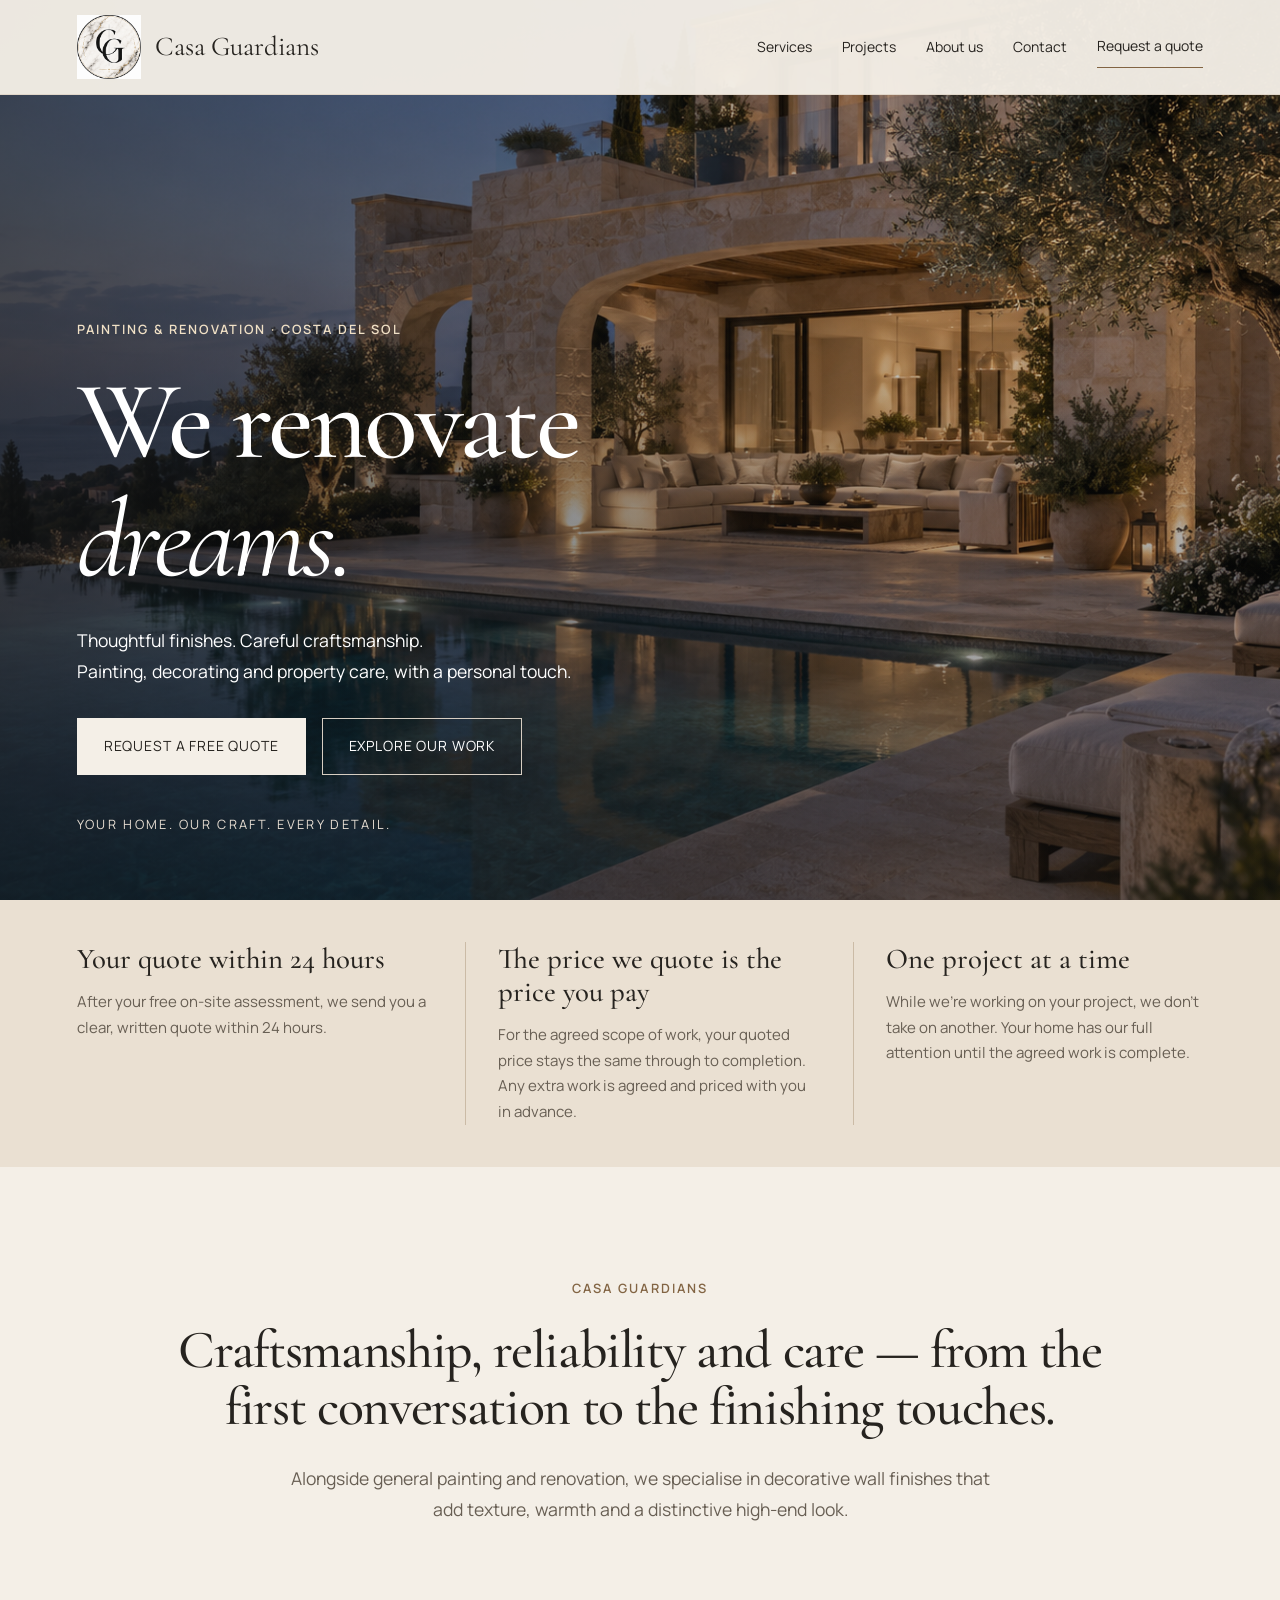
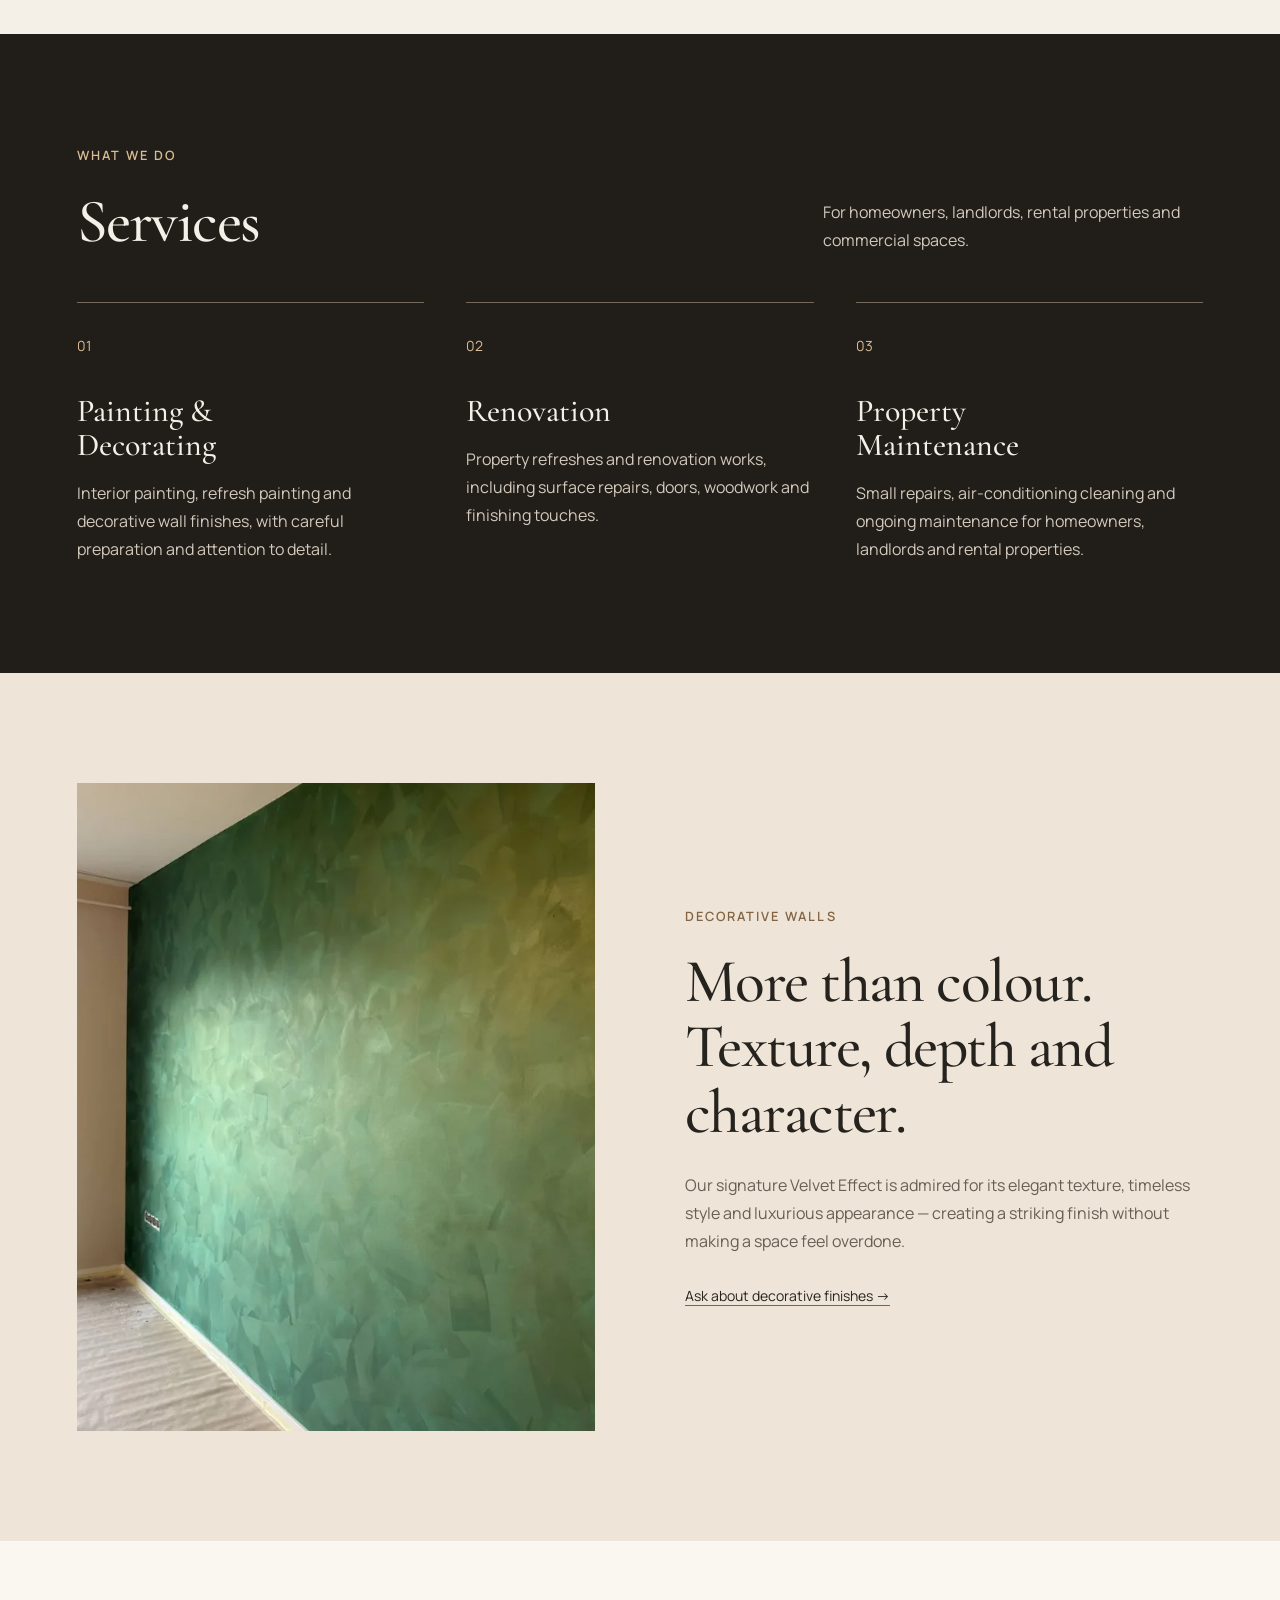
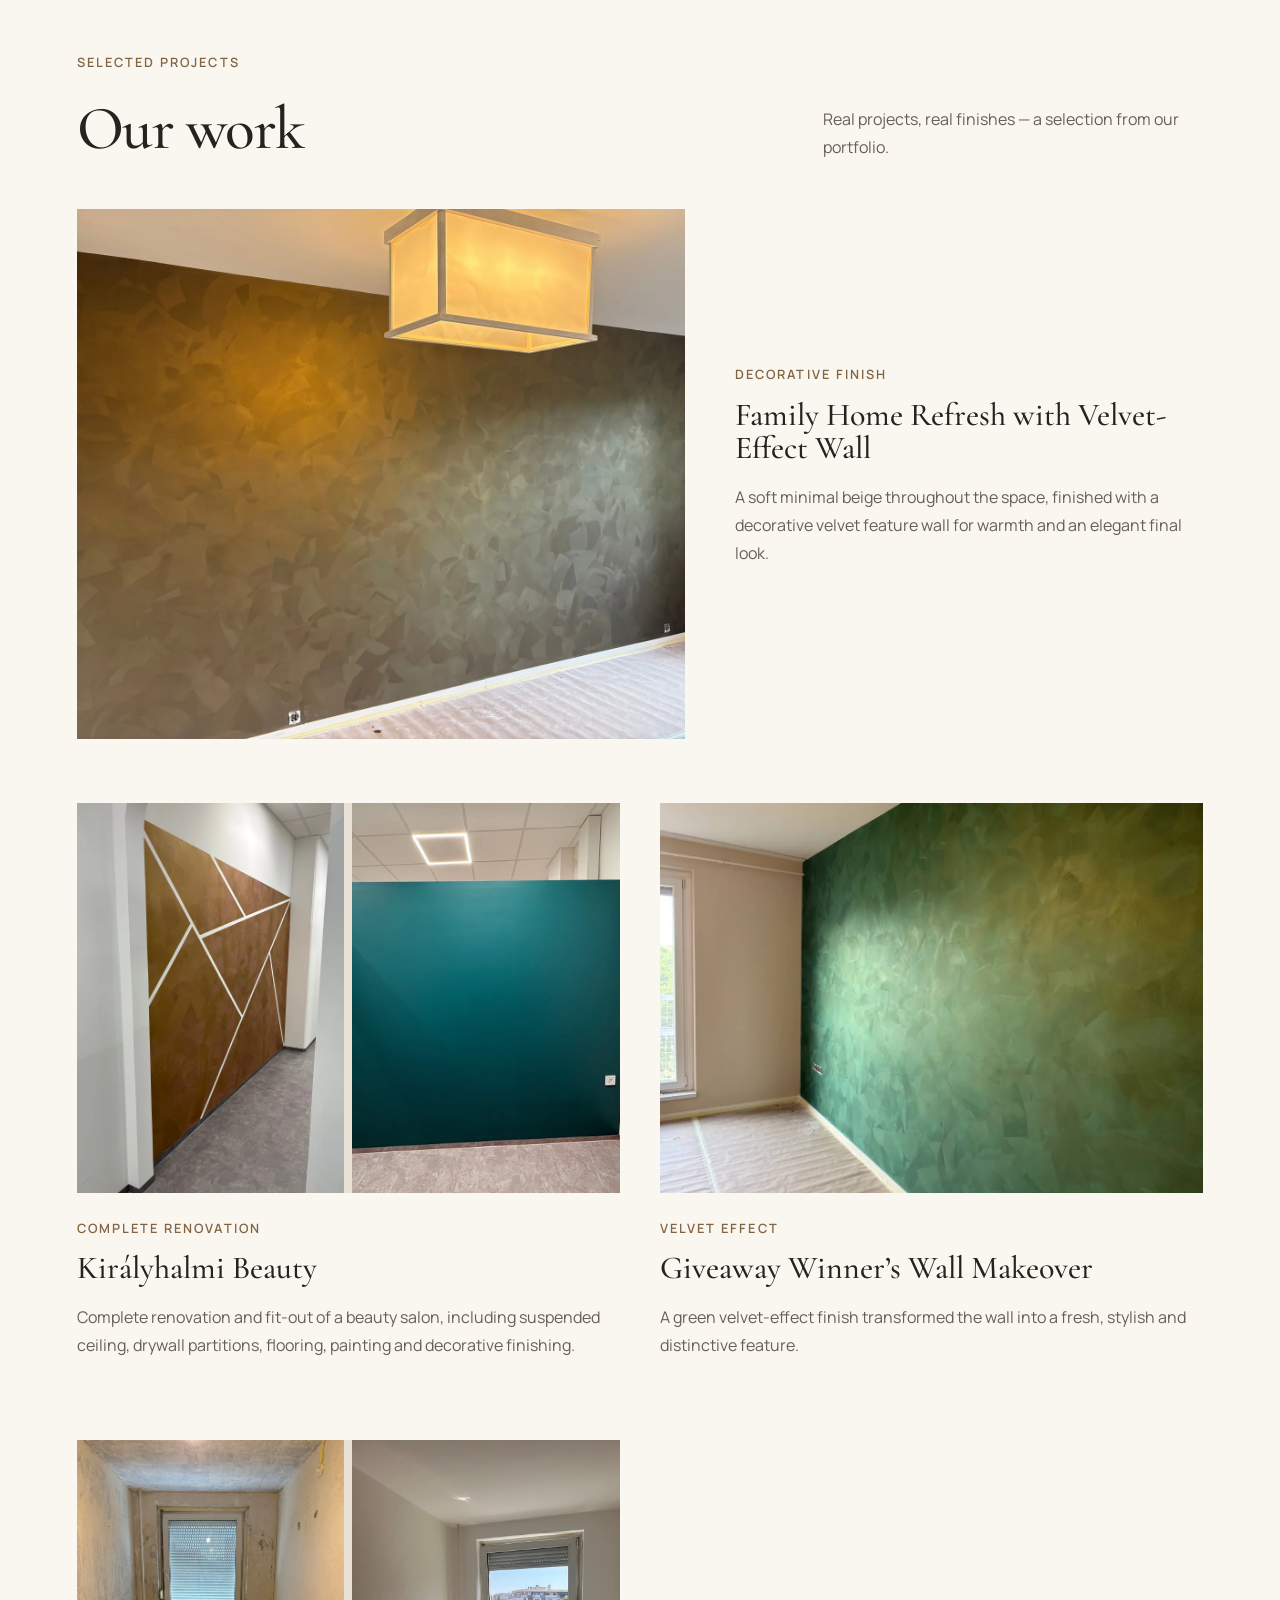
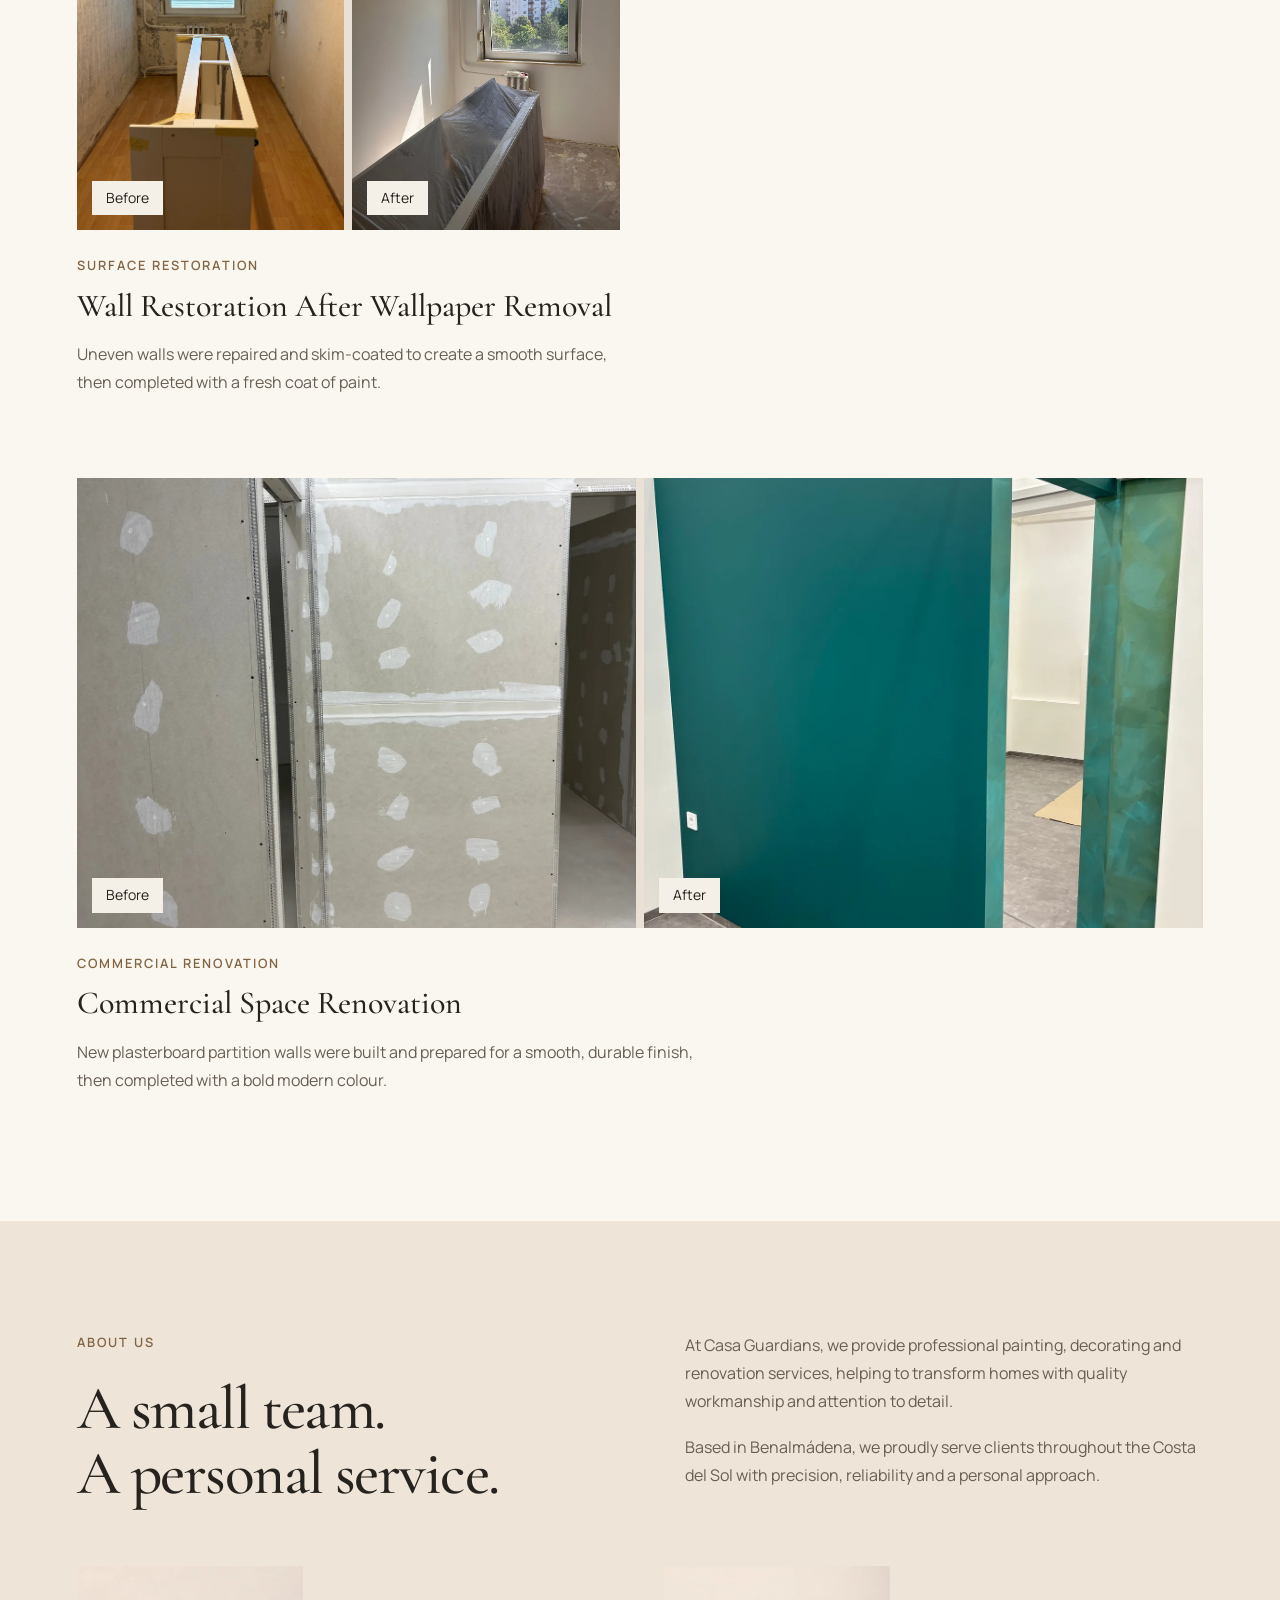
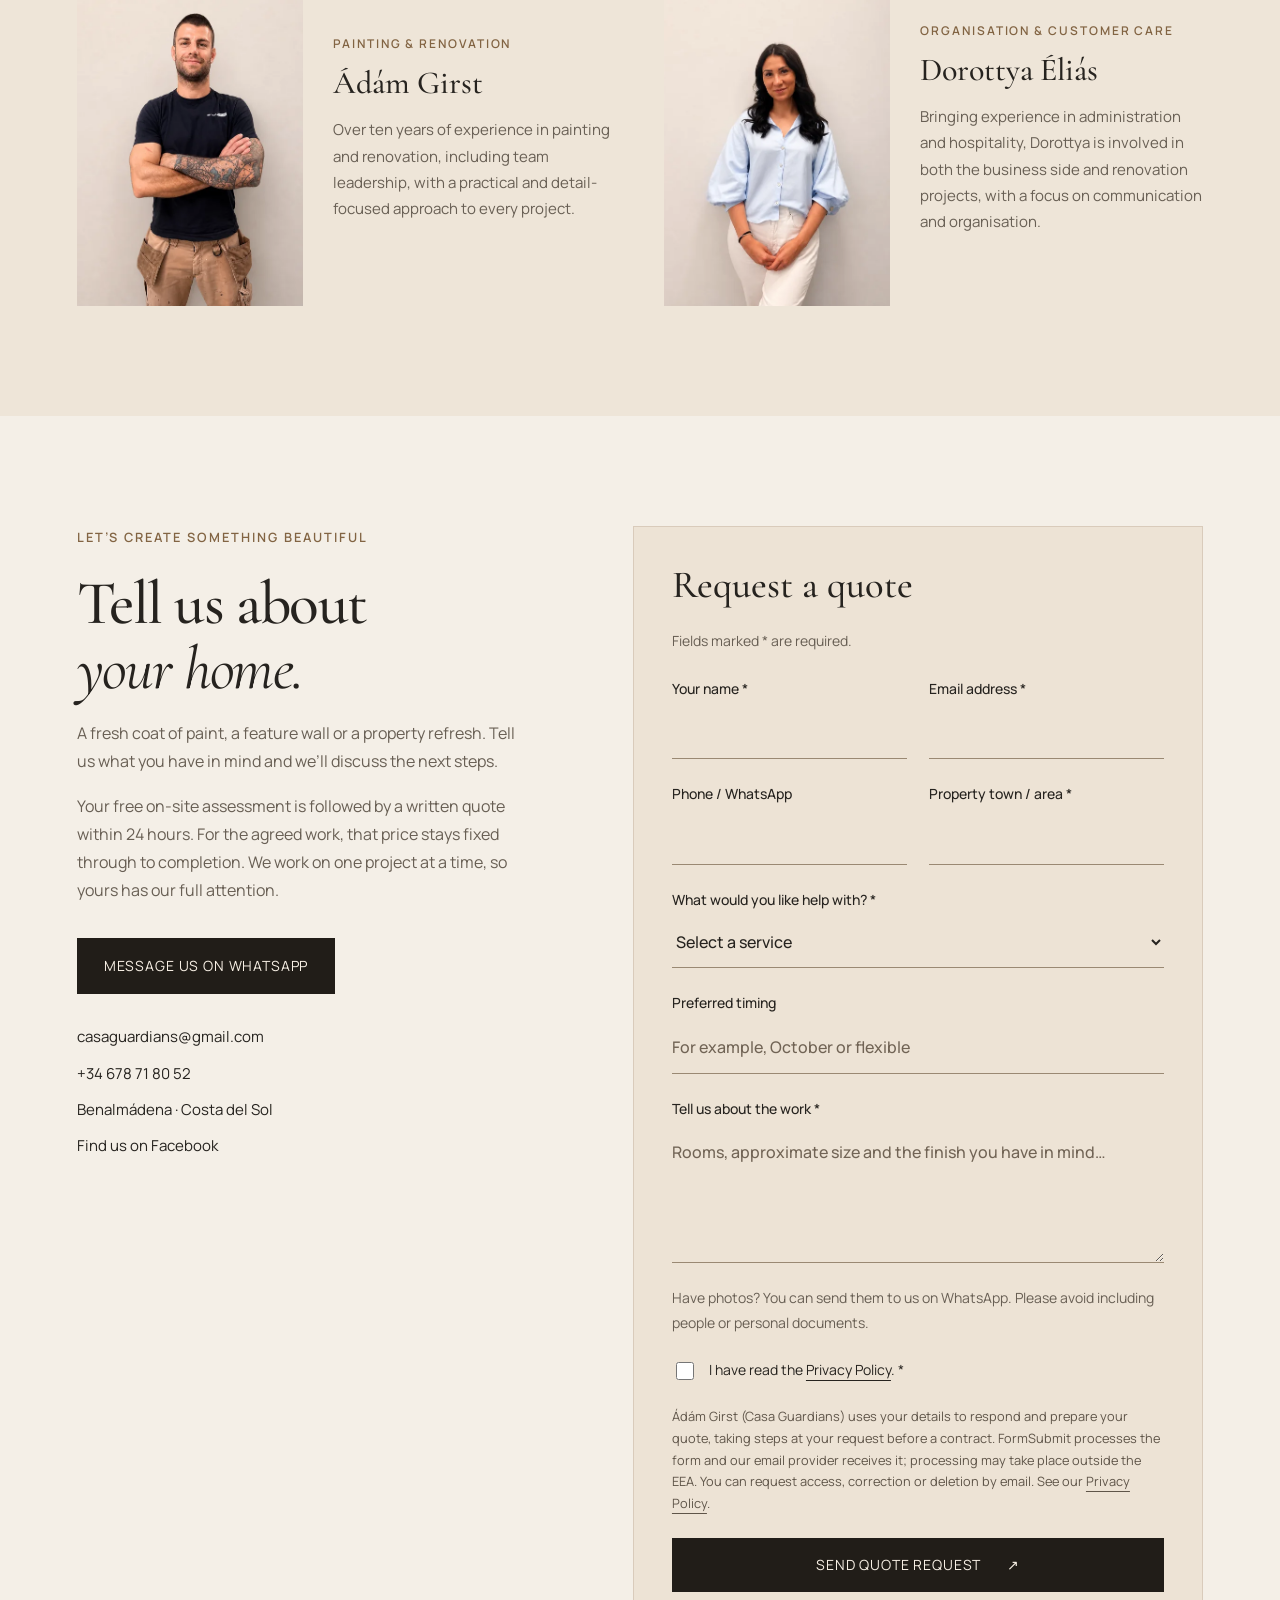
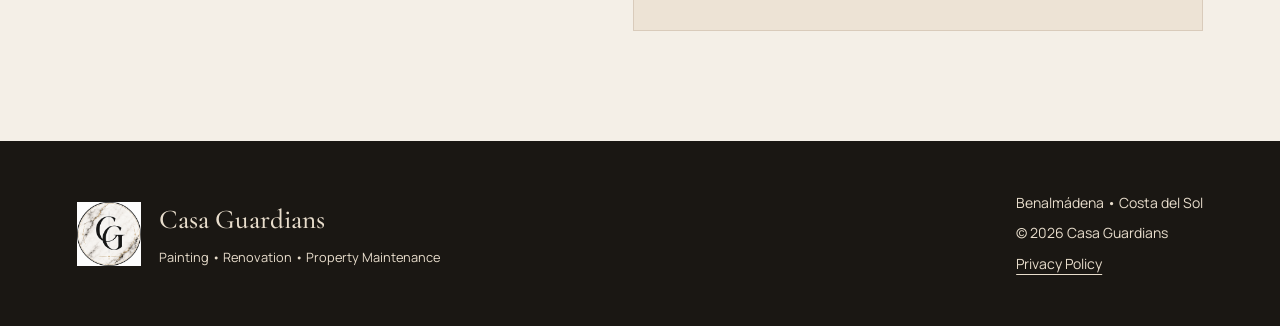
==== commit 81340423: "Add files via upload" ====
--- a/index.html
+++ b/index.html
@@ -12,7 +12,7 @@
   <link rel="preconnect" href="https://fonts.googleapis.com">
   <link rel="preconnect" href="https://fonts.gstatic.com" crossorigin>
   <link href="https://fonts.googleapis.com/css2?family=Cormorant+Garamond:ital,wght@0,400;0,500;0,600;1,400;1,500&family=Manrope:wght@400;500;600;700&display=swap" rel="stylesheet">
-  <link rel="stylesheet" href="style.css" />
+  <link rel="stylesheet" href="casa-5c495bcab5.css" />
 </head>
 <body>
   <a class="skip-link" href="#main">Skip to content</a>
@@ -52,7 +52,11 @@
         <p class="hero-footnote">YOUR HOME. OUR CRAFT. EVERY DETAIL.</p>
       </div>
     </section>
-    <div class="credentials"><div class="container credentials-inner"><span><strong>10+ years</strong> of experience</span><span>Free on-site assessment</span><span>Based in Benalmádena</span></div></div>
+    <section class="credentials promise-section" aria-label="Our commitment to your project"><div class="container credentials-inner">
+      <div><strong>Your quote within 24 hours</strong><p>After your free on-site assessment, we send you a clear, written quote within 24 hours.</p></div>
+      <div><strong>The price we quote is the price you pay</strong><p>For the agreed scope of work, your quoted price stays the same through to completion. Any extra work is agreed and priced with you in advance.</p></div>
+      <div><strong>One project at a time</strong><p>While we’re working on your project, we don’t take on another. Your home has our full attention until the agreed work is complete.</p></div>
+    </div></section>
 
     <section class="statement">
       <div class="container statement-grid">
@@ -237,7 +241,7 @@
           <p class="section-kicker">LET’S CREATE SOMETHING BEAUTIFUL</p>
           <h2>Tell us about<br><em>your home.</em></h2>
           <p>A fresh coat of paint, a feature wall or a property refresh. Tell us what you have in mind and we’ll discuss the next steps.</p>
-          <p>We offer a free on-site assessment and a clear quote before work begins.</p>
+          <p>Your free on-site assessment is followed by a written quote within 24 hours. For the agreed work, that price stays fixed through to completion. We work on one project at a time, so yours has our full attention.</p>
           <a class="button primary" href="https://wa.me/34678718052" target="_blank" rel="noopener">Message us on WhatsApp</a>
           <div class="contact-details">
             <a href="mailto:casaguardians@gmail.com">casaguardians@gmail.com</a>
@@ -294,7 +298,7 @@
     </div>
   </footer>
 
- <script src="script.js"></script>
+ <script src="casa-f15e1ee92f.js"></script>
 
 <!-- Cloudflare Web Analytics -->
 <script type="module"
--- a/casa-5c495bcab5.css
+++ b/casa-5c495bcab5.css
@@ -0,0 +1,15 @@
+:root{--bg:#f4efe7;--paper:#faf7f1;--ink:#26231f;--muted:#685f54;--gold:#826443;--line:#cfc3b3;--dark:#211d18}*{box-sizing:border-box}html{scroll-behavior:smooth;scroll-padding-top:110px}body{margin:0;background:var(--bg);color:var(--ink);font-family:Manrope,Arial,sans-serif;line-height:1.75;font-size:16px;-webkit-font-smoothing:antialiased}img{display:block;max-width:100%}a{color:inherit;text-underline-offset:5px}h1,h2,h3,.form-heading{font-family:'Cormorant Garamond',Georgia,serif;font-weight:500;line-height:1.06;margin:0}h1{font-size:clamp(5rem,8.7vw,8.5rem);letter-spacing:-.035em}h2{font-size:clamp(2.7rem,4.8vw,4.8rem);letter-spacing:-.025em}h3{font-size:2rem}h1 em,h2 em{font-weight:400}p{margin:1.1rem 0}.container{width:min(1320px,88%);margin-inline:auto}.section{padding:110px 0}.eyebrow,.section-kicker,.project-type,.role{font-size:.8rem;letter-spacing:.16em;text-transform:uppercase;font-weight:600;color:var(--gold);margin:0 0 22px}.site-header{position:absolute;inset:0 0 auto;z-index:20;background:rgba(244,239,231,.96);border-bottom:1px solid #e1d7ca}.nav-wrap{min-height:94px;display:flex;align-items:center;justify-content:space-between;gap:25px}.brand{display:flex;align-items:center;gap:14px;text-decoration:none}.brand-logo{width:64px;height:64px;object-fit:contain}.brand-name{font-family:'Cormorant Garamond',Georgia,serif;font-size:1.7rem;white-space:nowrap}.nav{display:flex;align-items:center;gap:30px}.nav a{font-size:.875rem;text-decoration:none}.nav a:hover{text-decoration:underline}.nav-cta{border-bottom:1px solid var(--gold);padding:8px 0}.menu-toggle{display:none;width:46px;height:46px;border:1px solid var(--line);background:transparent;padding:10px;cursor:pointer}.menu-toggle span{display:block;height:1px;background:var(--ink);margin:6px 0}.hero{min-height:850px;min-height:100svh;position:relative;display:flex;align-items:flex-end;color:#fff;padding-top:94px}.hero-background,.hero-shade{position:absolute;inset:0;width:100%;height:100%;object-fit:cover;object-position:center}.hero-shade{background:linear-gradient(90deg,rgba(17,19,21,.65),rgba(20,20,18,.22) 73%),linear-gradient(0deg,rgba(13,16,20,.35),transparent 70%)}.hero-content{position:relative;padding:105px 0 65px}.hero .eyebrow{color:#f1e1c6}.hero-text{font-size:1.1rem;max-width:590px;margin:26px 0;line-height:1.8}.hero-actions{display:flex;gap:16px;flex-wrap:wrap;margin:30px 0}.button{display:inline-flex;align-items:center;justify-content:center;gap:26px;min-height:54px;padding:15px 26px;border:1px solid transparent;font-family:inherit;font-size:.875rem;letter-spacing:.06em;text-transform:uppercase;text-decoration:none;cursor:pointer;transition:background .2s,color .2s}.primary{background:var(--dark);color:#f8f0e5}.primary:hover{background:#46392b}.light-btn{background:var(--bg);color:var(--ink)}.light-btn:hover{background:#fff}.hero-outline{border-color:#d7cec2;color:#fff}.hero-outline:hover{background:#f4efe7;color:var(--ink)}.hero-footnote{font-size:.8rem;letter-spacing:.18em;color:#e7ded3;margin:38px 0 0}.credentials{background:#eae0d2}.credentials-inner{display:flex;justify-content:space-between;gap:24px;padding-block:25px;font-size:.875rem}.credentials strong{font-weight:600}.statement{padding:110px 0;background:var(--bg)}.statement-grid{max-width:940px;text-align:center}.statement h2{font-size:clamp(2.6rem,4.2vw,4.25rem)}.statement-copy{max-width:720px;margin:28px auto 0;color:var(--muted);font-size:1.1rem}.services{background:var(--dark);color:var(--bg)}.section-heading{display:flex;justify-content:space-between;align-items:flex-end;gap:45px;margin-bottom:48px}.section-heading>p{max-width:380px;color:var(--muted);margin:0}.services .section-kicker,.services .service-no{color:#d9bc95}.services .section-heading>p,.services .service-card p{color:#d3c9bd}.service-grid{display:grid;grid-template-columns:repeat(3,minmax(0,1fr));gap:42px}.service-card{border-top:1px solid #756b5d;padding-top:28px}.service-no{font-size:.875rem}.service-card h3{margin-top:35px;max-width:270px}.service-card p{margin-bottom:0}.feature-section{background:#eee5d8}.feature-grid{display:grid;grid-template-columns:1fr 1fr;gap:7vw;align-items:center}.feature-media img{width:100%;aspect-ratio:4/5;object-fit:cover}.feature-copy p:not(.section-kicker){color:var(--muted);margin:26px 0}.text-link{text-decoration:none;border-bottom:1px solid var(--gold);font-size:.875rem;line-height:2}.projects{background:var(--paper)}.projects-grid{display:grid;grid-template-columns:repeat(2,minmax(0,1fr));gap:64px 40px}.project-card{min-width:0}.project-image{overflow:hidden;background:#e9e1d6}.project-image>img{width:100%;height:390px;object-fit:cover}.project-content{padding-top:24px}.project-content h3{max-width:600px}.project-type{margin-bottom:12px}.project-content>p:last-child{color:var(--muted);max-width:640px}.project-large,.project-wide{grid-column:1/-1}.project-large{display:grid;grid-template-columns:1.3fr 1fr;gap:50px;align-items:center}.project-large .project-image>img{height:530px}.project-large .project-content{padding:0}.split-image,.before-after{display:grid;grid-template-columns:1fr 1fr;gap:8px}.split-image>img{width:100%;height:390px;object-fit:cover}.before-after figure{position:relative;margin:0;min-width:0}.before-after img{width:100%;height:390px;object-fit:cover}.before-after figcaption{position:absolute;bottom:15px;left:15px;background:#f4efe7;padding:5px 14px;font-size:.875rem}.project-wide .before-after img{height:450px}.project-wide .project-content{max-width:820px}.about{background:#eee5d8}.about-intro{display:grid;grid-template-columns:1fr 1fr;gap:7vw;margin-bottom:60px;align-items:start}.about-copy p:first-child{margin-top:0}.about-copy{color:var(--muted)}.team-grid{display:grid;grid-template-columns:1fr 1fr;gap:48px}.team-card{display:grid;grid-template-columns:.8fr 1fr;gap:30px;align-items:center}.team-photo img{width:100%;height:340px;object-fit:cover;object-position:center top}.team-info p{font-size:.94rem;color:var(--muted)}.team-info .role{font-size:.75rem;color:var(--gold);margin:0 0 12px}.contact-section{background:#f4efe7}.contact-grid{display:grid;grid-template-columns:.9fr 1.1fr;gap:7vw;align-items:start}.contact-copy>p:not(.section-kicker){color:var(--muted);max-width:440px}.contact-copy .button{margin-top:16px}.contact-details{display:grid;gap:10px;margin-top:30px;font-size:.94rem}.contact-details a{text-decoration:none;overflow-wrap:anywhere}.quote-form{display:grid;gap:23px;padding:38px;background:#ede3d5;border:1px solid #d9cbbb}.form-heading{font-size:2.4rem;margin:0}.form-intro{font-size:.875rem;color:var(--muted);margin:0}.form-row{display:grid;grid-template-columns:1fr 1fr;gap:22px}.quote-form label{display:block;font-size:.875rem;font-weight:500}.quote-form :is(input:not([type=checkbox]),select,textarea){display:block;width:100%;min-width:0;border:0;border-bottom:1px solid #9a8973;background:transparent;font:inherit;font-size:1rem;color:var(--ink);padding:12px 0;margin-top:5px;border-radius:0}.quote-form textarea{resize:vertical;min-height:110px}.quote-form select{min-height:51px}.quote-form input::placeholder,.quote-form textarea::placeholder{color:#716455;opacity:1}.quote-form .checkbox-label{display:flex;align-items:flex-start;gap:12px;font-weight:400}.checkbox-label input{width:18px;height:18px;flex-shrink:0;margin-top:4px;accent-color:var(--dark)}.privacy-summary{font-size:.8rem;line-height:1.7;color:#5f5549;margin:0}.quote-form .honeypot{display:none!important}.form-status{margin:0;font-size:.875rem}.form-status:empty{display:none}.button:disabled{opacity:.65;cursor:wait}.form-status.error{color:#8a2020}.form-status.success{color:#244a34}footer{background:#1a1713;color:#e8ddcc;padding:50px 0}.footer-wrap{display:flex;justify-content:space-between;gap:36px;align-items:center}.footer-brand{display:flex;gap:18px;align-items:center}.footer-brand img{width:64px;height:64px;object-fit:contain}.footer-brand strong{font-family:'Cormorant Garamond',Georgia,serif;font-size:1.7rem;font-weight:500}.footer-brand p{font-size:.8rem;margin:3px 0}.footer-meta{display:grid;gap:6px;font-size:.875rem}a:focus-visible,button:focus-visible,input:focus-visible,textarea:focus-visible,select:focus-visible{outline:3px solid #ae8553;outline-offset:5px}.skip-link{position:fixed;left:20px;top:-100px;padding:12px 20px;background:white;color:black;z-index:100}.skip-link:focus{top:12px}.reveal{opacity:1;transform:none}.legal-main{padding:155px 0 90px}.legal-content{max-width:850px}.legal-content h1{font-size:clamp(3.5rem,6vw,5rem)}.legal-content h2{font-size:2.2rem;margin-top:38px}.legal-content p,.legal-content li{color:var(--muted)}.draft-note{padding:20px;border:1px solid #b89365;background:#eee1ce}.legal-content a{overflow-wrap:anywhere}.thank-you{min-height:75vh}
+@media(min-width:1700px){.hero-content{padding-bottom:100px}}
+@media(max-width:1100px){.nav{gap:18px}.team-card{grid-template-columns:1fr}.team-photo img{height:420px}.contact-grid{gap:40px}.quote-form{padding:28px}.project-large{gap:35px}.brand-name{font-size:1.4rem}}
+@media(max-width:850px){.menu-toggle{display:block}.nav{display:none;position:absolute;left:0;right:0;top:94px;background:var(--bg);padding:25px 6%;flex-direction:column;align-items:flex-start;box-shadow:0 12px 20px #0001}.nav.open{display:flex}.section{padding:80px 0}.statement{padding:80px 0}.feature-grid,.contact-grid,.about-intro{grid-template-columns:1fr;gap:42px}.feature-media img{max-height:580px;aspect-ratio:1.1;object-position:center}.feature-copy{max-width:650px}.section-heading{align-items:flex-start;flex-direction:column;gap:22px}.service-grid{gap:24px}.service-card h3{font-size:1.75rem}.project-large{display:block}.project-large .project-content{padding-top:24px}.project-large .project-image>img{height:460px}.project-image>img,.split-image>img,.before-after img{height:320px}.team-grid{gap:30px}.quote-form{padding:35px}.contact-copy>p:not(.section-kicker){max-width:640px}.footer-wrap{align-items:flex-start}}
+@media(max-width:560px){.container{width:88%}.nav-wrap{min-height:78px}.brand-logo{width:48px;height:48px}.brand-name{font-size:1.35rem}.nav{top:78px}.hero{padding-top:78px;min-height:820px;min-height:100svh}.hero-background{object-position:65% center}.hero-shade{background:linear-gradient(90deg,#11131899,#14141244),linear-gradient(0deg,#0d101466,transparent)}.hero-content{padding:100px 0 42px}h1{font-size:clamp(4.2rem,17vw,6rem)}.hero .eyebrow{font-size:.75rem;max-width:290px;line-height:1.8}.hero-text{font-size:1rem}.hero-actions{flex-direction:column;margin:25px 0}.hero-footnote{font-size:.75rem;letter-spacing:.1em;margin-top:28px}.credentials-inner{display:grid;gap:10px;text-align:center;font-size:.875rem}.section{padding:65px 0}.statement{padding:70px 0}.section-kicker{font-size:.75rem}.service-grid,.projects-grid,.team-grid{grid-template-columns:1fr}.service-grid{gap:36px}.service-card h3{font-size:2rem;margin-top:20px;max-width:none}.projects-grid{gap:42px}.project-large,.project-wide{grid-column:auto}.project-large .project-image>img{height:350px}.before-after img,.project-wide .before-after img,.split-image>img{height:300px}.project-image>img{height:360px}.team-photo img{height:auto;aspect-ratio:4/4.5}.team-card{gap:24px}.team-grid{gap:45px}.quote-form{padding:26px 20px;gap:22px}.form-row{grid-template-columns:1fr;gap:22px}.footer-wrap{flex-direction:column}.footer-brand{align-items:flex-start}.footer-brand p{max-width:210px}.footer-meta{gap:10px}.legal-main{padding-top:125px}.contact-copy .button{font-size:.8rem}.button{padding-inline:20px}.form-heading{font-size:2.1rem}}
+@media(prefers-reduced-motion:reduce){html{scroll-behavior:auto}*{transition:none!important}}
+h1,h2,h3{overflow-wrap:break-word}.brand,.brand-name,.menu-toggle{flex-shrink:0}
+@media(max-width:360px){h1{font-size:3.65rem}.brand-name{font-size:1.12rem}.brand{gap:8px}.nav-wrap{gap:12px}.brand-logo{width:42px;height:42px}.quote-form{padding-inline:16px}}
+
+/* Clear commitments immediately below the hero. */
+.promise-section .credentials-inner{display:grid;grid-template-columns:repeat(3,minmax(0,1fr));gap:38px;padding-block:42px;text-align:left}
+.promise-section strong{display:block;font-family:'Cormorant Garamond',Georgia,serif;font-size:1.8rem;line-height:1.15;font-weight:500}
+.promise-section p{font-size:.94rem;line-height:1.7;color:var(--muted);margin:14px 0 0}
+.promise-section .credentials-inner>div+div{border-left:1px solid #cbbba6;padding-left:32px}
+@media(max-width:850px){.promise-section .credentials-inner{grid-template-columns:1fr;gap:24px;padding-block:32px}.promise-section .credentials-inner>div+div{border-left:0;border-top:1px solid #cbbba6;padding-left:0;padding-top:24px}}
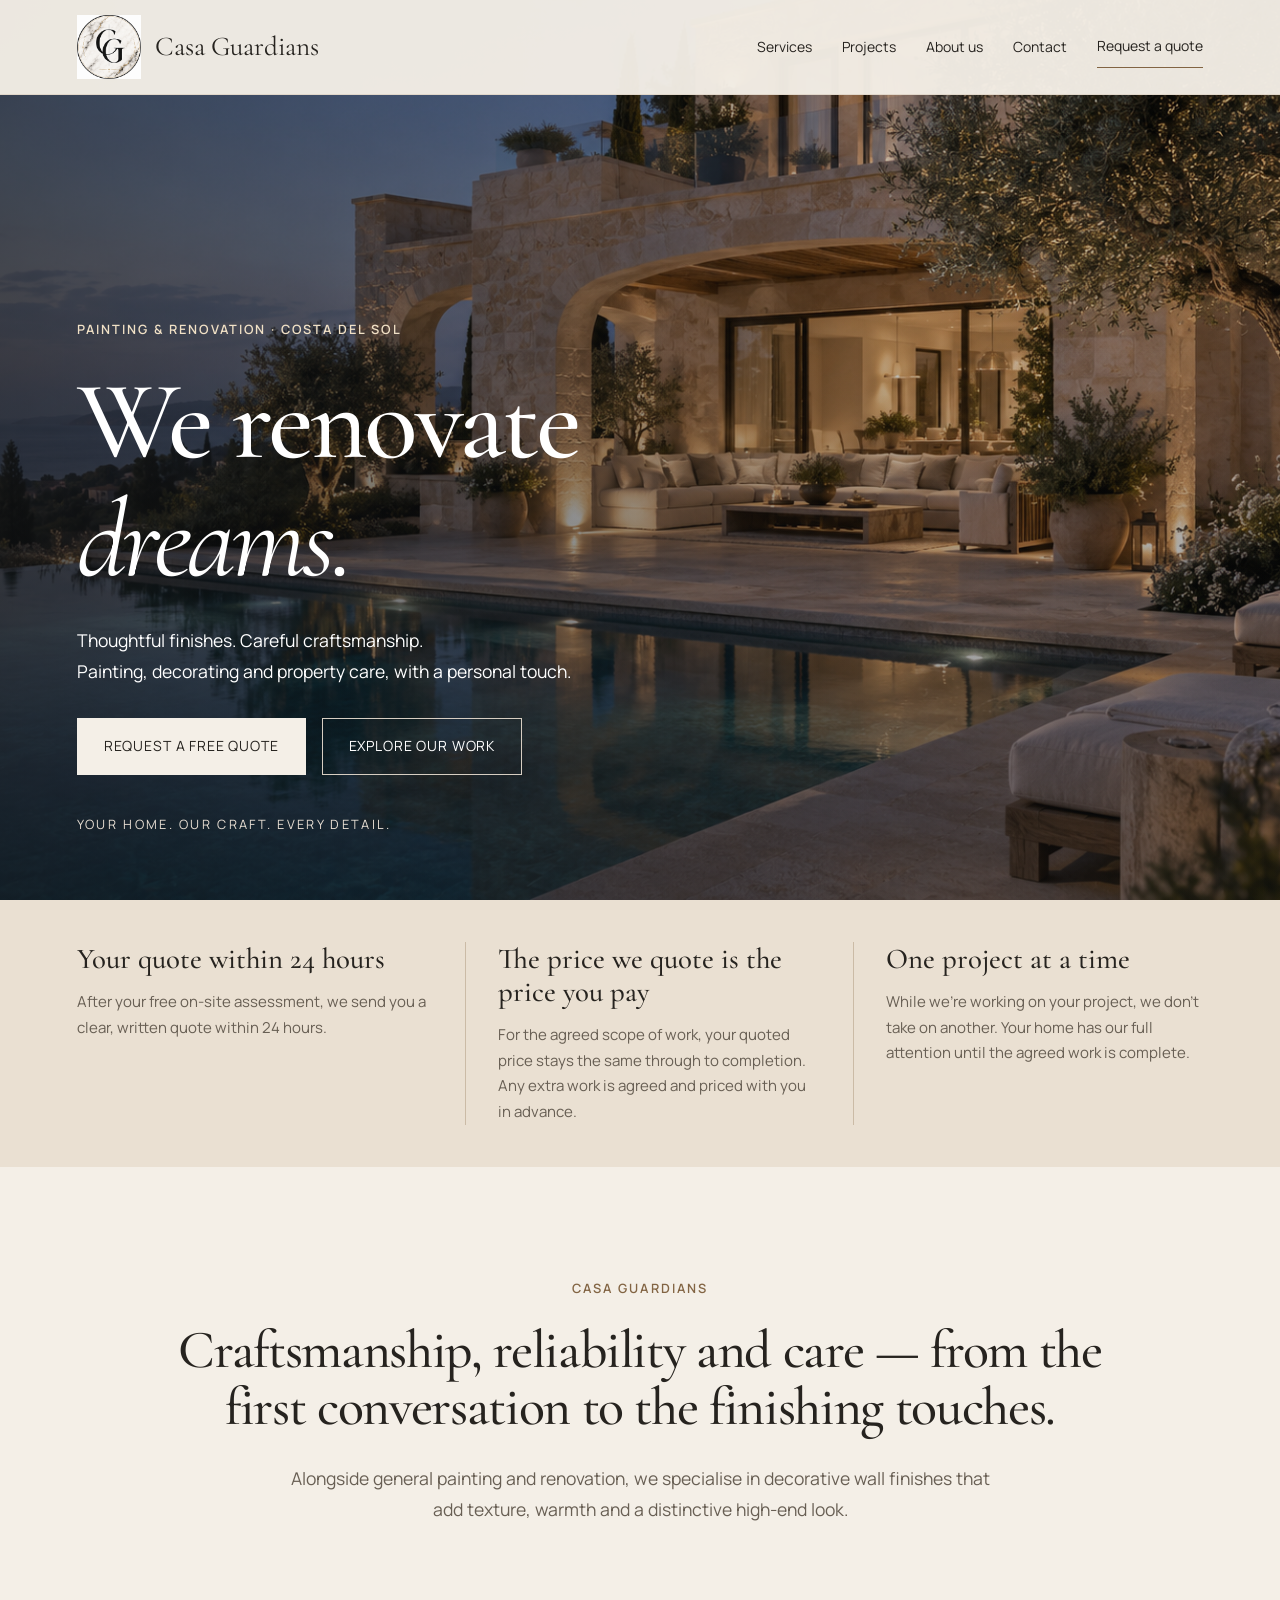
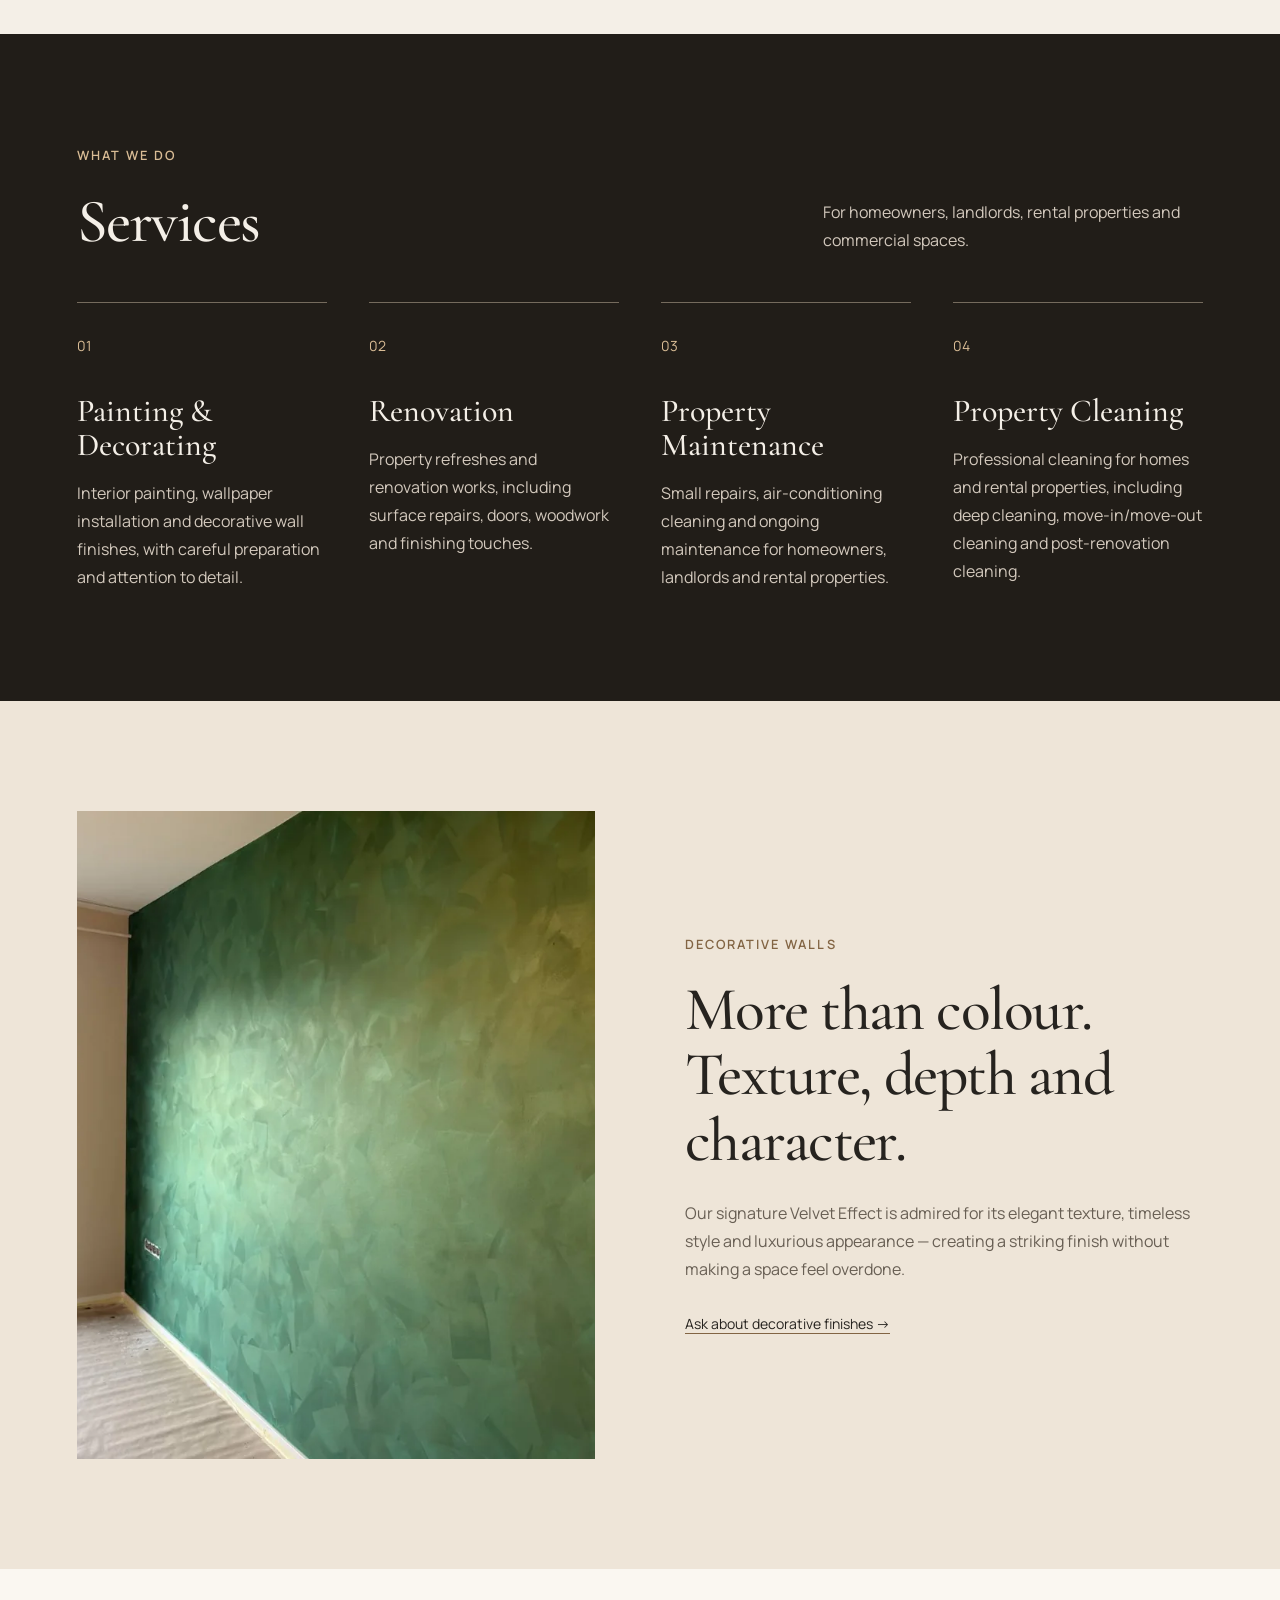
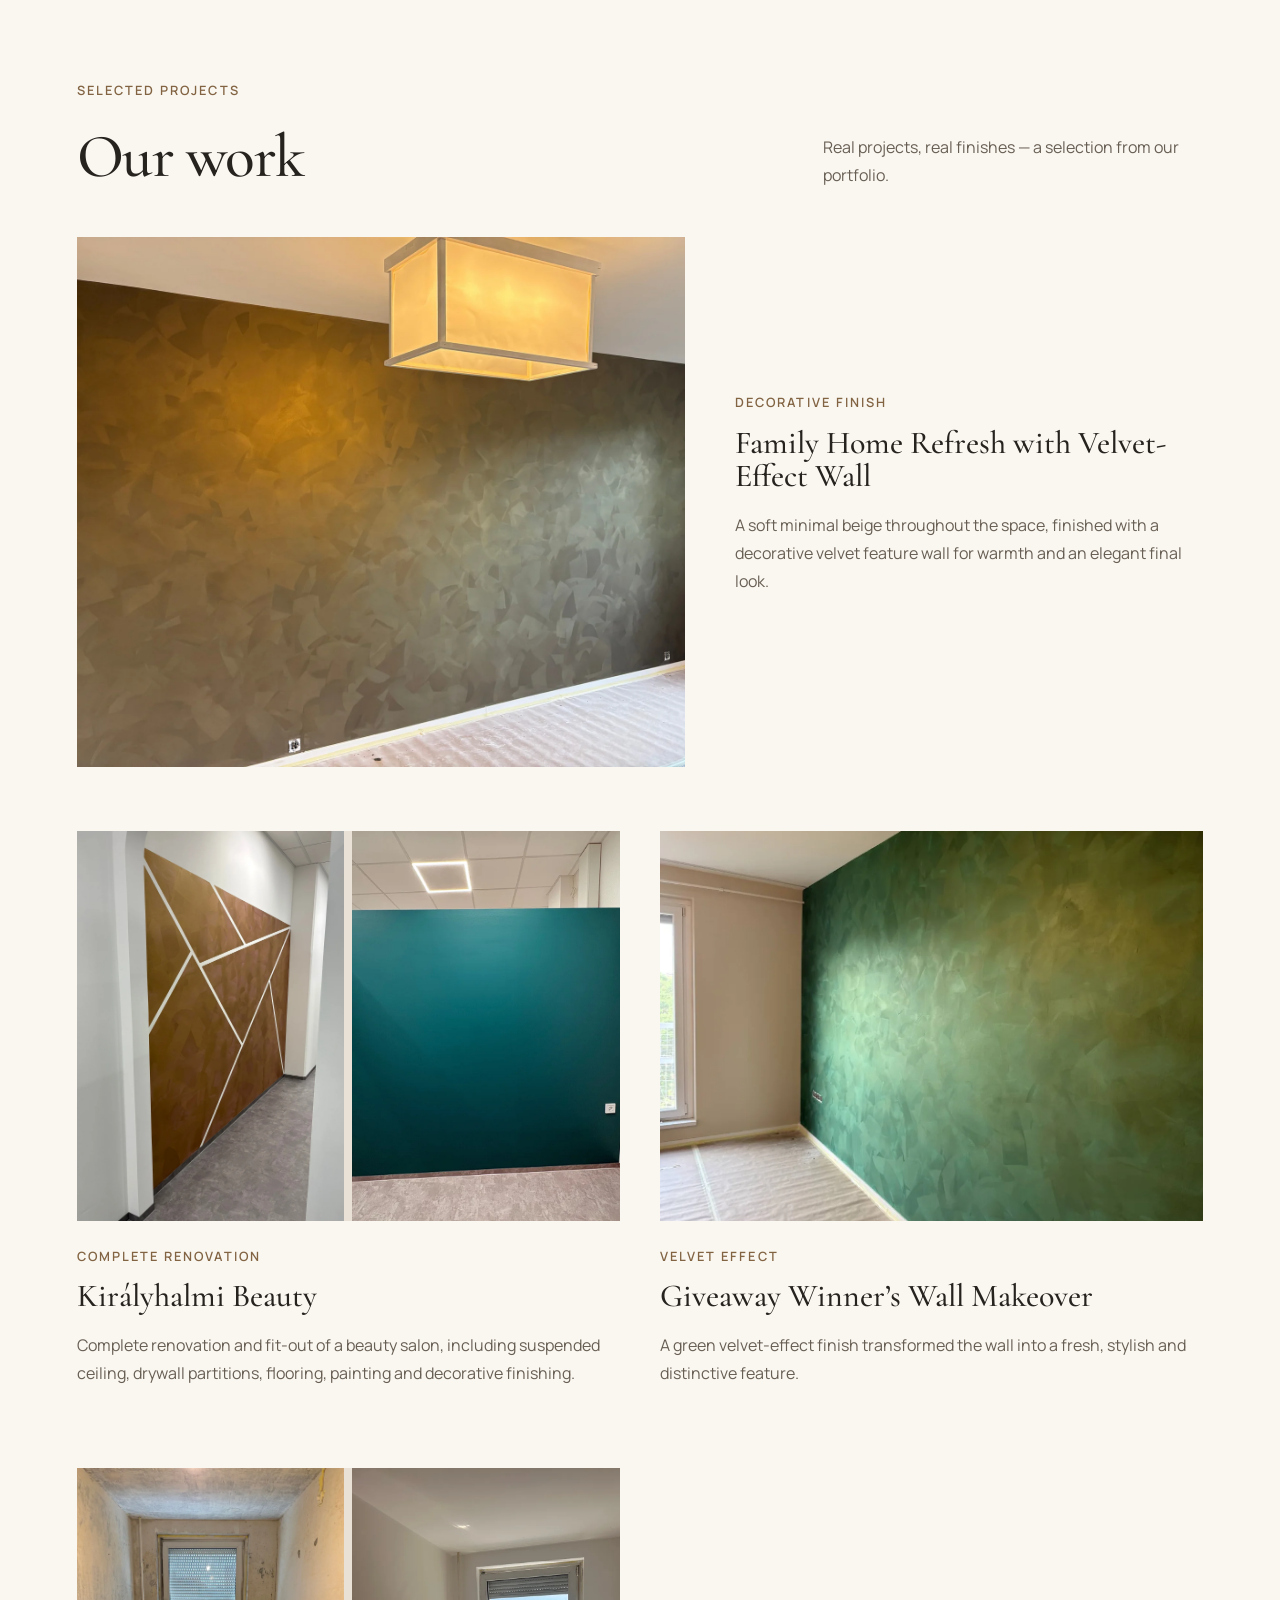
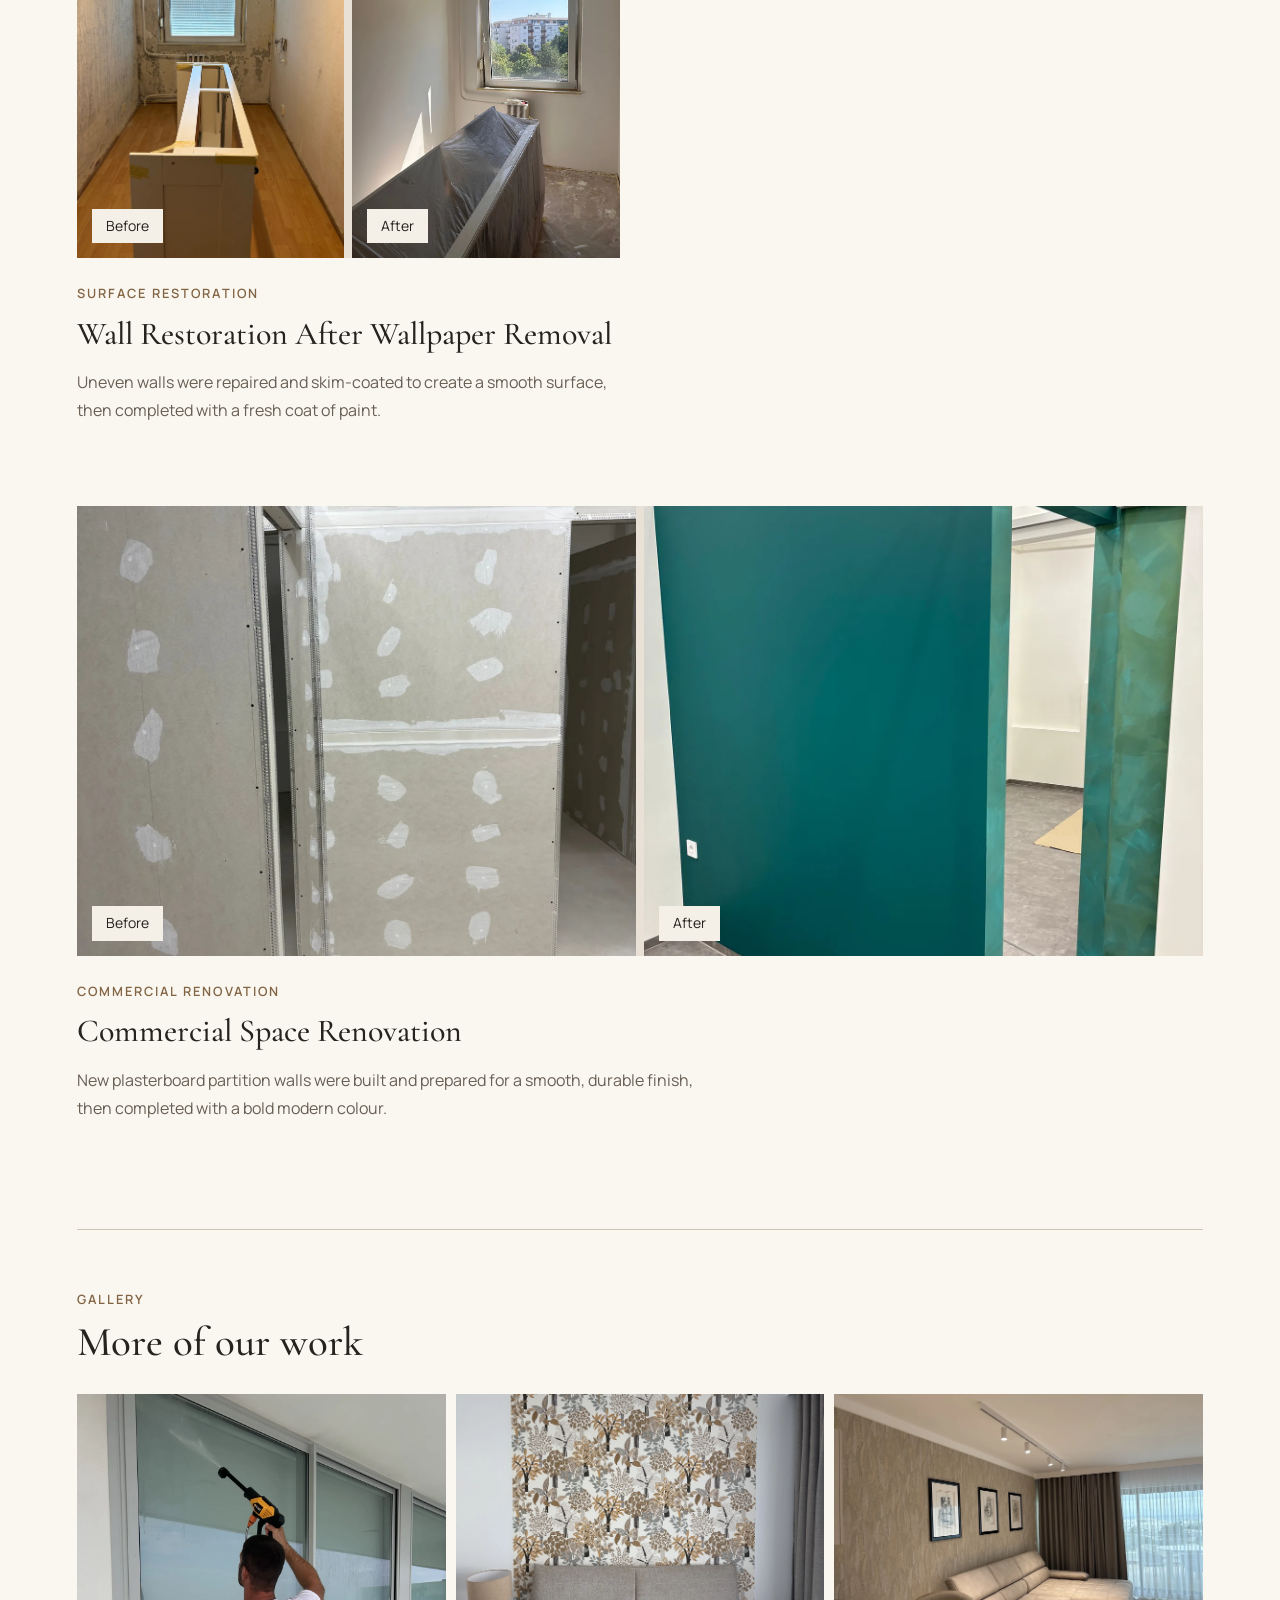
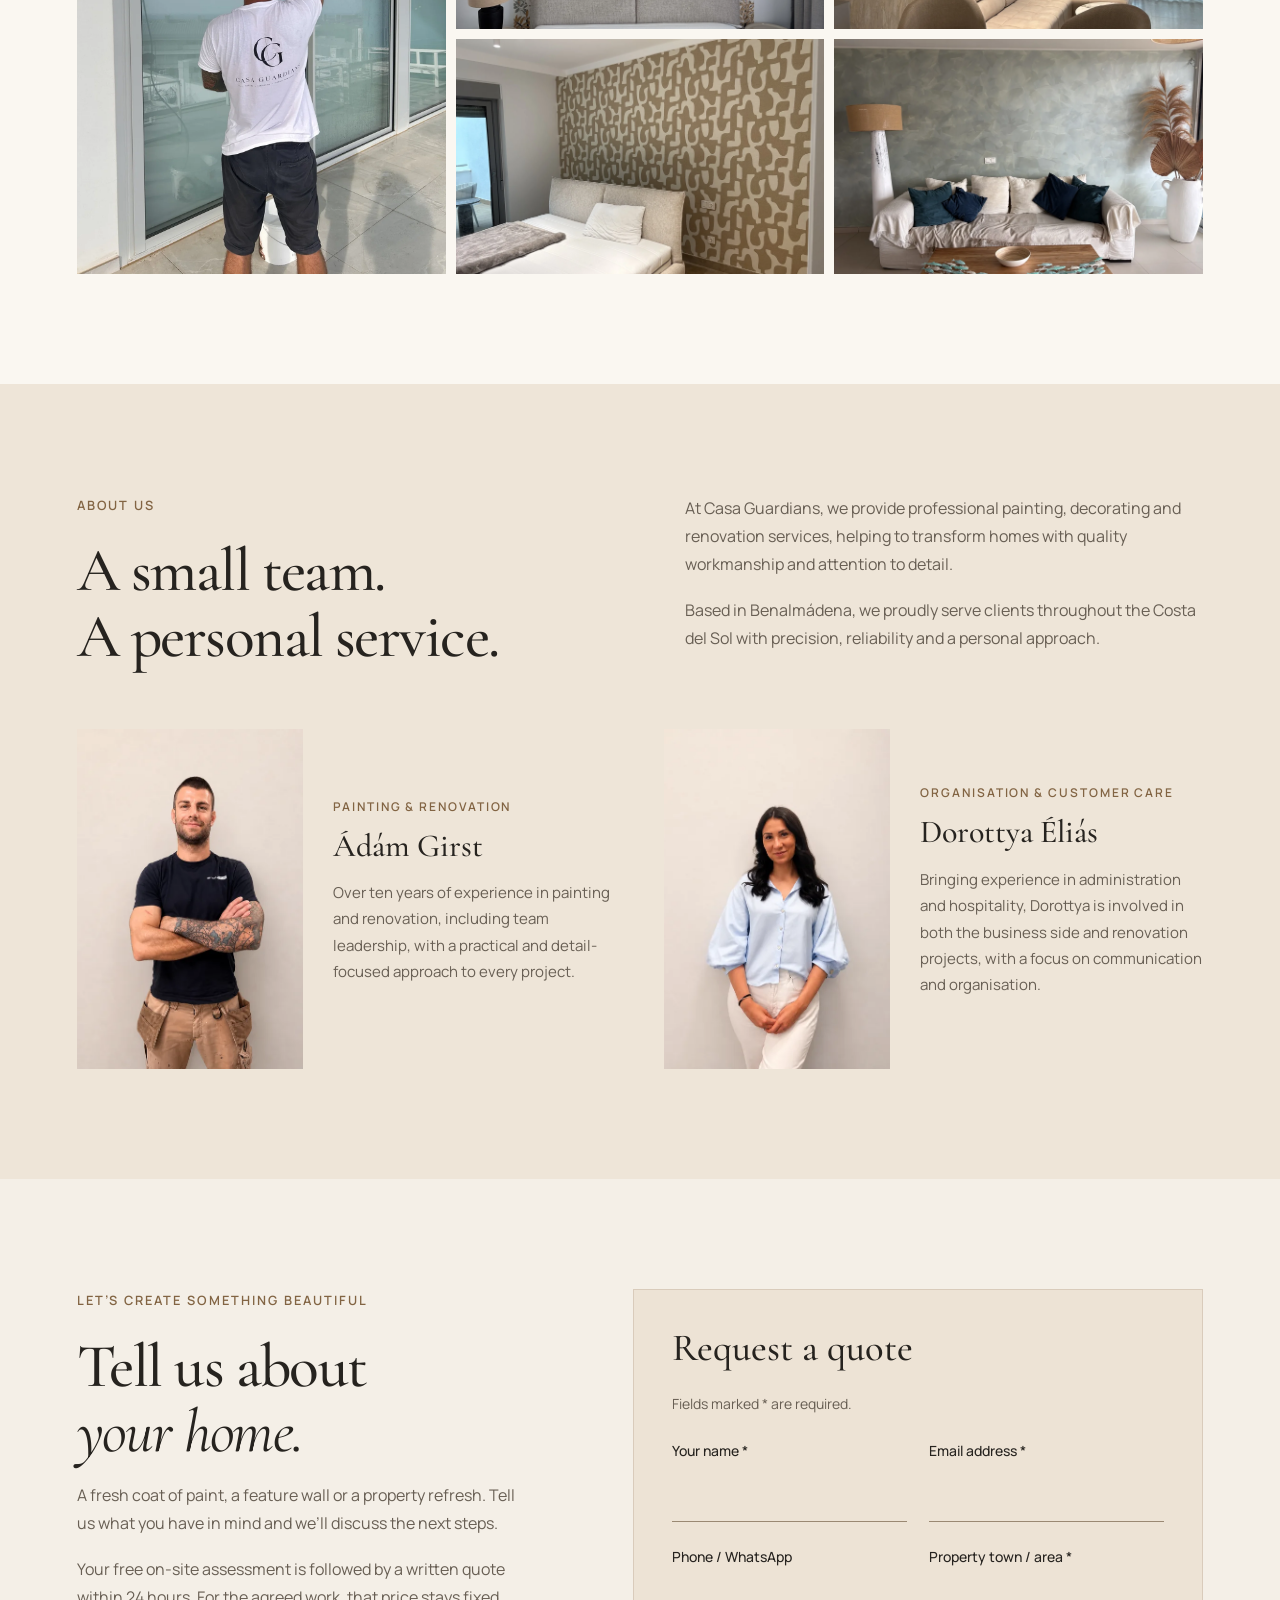
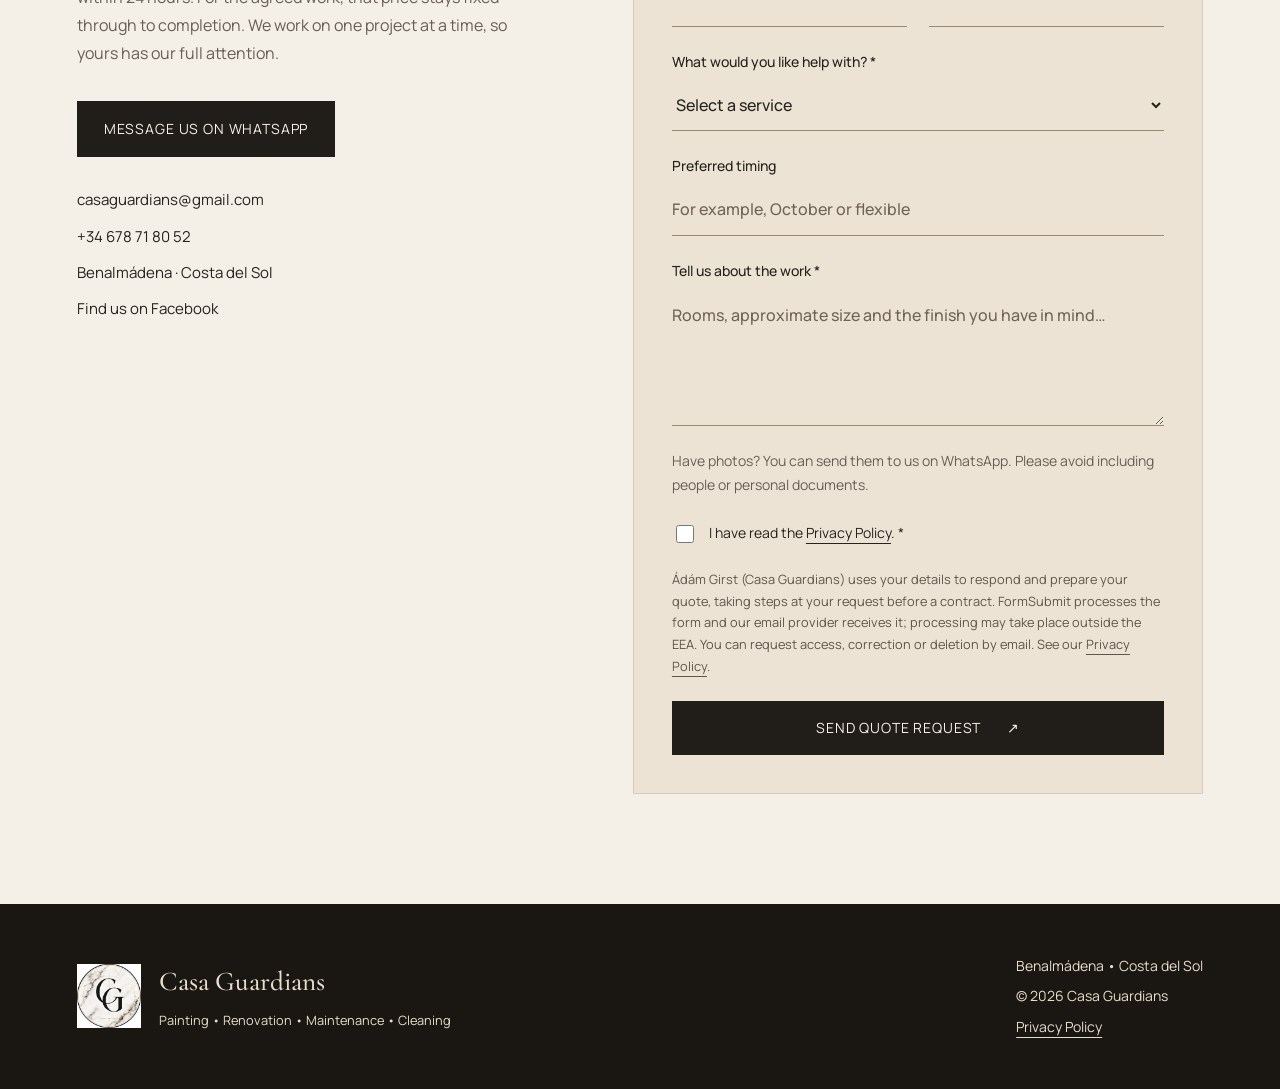
==== commit 7a1f5aa9: "Add files via upload" ====
--- a/index.html
+++ b/index.html
@@ -3,7 +3,7 @@
 <head>
   <meta charset="UTF-8" />
   <meta name="viewport" content="width=device-width, initial-scale=1.0" />
-  <meta name="description" content="Casa Guardians — professional painting, decorative finishes, renovation and property maintenance across the Costa del Sol." />
+  <meta name="description" content="Casa Guardians — professional painting, wallpaper installation, renovation, property maintenance and cleaning across the Costa del Sol." />
   <meta name="theme-color" content="#f4efe7" />
   <link rel="canonical" href="https://casaguardians.com/" />
   <link rel="icon" href="logo.png" />
@@ -12,7 +12,7 @@
   <link rel="preconnect" href="https://fonts.googleapis.com">
   <link rel="preconnect" href="https://fonts.gstatic.com" crossorigin>
   <link href="https://fonts.googleapis.com/css2?family=Cormorant+Garamond:ital,wght@0,400;0,500;0,600;1,400;1,500&family=Manrope:wght@400;500;600;700&display=swap" rel="stylesheet">
-  <link rel="stylesheet" href="casa-5c495bcab5.css" />
+  <link rel="stylesheet" href="casa-a231b51b8e.css" />
 </head>
 <body>
   <a class="skip-link" href="#main">Skip to content</a>
@@ -82,7 +82,7 @@
           <article class="service-card reveal reveal-up" style="--delay: 0ms">
             <span class="service-no">01</span>
             <h3>Painting & Decorating</h3>
-            <p>Interior painting, refresh painting and decorative wall finishes, with careful preparation and attention to detail.</p>
+            <p>Interior painting, wallpaper installation and decorative wall finishes, with careful preparation and attention to detail.</p>
           </article>
           <article class="service-card reveal reveal-up" style="--delay: 90ms">
             <span class="service-no">02</span>
@@ -93,6 +93,11 @@
             <span class="service-no">03</span>
             <h3>Property Maintenance</h3>
             <p>Small repairs, air-conditioning cleaning and ongoing maintenance for homeowners, landlords and rental properties.</p>
+          </article>
+          <article class="service-card reveal reveal-up" style="--delay: 270ms">
+            <span class="service-no">04</span>
+            <h3>Property Cleaning</h3>
+            <p>Professional cleaning for homes and rental properties, including deep cleaning, move-in/move-out cleaning and post-renovation cleaning.</p>
           </article>
         </div>
       </div>
@@ -195,8 +200,35 @@
             </div>
           </article>
         </div>
-      </div>
-    </section>
+
+        <div class="more-work reveal reveal-up">
+          <p class="section-kicker">GALLERY</p>
+          <h3>More of our work</h3>
+          <div class="work-gallery" aria-label="Recent Casa Guardians projects">
+            <button class="gallery-item gallery-item-tall" type="button" data-gallery-src="property-cleaning.webp" aria-label="View property cleaning project image">
+              <img loading="lazy" src="property-cleaning.webp" alt="Casa Guardians carrying out professional exterior glass cleaning" />
+            </button>
+            <button class="gallery-item" type="button" data-gallery-src="wallpaper-botanical-bedroom.webp" aria-label="View botanical wallpaper installation">
+              <img loading="lazy" src="wallpaper-botanical-bedroom.webp" alt="Botanical feature wallpaper installed in a bedroom" />
+            </button>
+            <button class="gallery-item" type="button" data-gallery-src="wallpaper-living-room.webp" aria-label="View living room wallpaper installation">
+              <img loading="lazy" src="wallpaper-living-room.webp" alt="Textured neutral wallpaper installed in a living room" />
+            </button>
+            <button class="gallery-item" type="button" data-gallery-src="wallpaper-geometric-bedroom.webp" aria-label="View geometric wallpaper installation">
+              <img loading="lazy" src="wallpaper-geometric-bedroom.webp" alt="Geometric feature wallpaper installed in a bedroom" />
+            </button>
+            <button class="gallery-item" type="button" data-gallery-src="decorative-wall-sage.webp" aria-label="View decorative wall finish">
+              <img loading="lazy" src="decorative-wall-sage.webp" alt="Soft sage decorative wall finish in a living room" />
+            </button>
+          </div>
+        </div>
+      </div>
+    </section>
+
+    <dialog class="gallery-lightbox" id="gallery-lightbox" aria-label="Expanded project image">
+      <button class="gallery-lightbox-close" type="button" aria-label="Close image">×</button>
+      <img src="" alt="" />
+    </dialog>
 
     <section class="section about" id="about">
       <div class="container about-intro">
@@ -267,7 +299,7 @@
             <label for="location">Property town / area *<input id="location" name="location" autocomplete="address-level2" maxlength="160" required></label>
           </div>
           <label for="service">What would you like help with? *<select id="service" name="service" required>
-            <option value="">Select a service</option><option>Painting & decorating</option><option>Decorative wall finish</option><option>Renovation</option><option>Property maintenance</option><option>Air-conditioning cleaning</option><option>Not sure yet</option>
+            <option value="">Select a service</option><option>Painting & decorating</option><option>Wallpaper installation</option><option>Decorative wall finish</option><option>Renovation</option><option>Property maintenance</option><option>Property cleaning</option><option>Air-conditioning cleaning</option><option>Not sure yet</option>
           </select></label>
           <label for="timing">Preferred timing<input id="timing" name="timing" placeholder="For example, October or flexible" maxlength="120"></label>
           <label for="message">Tell us about the work *<textarea id="message" name="message" rows="4" maxlength="5000" required placeholder="Rooms, approximate size and the finish you have in mind…"></textarea></label>
@@ -287,7 +319,7 @@
         <img loading="lazy" src="logo.png" alt="" aria-hidden="true" />
         <div>
           <strong>Casa Guardians</strong>
-          <p>Painting • Renovation • Property Maintenance</p>
+          <p>Painting • Renovation • Maintenance • Cleaning</p>
         </div>
       </div>
       <div class="footer-meta">
@@ -298,7 +330,7 @@
     </div>
   </footer>
 
- <script src="casa-f15e1ee92f.js"></script>
+ <script src="casa-0c574dfb79.js"></script>
 
 <!-- Cloudflare Web Analytics -->
 <script type="module"
--- a/casa-a231b51b8e.css
+++ b/casa-a231b51b8e.css
@@ -0,0 +1,36 @@
+:root{--bg:#f4efe7;--paper:#faf7f1;--ink:#26231f;--muted:#685f54;--gold:#826443;--line:#cfc3b3;--dark:#211d18}*{box-sizing:border-box}html{scroll-behavior:smooth;scroll-padding-top:110px}body{margin:0;background:var(--bg);color:var(--ink);font-family:Manrope,Arial,sans-serif;line-height:1.75;font-size:16px;-webkit-font-smoothing:antialiased}img{display:block;max-width:100%}a{color:inherit;text-underline-offset:5px}h1,h2,h3,.form-heading{font-family:'Cormorant Garamond',Georgia,serif;font-weight:500;line-height:1.06;margin:0}h1{font-size:clamp(5rem,8.7vw,8.5rem);letter-spacing:-.035em}h2{font-size:clamp(2.7rem,4.8vw,4.8rem);letter-spacing:-.025em}h3{font-size:2rem}h1 em,h2 em{font-weight:400}p{margin:1.1rem 0}.container{width:min(1320px,88%);margin-inline:auto}.section{padding:110px 0}.eyebrow,.section-kicker,.project-type,.role{font-size:.8rem;letter-spacing:.16em;text-transform:uppercase;font-weight:600;color:var(--gold);margin:0 0 22px}.site-header{position:absolute;inset:0 0 auto;z-index:20;background:rgba(244,239,231,.96);border-bottom:1px solid #e1d7ca}.nav-wrap{min-height:94px;display:flex;align-items:center;justify-content:space-between;gap:25px}.brand{display:flex;align-items:center;gap:14px;text-decoration:none}.brand-logo{width:64px;height:64px;object-fit:contain}.brand-name{font-family:'Cormorant Garamond',Georgia,serif;font-size:1.7rem;white-space:nowrap}.nav{display:flex;align-items:center;gap:30px}.nav a{font-size:.875rem;text-decoration:none}.nav a:hover{text-decoration:underline}.nav-cta{border-bottom:1px solid var(--gold);padding:8px 0}.menu-toggle{display:none;width:46px;height:46px;border:1px solid var(--line);background:transparent;padding:10px;cursor:pointer}.menu-toggle span{display:block;height:1px;background:var(--ink);margin:6px 0}.hero{min-height:850px;min-height:100svh;position:relative;display:flex;align-items:flex-end;color:#fff;padding-top:94px}.hero-background,.hero-shade{position:absolute;inset:0;width:100%;height:100%;object-fit:cover;object-position:center}.hero-shade{background:linear-gradient(90deg,rgba(17,19,21,.65),rgba(20,20,18,.22) 73%),linear-gradient(0deg,rgba(13,16,20,.35),transparent 70%)}.hero-content{position:relative;padding:105px 0 65px}.hero .eyebrow{color:#f1e1c6}.hero-text{font-size:1.1rem;max-width:590px;margin:26px 0;line-height:1.8}.hero-actions{display:flex;gap:16px;flex-wrap:wrap;margin:30px 0}.button{display:inline-flex;align-items:center;justify-content:center;gap:26px;min-height:54px;padding:15px 26px;border:1px solid transparent;font-family:inherit;font-size:.875rem;letter-spacing:.06em;text-transform:uppercase;text-decoration:none;cursor:pointer;transition:background .2s,color .2s}.primary{background:var(--dark);color:#f8f0e5}.primary:hover{background:#46392b}.light-btn{background:var(--bg);color:var(--ink)}.light-btn:hover{background:#fff}.hero-outline{border-color:#d7cec2;color:#fff}.hero-outline:hover{background:#f4efe7;color:var(--ink)}.hero-footnote{font-size:.8rem;letter-spacing:.18em;color:#e7ded3;margin:38px 0 0}.credentials{background:#eae0d2}.credentials-inner{display:flex;justify-content:space-between;gap:24px;padding-block:25px;font-size:.875rem}.credentials strong{font-weight:600}.statement{padding:110px 0;background:var(--bg)}.statement-grid{max-width:940px;text-align:center}.statement h2{font-size:clamp(2.6rem,4.2vw,4.25rem)}.statement-copy{max-width:720px;margin:28px auto 0;color:var(--muted);font-size:1.1rem}.services{background:var(--dark);color:var(--bg)}.section-heading{display:flex;justify-content:space-between;align-items:flex-end;gap:45px;margin-bottom:48px}.section-heading>p{max-width:380px;color:var(--muted);margin:0}.services .section-kicker,.services .service-no{color:#d9bc95}.services .section-heading>p,.services .service-card p{color:#d3c9bd}.service-grid{display:grid;grid-template-columns:repeat(3,minmax(0,1fr));gap:42px}.service-card{border-top:1px solid #756b5d;padding-top:28px}.service-no{font-size:.875rem}.service-card h3{margin-top:35px;max-width:270px}.service-card p{margin-bottom:0}.feature-section{background:#eee5d8}.feature-grid{display:grid;grid-template-columns:1fr 1fr;gap:7vw;align-items:center}.feature-media img{width:100%;aspect-ratio:4/5;object-fit:cover}.feature-copy p:not(.section-kicker){color:var(--muted);margin:26px 0}.text-link{text-decoration:none;border-bottom:1px solid var(--gold);font-size:.875rem;line-height:2}.projects{background:var(--paper)}.projects-grid{display:grid;grid-template-columns:repeat(2,minmax(0,1fr));gap:64px 40px}.project-card{min-width:0}.project-image{overflow:hidden;background:#e9e1d6}.project-image>img{width:100%;height:390px;object-fit:cover}.project-content{padding-top:24px}.project-content h3{max-width:600px}.project-type{margin-bottom:12px}.project-content>p:last-child{color:var(--muted);max-width:640px}.project-large,.project-wide{grid-column:1/-1}.project-large{display:grid;grid-template-columns:1.3fr 1fr;gap:50px;align-items:center}.project-large .project-image>img{height:530px}.project-large .project-content{padding:0}.split-image,.before-after{display:grid;grid-template-columns:1fr 1fr;gap:8px}.split-image>img{width:100%;height:390px;object-fit:cover}.before-after figure{position:relative;margin:0;min-width:0}.before-after img{width:100%;height:390px;object-fit:cover}.before-after figcaption{position:absolute;bottom:15px;left:15px;background:#f4efe7;padding:5px 14px;font-size:.875rem}.project-wide .before-after img{height:450px}.project-wide .project-content{max-width:820px}.about{background:#eee5d8}.about-intro{display:grid;grid-template-columns:1fr 1fr;gap:7vw;margin-bottom:60px;align-items:start}.about-copy p:first-child{margin-top:0}.about-copy{color:var(--muted)}.team-grid{display:grid;grid-template-columns:1fr 1fr;gap:48px}.team-card{display:grid;grid-template-columns:.8fr 1fr;gap:30px;align-items:center}.team-photo img{width:100%;height:340px;object-fit:cover;object-position:center top}.team-info p{font-size:.94rem;color:var(--muted)}.team-info .role{font-size:.75rem;color:var(--gold);margin:0 0 12px}.contact-section{background:#f4efe7}.contact-grid{display:grid;grid-template-columns:.9fr 1.1fr;gap:7vw;align-items:start}.contact-copy>p:not(.section-kicker){color:var(--muted);max-width:440px}.contact-copy .button{margin-top:16px}.contact-details{display:grid;gap:10px;margin-top:30px;font-size:.94rem}.contact-details a{text-decoration:none;overflow-wrap:anywhere}.quote-form{display:grid;gap:23px;padding:38px;background:#ede3d5;border:1px solid #d9cbbb}.form-heading{font-size:2.4rem;margin:0}.form-intro{font-size:.875rem;color:var(--muted);margin:0}.form-row{display:grid;grid-template-columns:1fr 1fr;gap:22px}.quote-form label{display:block;font-size:.875rem;font-weight:500}.quote-form :is(input:not([type=checkbox]),select,textarea){display:block;width:100%;min-width:0;border:0;border-bottom:1px solid #9a8973;background:transparent;font:inherit;font-size:1rem;color:var(--ink);padding:12px 0;margin-top:5px;border-radius:0}.quote-form textarea{resize:vertical;min-height:110px}.quote-form select{min-height:51px}.quote-form input::placeholder,.quote-form textarea::placeholder{color:#716455;opacity:1}.quote-form .checkbox-label{display:flex;align-items:flex-start;gap:12px;font-weight:400}.checkbox-label input{width:18px;height:18px;flex-shrink:0;margin-top:4px;accent-color:var(--dark)}.privacy-summary{font-size:.8rem;line-height:1.7;color:#5f5549;margin:0}.quote-form .honeypot{display:none!important}.form-status{margin:0;font-size:.875rem}.form-status:empty{display:none}.button:disabled{opacity:.65;cursor:wait}.form-status.error{color:#8a2020}.form-status.success{color:#244a34}footer{background:#1a1713;color:#e8ddcc;padding:50px 0}.footer-wrap{display:flex;justify-content:space-between;gap:36px;align-items:center}.footer-brand{display:flex;gap:18px;align-items:center}.footer-brand img{width:64px;height:64px;object-fit:contain}.footer-brand strong{font-family:'Cormorant Garamond',Georgia,serif;font-size:1.7rem;font-weight:500}.footer-brand p{font-size:.8rem;margin:3px 0}.footer-meta{display:grid;gap:6px;font-size:.875rem}a:focus-visible,button:focus-visible,input:focus-visible,textarea:focus-visible,select:focus-visible{outline:3px solid #ae8553;outline-offset:5px}.skip-link{position:fixed;left:20px;top:-100px;padding:12px 20px;background:white;color:black;z-index:100}.skip-link:focus{top:12px}.reveal{opacity:1;transform:none}.legal-main{padding:155px 0 90px}.legal-content{max-width:850px}.legal-content h1{font-size:clamp(3.5rem,6vw,5rem)}.legal-content h2{font-size:2.2rem;margin-top:38px}.legal-content p,.legal-content li{color:var(--muted)}.draft-note{padding:20px;border:1px solid #b89365;background:#eee1ce}.legal-content a{overflow-wrap:anywhere}.thank-you{min-height:75vh}
+@media(min-width:1700px){.hero-content{padding-bottom:100px}}
+@media(max-width:1100px){.nav{gap:18px}.team-card{grid-template-columns:1fr}.team-photo img{height:420px}.contact-grid{gap:40px}.quote-form{padding:28px}.project-large{gap:35px}.brand-name{font-size:1.4rem}}
+@media(max-width:850px){.menu-toggle{display:block}.nav{display:none;position:absolute;left:0;right:0;top:94px;background:var(--bg);padding:25px 6%;flex-direction:column;align-items:flex-start;box-shadow:0 12px 20px #0001}.nav.open{display:flex}.section{padding:80px 0}.statement{padding:80px 0}.feature-grid,.contact-grid,.about-intro{grid-template-columns:1fr;gap:42px}.feature-media img{max-height:580px;aspect-ratio:1.1;object-position:center}.feature-copy{max-width:650px}.section-heading{align-items:flex-start;flex-direction:column;gap:22px}.service-grid{gap:24px}.service-card h3{font-size:1.75rem}.project-large{display:block}.project-large .project-content{padding-top:24px}.project-large .project-image>img{height:460px}.project-image>img,.split-image>img,.before-after img{height:320px}.team-grid{gap:30px}.quote-form{padding:35px}.contact-copy>p:not(.section-kicker){max-width:640px}.footer-wrap{align-items:flex-start}}
+@media(max-width:560px){.container{width:88%}.nav-wrap{min-height:78px}.brand-logo{width:48px;height:48px}.brand-name{font-size:1.35rem}.nav{top:78px}.hero{padding-top:78px;min-height:820px;min-height:100svh}.hero-background{object-position:65% center}.hero-shade{background:linear-gradient(90deg,#11131899,#14141244),linear-gradient(0deg,#0d101466,transparent)}.hero-content{padding:100px 0 42px}h1{font-size:clamp(4.2rem,17vw,6rem)}.hero .eyebrow{font-size:.75rem;max-width:290px;line-height:1.8}.hero-text{font-size:1rem}.hero-actions{flex-direction:column;margin:25px 0}.hero-footnote{font-size:.75rem;letter-spacing:.1em;margin-top:28px}.credentials-inner{display:grid;gap:10px;text-align:center;font-size:.875rem}.section{padding:65px 0}.statement{padding:70px 0}.section-kicker{font-size:.75rem}.service-grid,.projects-grid,.team-grid{grid-template-columns:1fr}.service-grid{gap:36px}.service-card h3{font-size:2rem;margin-top:20px;max-width:none}.projects-grid{gap:42px}.project-large,.project-wide{grid-column:auto}.project-large .project-image>img{height:350px}.before-after img,.project-wide .before-after img,.split-image>img{height:300px}.project-image>img{height:360px}.team-photo img{height:auto;aspect-ratio:4/4.5}.team-card{gap:24px}.team-grid{gap:45px}.quote-form{padding:26px 20px;gap:22px}.form-row{grid-template-columns:1fr;gap:22px}.footer-wrap{flex-direction:column}.footer-brand{align-items:flex-start}.footer-brand p{max-width:210px}.footer-meta{gap:10px}.legal-main{padding-top:125px}.contact-copy .button{font-size:.8rem}.button{padding-inline:20px}.form-heading{font-size:2.1rem}}
+@media(prefers-reduced-motion:reduce){html{scroll-behavior:auto}*{transition:none!important}}
+h1,h2,h3{overflow-wrap:break-word}.brand,.brand-name,.menu-toggle{flex-shrink:0}
+@media(max-width:360px){h1{font-size:3.65rem}.brand-name{font-size:1.12rem}.brand{gap:8px}.nav-wrap{gap:12px}.brand-logo{width:42px;height:42px}.quote-form{padding-inline:16px}}
+
+/* Clear commitments immediately below the hero. */
+.promise-section .credentials-inner{display:grid;grid-template-columns:repeat(3,minmax(0,1fr));gap:38px;padding-block:42px;text-align:left}
+.promise-section strong{display:block;font-family:'Cormorant Garamond',Georgia,serif;font-size:1.8rem;line-height:1.15;font-weight:500}
+.promise-section p{font-size:.94rem;line-height:1.7;color:var(--muted);margin:14px 0 0}
+.promise-section .credentials-inner>div+div{border-left:1px solid #cbbba6;padding-left:32px}
+@media(max-width:850px){.promise-section .credentials-inner{grid-template-columns:1fr;gap:24px;padding-block:32px}.promise-section .credentials-inner>div+div{border-left:0;border-top:1px solid #cbbba6;padding-left:0;padding-top:24px}}
+
+
+/* 2026-10 gallery + cleaning service update */
+.service-grid{grid-template-columns:repeat(4,minmax(0,1fr))}
+.more-work{margin-top:90px;padding-top:58px;border-top:1px solid var(--line)}
+.more-work .section-kicker{margin-bottom:10px}
+.more-work h3{font-size:clamp(2.2rem,3.2vw,3.3rem);margin-bottom:30px}
+.work-gallery{display:grid;grid-template-columns:repeat(3,minmax(0,1fr));grid-auto-rows:235px;gap:10px}
+.gallery-item{appearance:none;border:0;padding:0;margin:0;background:#e9e1d6;overflow:hidden;cursor:zoom-in;min-width:0}
+.gallery-item-tall{grid-row:span 2}
+.gallery-item img{width:100%;height:100%;object-fit:cover;transition:transform .35s ease}
+.gallery-item:hover img{transform:scale(1.025)}
+.gallery-item:focus-visible{outline:3px solid #ae8553;outline-offset:4px}
+.gallery-lightbox{width:min(1180px,94vw);max-width:none;padding:0;border:0;background:transparent;overflow:visible}
+.gallery-lightbox::backdrop{background:rgba(18,15,12,.88)}
+.gallery-lightbox img{display:block;max-width:94vw;max-height:88vh;width:auto;height:auto;margin:auto;box-shadow:0 22px 70px rgba(0,0,0,.28)}
+.gallery-lightbox-close{position:absolute;right:0;top:-50px;width:42px;height:42px;border:1px solid rgba(255,255,255,.6);background:rgba(24,21,18,.8);color:#fff;font:300 2rem/1 Arial,sans-serif;cursor:pointer}
+@media(max-width:1100px){.service-grid{grid-template-columns:repeat(2,minmax(0,1fr))}.work-gallery{grid-auto-rows:210px}}
+@media(max-width:850px){.more-work{margin-top:70px;padding-top:45px}.work-gallery{grid-template-columns:repeat(2,minmax(0,1fr));grid-auto-rows:230px}.gallery-item-tall{grid-row:span 2}}
+@media(max-width:560px){.service-grid{grid-template-columns:1fr}.more-work{margin-top:55px;padding-top:38px}.work-gallery{grid-template-columns:1fr;grid-auto-rows:auto;gap:8px}.gallery-item,.gallery-item-tall{grid-row:auto;aspect-ratio:4/3}.gallery-item-tall{aspect-ratio:3/4}.gallery-lightbox-close{top:-46px}}
+@media(prefers-reduced-motion:reduce){.gallery-item img{transition:none}.gallery-item:hover img{transform:none}}
